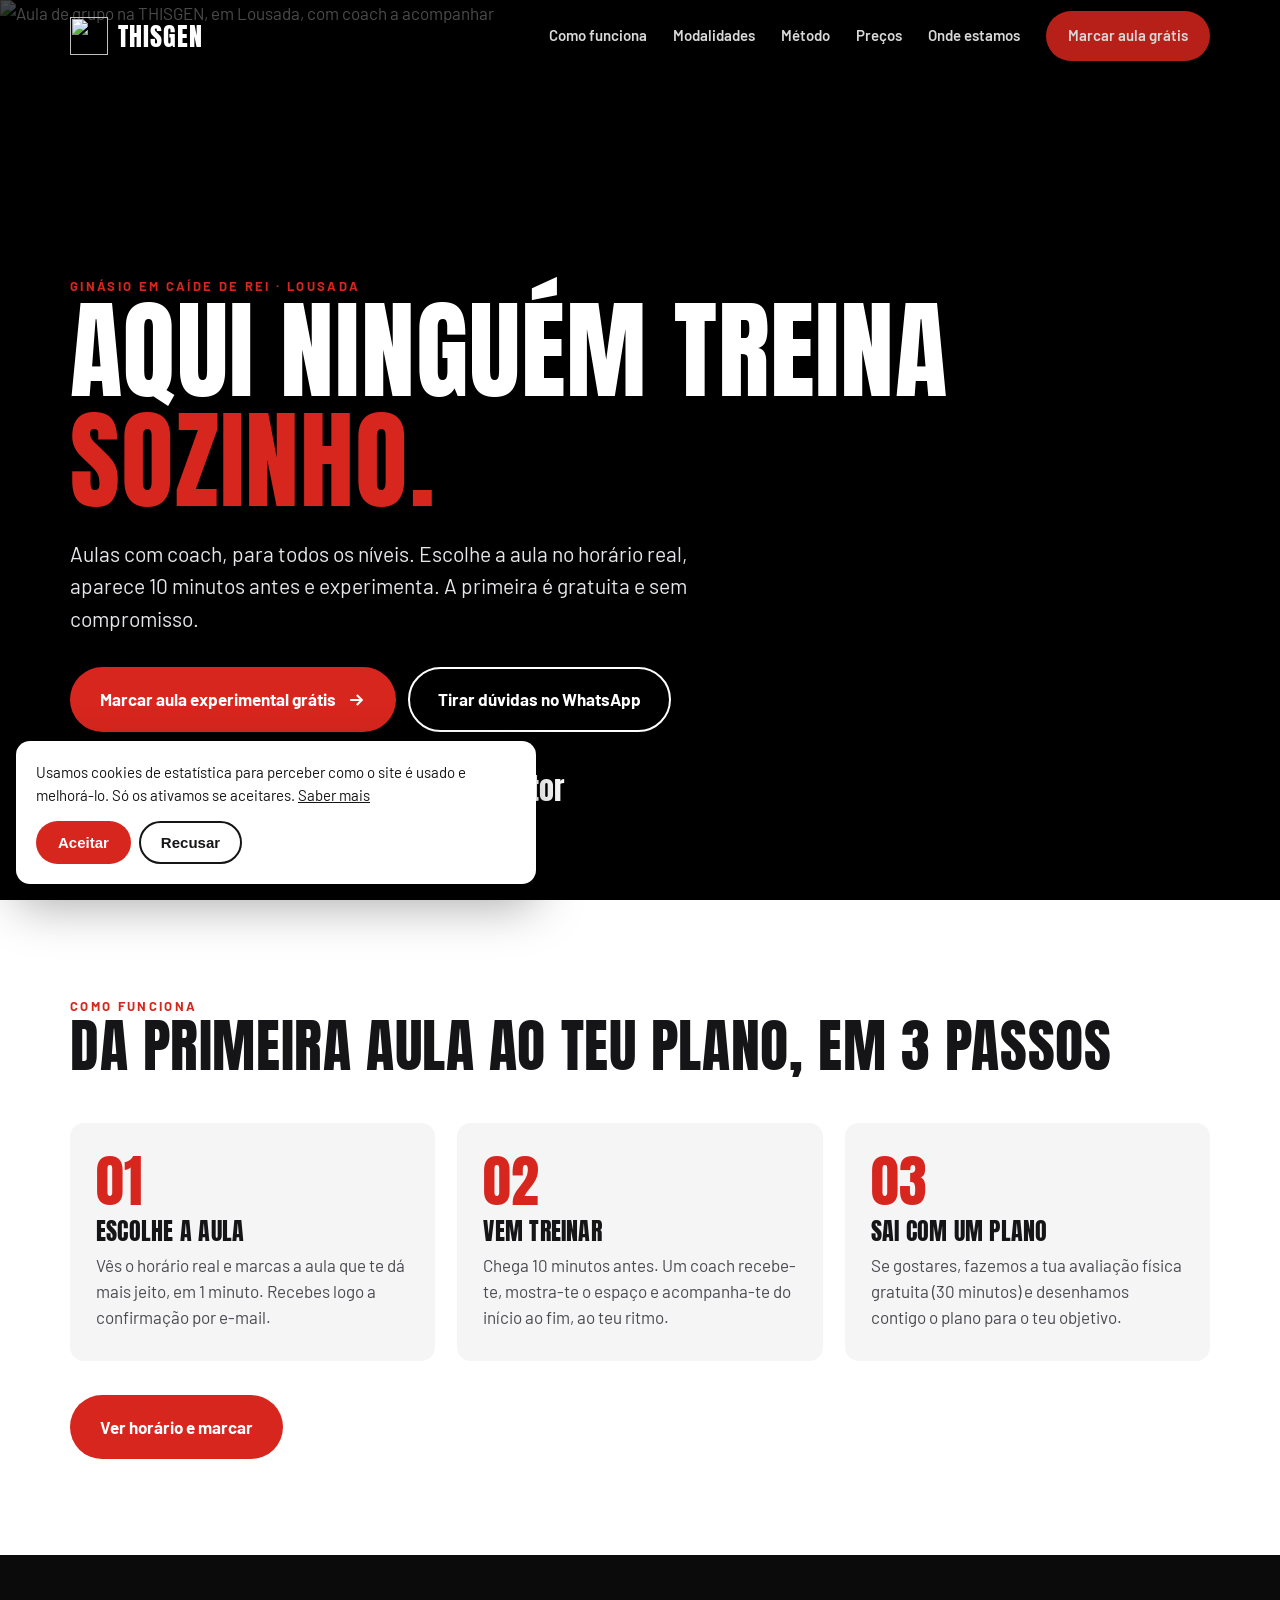
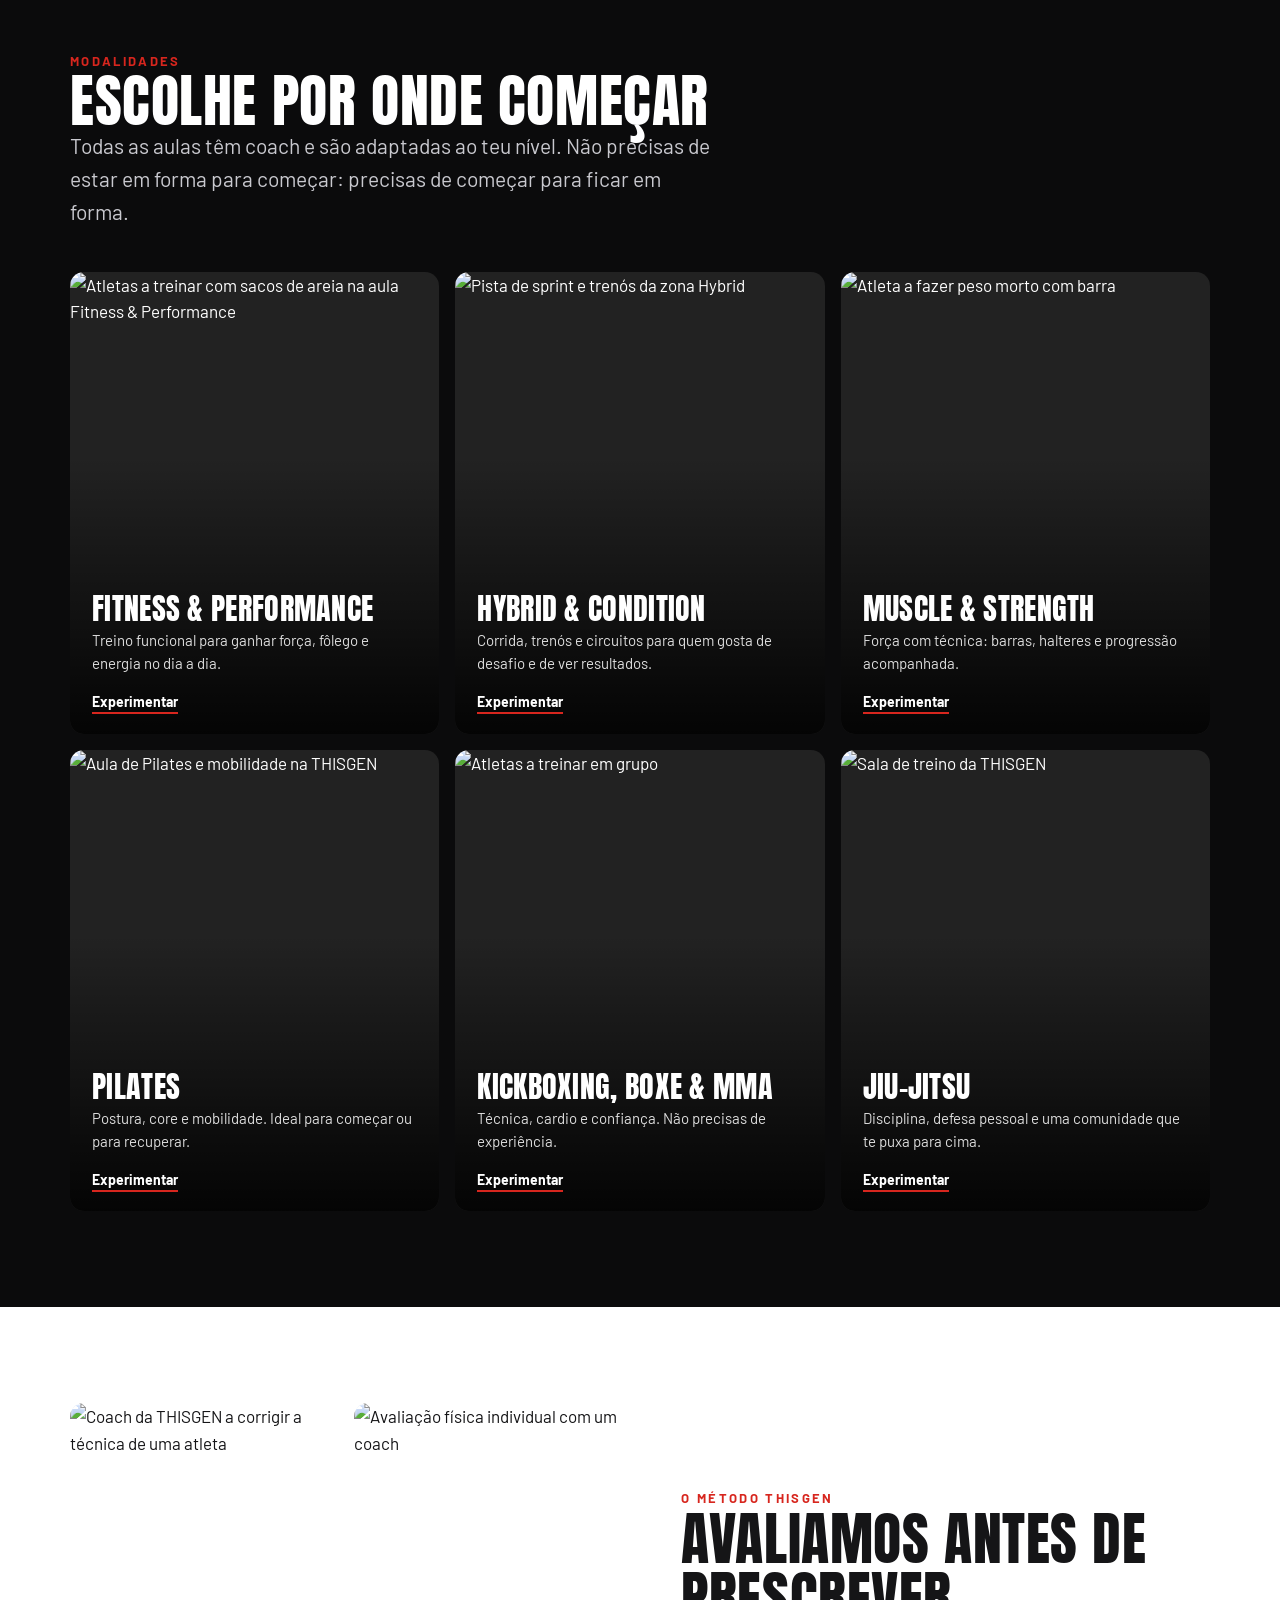
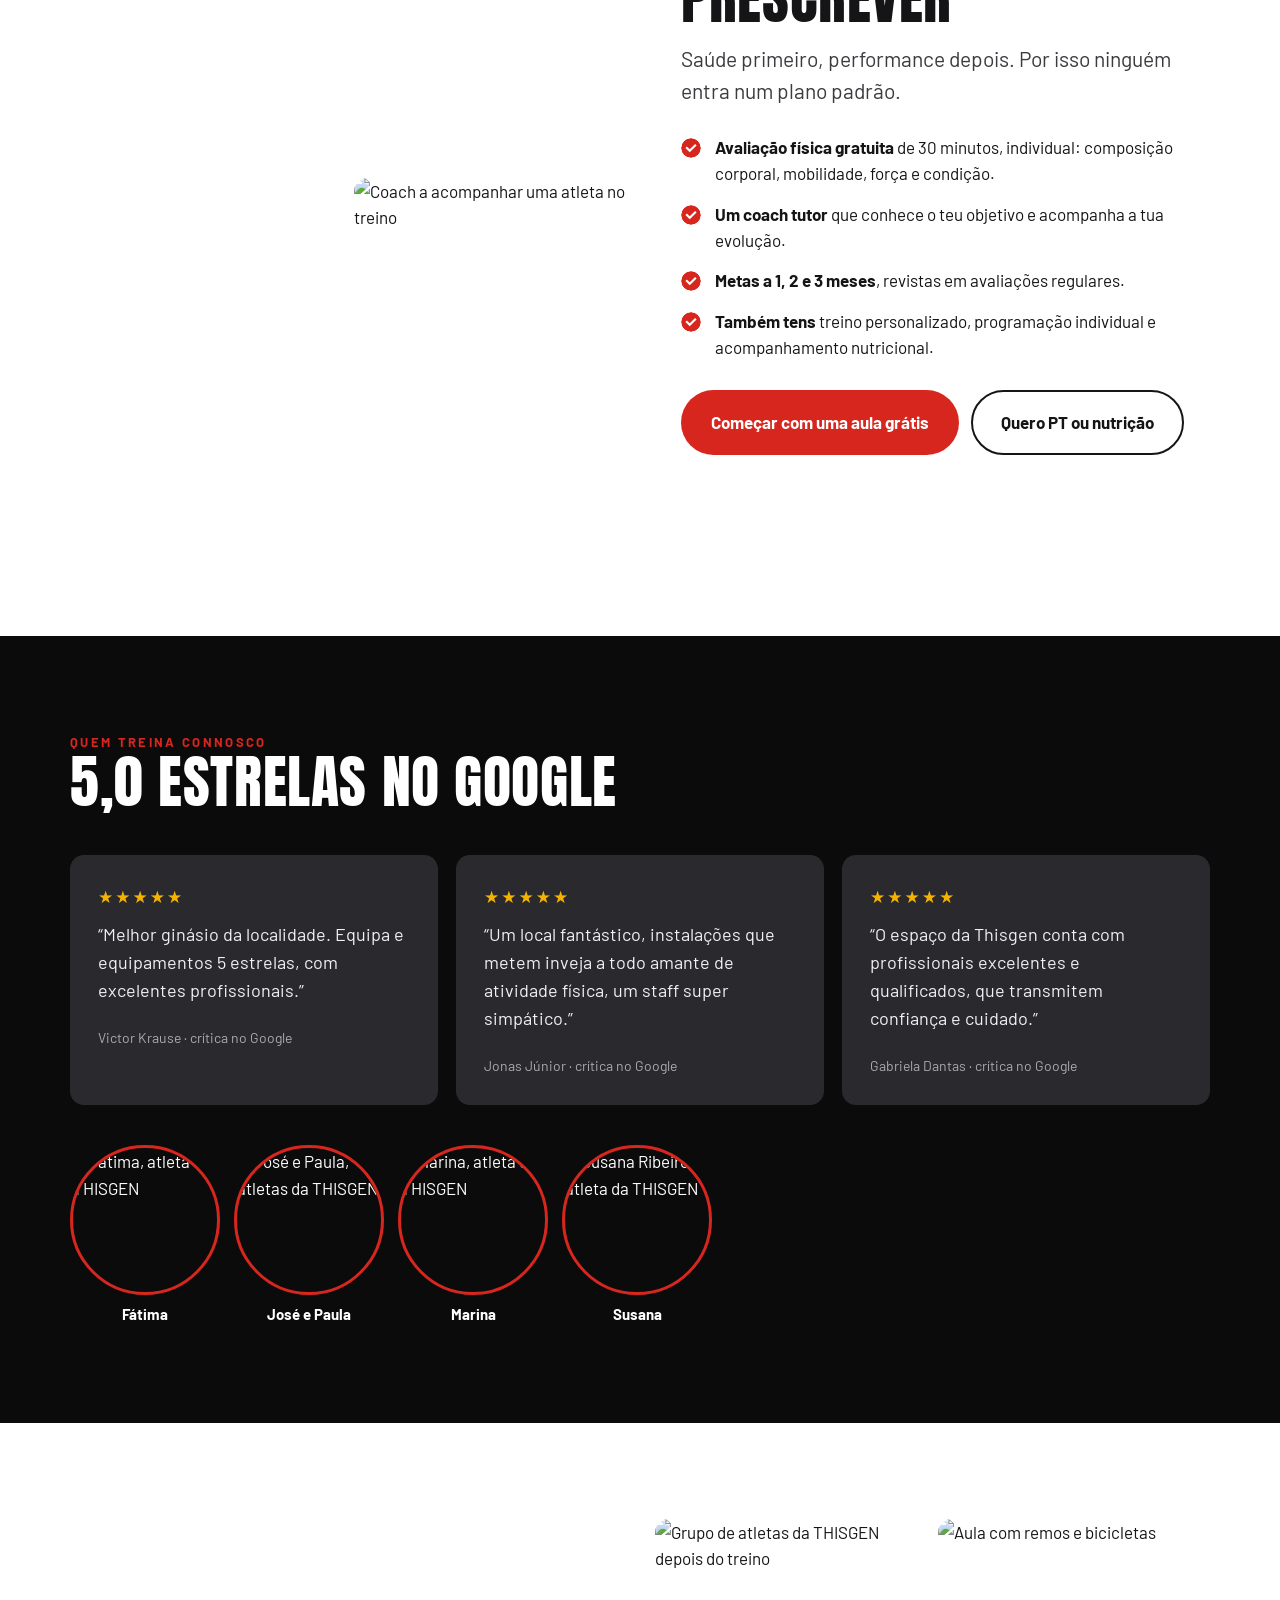
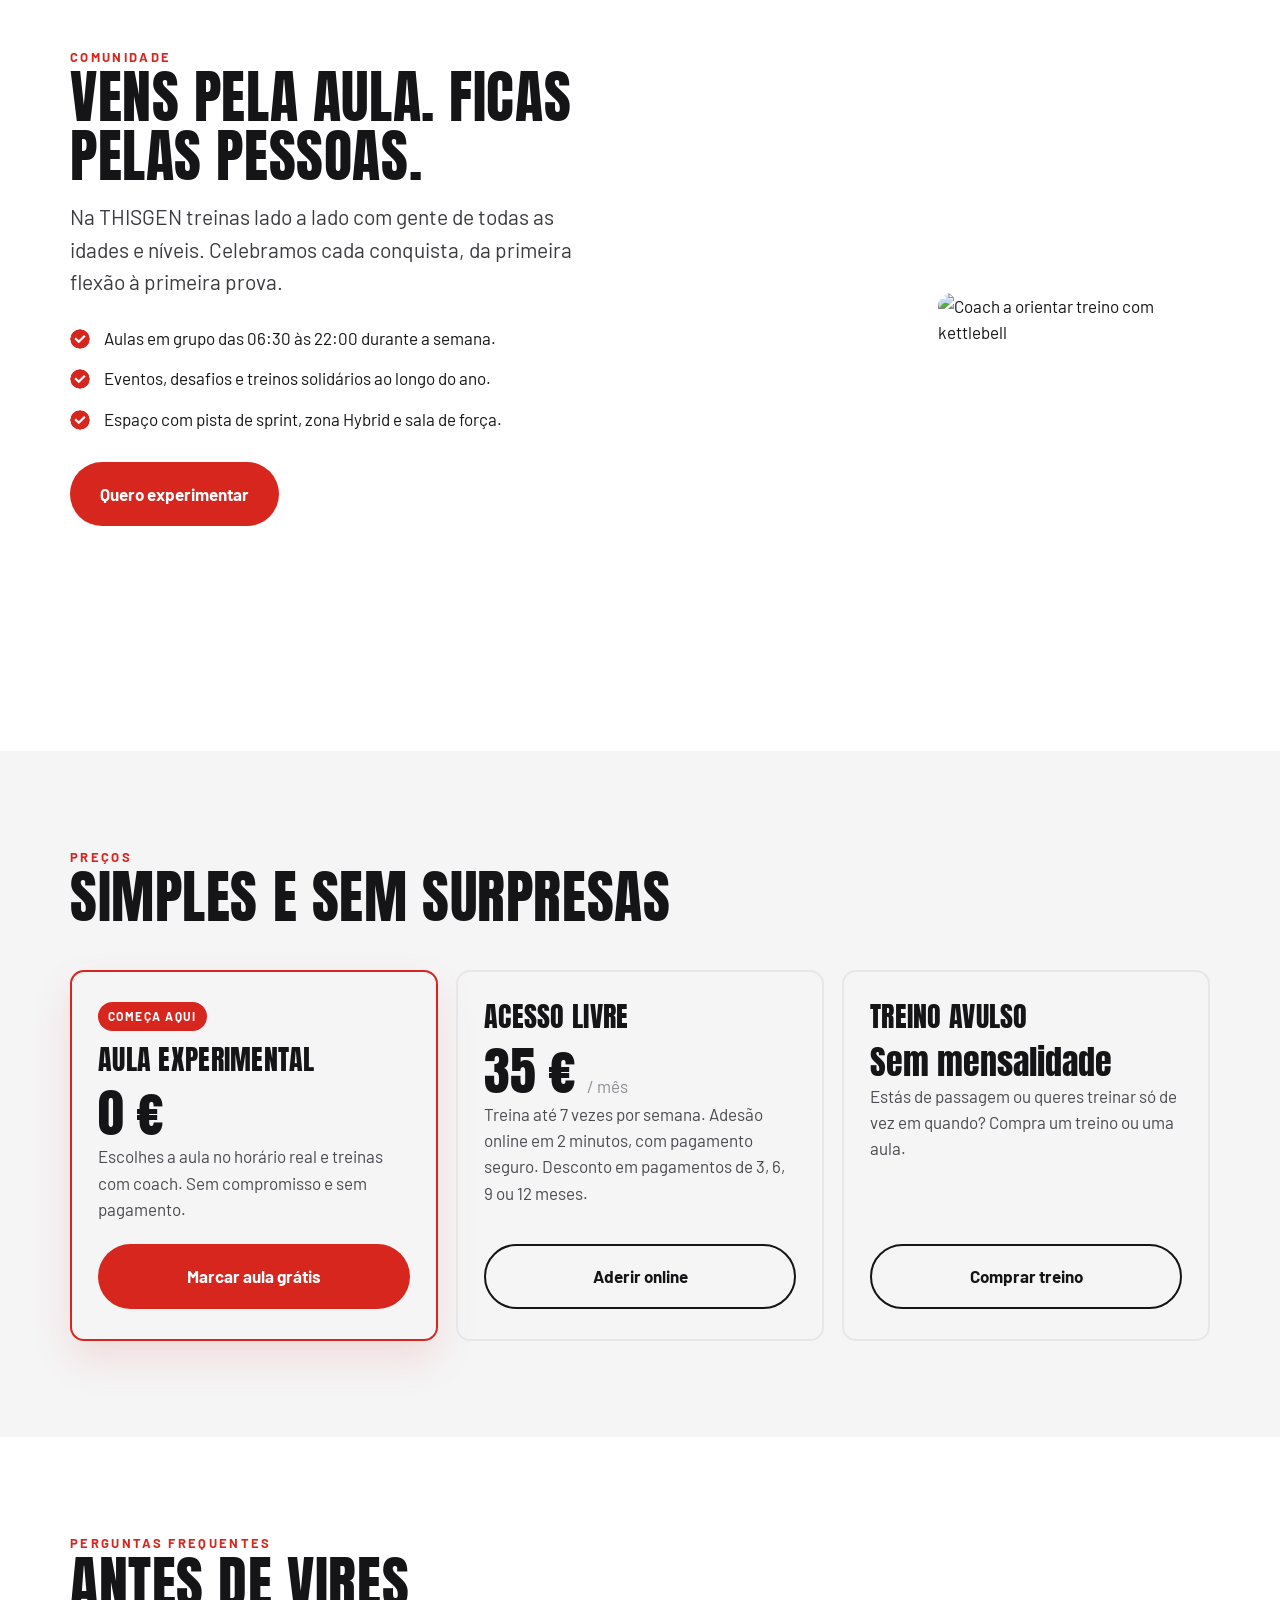
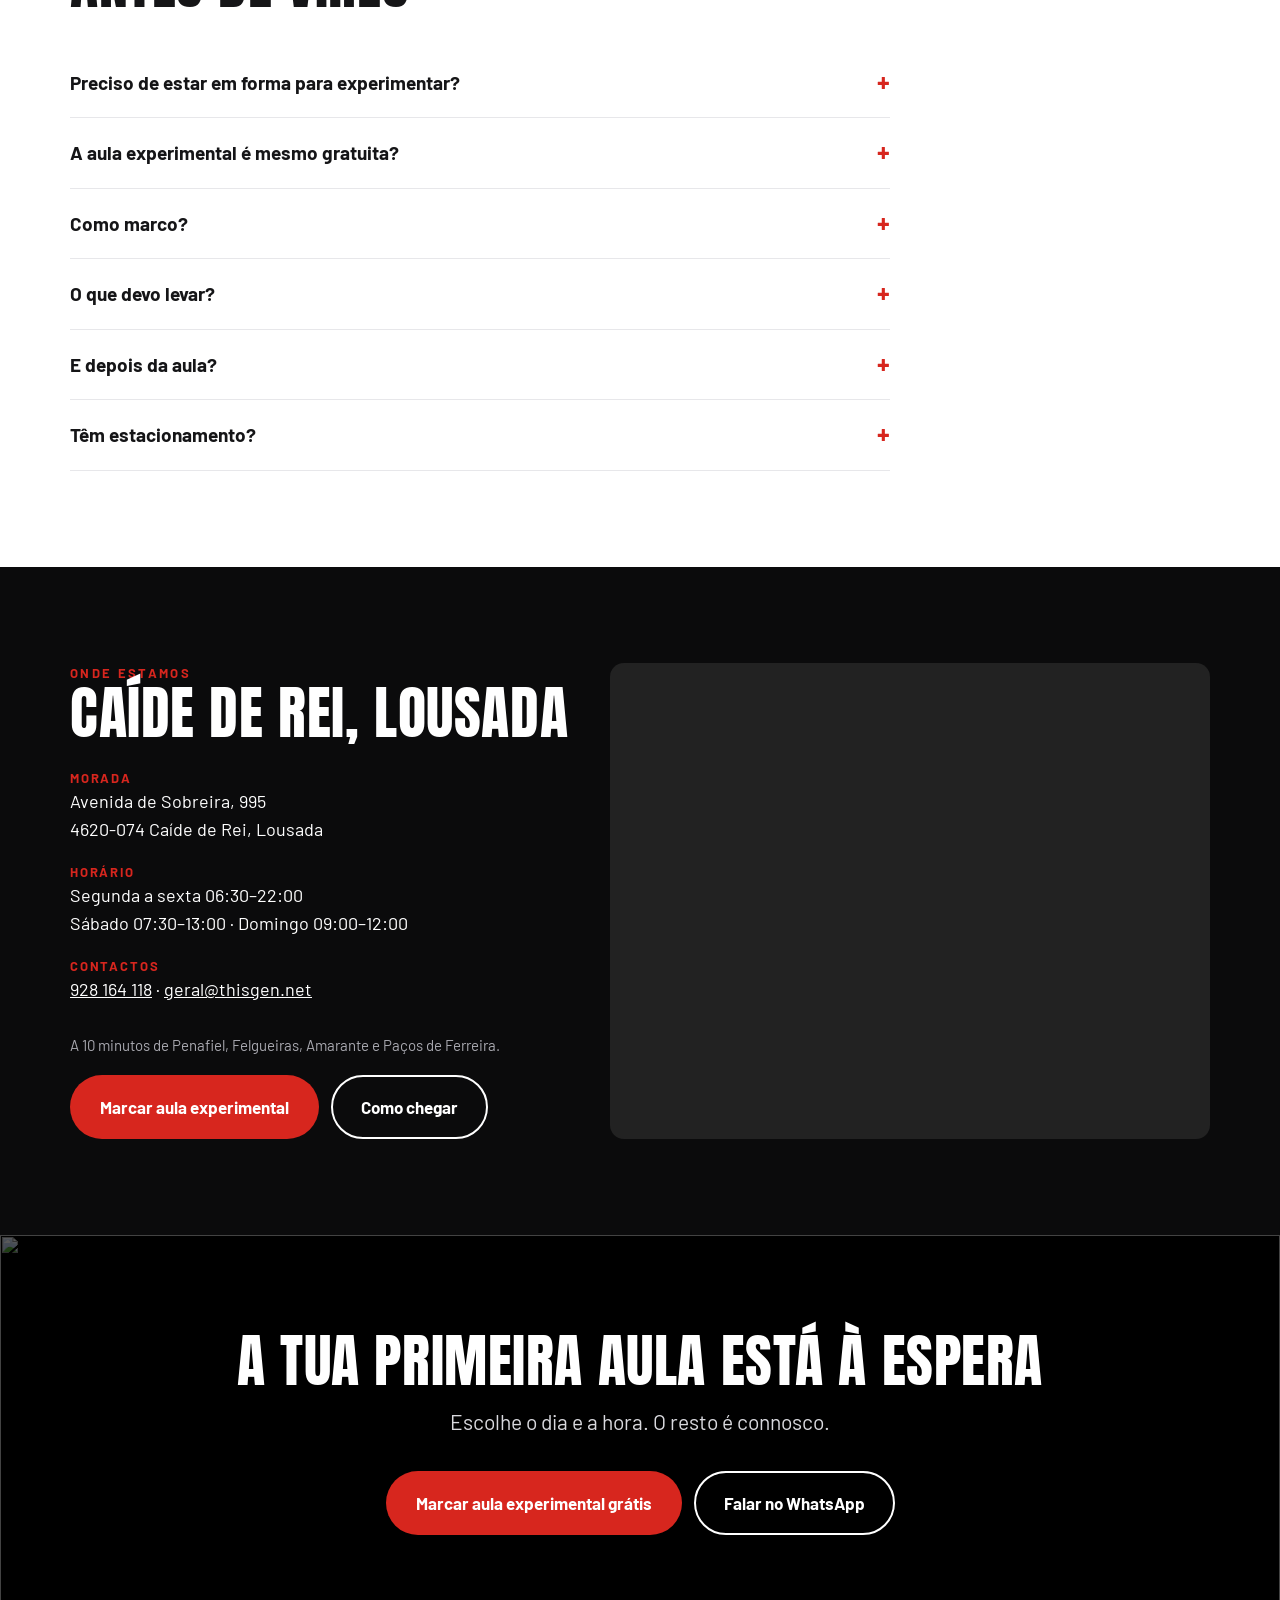
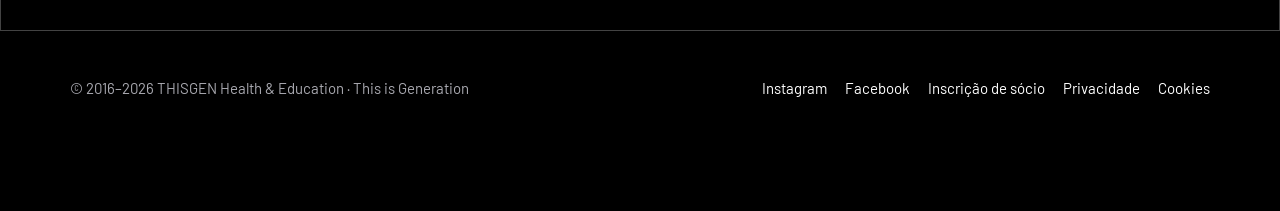
==== index.html @ a19f0505 "Update index.html" ====
<!doctype html>
<html lang="pt-PT">
<head>
<meta charset="utf-8">
<meta name="viewport" content="width=device-width,initial-scale=1,viewport-fit=cover">
<title>THISGEN | Ginásio e Centro de Treino em Lousada · Aula experimental gratuita</title>
<meta name="description" content="Centro de treino em Caíde de Rei, Lousada. Treino funcional, força, Hybrid, Pilates e artes marciais, sempre com coach. Marca a tua aula experimental gratuita.">
<link rel="canonical" href="https://www.thisgen.net/">
<meta name="theme-color" content="#0b0b0c">
<meta property="og:type" content="website">
<meta property="og:locale" content="pt_PT">
<meta property="og:title" content="THISGEN · Ginásio em Lousada · Aula experimental gratuita">
<meta property="og:description" content="Treino com coach, para todos os níveis. Escolhe a aula no horário real e vem experimentar.">
<meta property="og:url" content="https://www.thisgen.net/">
<meta property="og:image" content="https://static.wixstatic.com/media/7f6f36_0f9321069da74e228032817467283bee~mv2.jpg/v1/fill/w_1200,h_630,q_80/thisgen.jpg">
<link rel="icon" href="https://static.wixstatic.com/media/7f6f36_3ccd2379714a4756a512d37f0242e378~mv2.png/v1/fill/w_64,h_64/g.png">
<link rel="preconnect" href="https://fonts.googleapis.com">
<link rel="preconnect" href="https://fonts.gstatic.com" crossorigin>
<link rel="preconnect" href="https://static.wixstatic.com">
<link href="https://fonts.googleapis.com/css2?family=Anton&family=Barlow:wght@400;600;700&display=swap" rel="stylesheet">
<link rel="stylesheet" href="styles.css">
<script type="application/ld+json">
{"@context":"https://schema.org","@type":"ExerciseGym","name":"THISGEN Health & Education","url":"https://www.thisgen.net/",
"image":"https://static.wixstatic.com/media/7f6f36_0f9321069da74e228032817467283bee~mv2.jpg","telephone":"+351928164118","email":"geral@thisgen.net",
"address":{"@type":"PostalAddress","streetAddress":"Avenida de Sobreira, 995","addressLocality":"Caíde de Rei, Lousada","postalCode":"4620-074","addressCountry":"PT"},
"geo":{"@type":"GeoCoordinates","latitude":41.2682435,"longitude":-8.21108},
"openingHoursSpecification":[
{"@type":"OpeningHoursSpecification","dayOfWeek":["Monday","Tuesday","Wednesday","Thursday","Friday"],"opens":"06:30","closes":"22:00"},
{"@type":"OpeningHoursSpecification","dayOfWeek":"Saturday","opens":"07:30","closes":"13:00"},
{"@type":"OpeningHoursSpecification","dayOfWeek":"Sunday","opens":"09:00","closes":"12:00"}],
"areaServed":["Lousada","Penafiel","Felgueiras","Amarante","Paços de Ferreira"],
"sameAs":["https://www.instagram.com/cfg.thisgen/","https://www.facebook.com/CFGeneration/","https://www.tiktok.com/@cfg_this_is_generation"]}
</script>
</head>
<body>

<header class="top" id="top">
  <div class="wrap">
    <a class="brand" href="#" aria-label="THISGEN, início">
      <img src="https://static.wixstatic.com/media/7f6f36_3ccd2379714a4756a512d37f0242e378~mv2.png/v1/fill/w_80,h_80/g.png" alt="" width="38" height="38">
      <span>THISGEN</span>
    </a>
    <nav class="nav" aria-label="Principal">
      <a href="#como">Como funciona</a>
      <a href="#modalidades">Modalidades</a>
      <a href="#metodo">Método</a>
      <a href="#precos">Preços</a>
      <a href="#visita">Onde estamos</a>
      <a class="btn btn-red btn-sm" data-cta="header" href="https://www.regibox.pt/php8/admin/modulos/crm/site_integrations/aula_experimental.php?id_box=128&amp;id_int=10&amp;acs=f15c6924e0f9ec6c1772e7500d2b284e15f0a3cb457a1bb85a5b31007cb4c8ba&amp;lang=pt&amp;site=n" target="_blank" rel="noopener">Marcar aula grátis</a>
    </nav>
  </div>
</header>

<main>
<section class="hero">
  <img src="https://static.wixstatic.com/media/7f6f36_0f9321069da74e228032817467283bee~mv2.jpg/v1/fill/w_1600,h_1000,q_75,enc_auto/aula-de-grupo-thisgen.jpg"
       srcset="https://static.wixstatic.com/media/7f6f36_0f9321069da74e228032817467283bee~mv2.jpg/v1/fill/w_800,h_1100,q_70,enc_auto/aula-de-grupo-thisgen.jpg 800w,
               https://static.wixstatic.com/media/7f6f36_0f9321069da74e228032817467283bee~mv2.jpg/v1/fill/w_1600,h_1000,q_75,enc_auto/aula-de-grupo-thisgen.jpg 1600w,
               https://static.wixstatic.com/media/7f6f36_0f9321069da74e228032817467283bee~mv2.jpg/v1/fill/w_2400,h_1400,q_75,enc_auto/aula-de-grupo-thisgen.jpg 2400w"
       sizes="100vw" alt="Aula de grupo na THISGEN, em Lousada, com coach a acompanhar" fetchpriority="high">
  <div class="wrap">
    <p class="eyebrow">Ginásio em Caíde de Rei · Lousada</p>
    <h1>Aqui ninguém treina <em>sozinho.</em></h1>
    <p class="lead">Aulas com coach, para todos os níveis. Escolhe a aula no horário real, aparece 10 minutos antes e experimenta. A primeira é gratuita e sem compromisso.</p>
    <div class="cta-row">
      <a class="btn btn-red" data-cta="hero" href="https://www.regibox.pt/php8/admin/modulos/crm/site_integrations/aula_experimental.php?id_box=128&amp;id_int=10&amp;acs=f15c6924e0f9ec6c1772e7500d2b284e15f0a3cb457a1bb85a5b31007cb4c8ba&amp;lang=pt&amp;site=n" target="_blank" rel="noopener">Marcar aula experimental grátis
        <svg viewBox="0 0 24 24" fill="none" stroke="currentColor" stroke-width="2.4"><path d="M5 12h14M13 6l6 6-6 6"/></svg></a>
      <a class="btn btn-ghost" data-cta="hero-whatsapp" href="https://wa.me/351928164118?text=Ol%C3%A1!%20Vi%20o%20site%20da%20THISGEN%20e%20tenho%20uma%20d%C3%BAvida%20sobre%20a%20aula%20experimental" target="_blank" rel="noopener">Tirar dúvidas no WhatsApp</a>
    </div>
    <div class="proof">
      <div><b><span class="stars">★★★★★</span></b>5,0 no Google</div>
      <div><b>Desde 2016</b>a treinar Lousada</div>
      <div><b>1 coach tutor</b>para cada atleta</div>
    </div>
  </div>
</section>

<section id="como">
  <div class="wrap">
    <p class="eyebrow">Como funciona</p>
    <h2>Da primeira aula ao teu plano, em 3 passos</h2>
    <div class="steps">
      <div class="step reveal"><div class="n">01</div><h3>Escolhe a aula</h3><p>Vês o horário real e marcas a aula que te dá mais jeito, em 1 minuto. Recebes logo a confirmação por e-mail.</p></div>
      <div class="step reveal"><div class="n">02</div><h3>Vem treinar</h3><p>Chega 10 minutos antes. Um coach recebe-te, mostra-te o espaço e acompanha-te do início ao fim, ao teu ritmo.</p></div>
      <div class="step reveal"><div class="n">03</div><h3>Sai com um plano</h3><p>Se gostares, fazemos a tua avaliação física gratuita (30 minutos) e desenhamos contigo o plano para o teu objetivo.</p></div>
    </div>
    <p style="margin-top:34px"><a class="btn btn-red" data-cta="como" href="https://www.regibox.pt/php8/admin/modulos/crm/site_integrations/aula_experimental.php?id_box=128&amp;id_int=10&amp;acs=f15c6924e0f9ec6c1772e7500d2b284e15f0a3cb457a1bb85a5b31007cb4c8ba&amp;lang=pt&amp;site=n" target="_blank" rel="noopener">Ver horário e marcar</a></p>
  </div>
</section>

<section id="modalidades" class="dark">
  <div class="wrap">
    <p class="eyebrow">Modalidades</p>
    <h2>Escolhe por onde começar</h2>
    <p class="lead">Todas as aulas têm coach e são adaptadas ao teu nível. Não precisas de estar em forma para começar: precisas de começar para ficar em forma.</p>
    <div class="mods">
      <a class="mod reveal" data-cta="mod-fp" href="https://www.regibox.pt/php8/admin/modulos/crm/site_integrations/aula_experimental.php?id_box=128&amp;id_int=10&amp;acs=f15c6924e0f9ec6c1772e7500d2b284e15f0a3cb457a1bb85a5b31007cb4c8ba&amp;lang=pt&amp;site=n" target="_blank" rel="noopener">
        <img loading="lazy" src="https://static.wixstatic.com/media/7f6f36_c29b209eaa134b508f8678317337ede9~mv2.jpg/v1/fill/w_700,h_875,q_70,enc_auto/fitness-performance.jpg" alt="Atletas a treinar com sacos de areia na aula Fitness & Performance">
        <div><h3>Fitness &amp; Performance</h3><p>Treino funcional para ganhar força, fôlego e energia no dia a dia.</p><span>Experimentar</span></div></a>
      <a class="mod reveal" data-cta="mod-hybrid" href="https://www.regibox.pt/php8/admin/modulos/crm/site_integrations/aula_experimental.php?id_box=128&amp;id_int=10&amp;acs=f15c6924e0f9ec6c1772e7500d2b284e15f0a3cb457a1bb85a5b31007cb4c8ba&amp;lang=pt&amp;site=n" target="_blank" rel="noopener">
        <img loading="lazy" src="https://static.wixstatic.com/media/7f6f36_381106d534184c81843371f16a7699a2~mv2.jpg/v1/fill/w_700,h_875,q_70,enc_auto/hybrid.jpg" alt="Pista de sprint e trenós da zona Hybrid">
        <div><h3>Hybrid &amp; Condition</h3><p>Corrida, trenós e circuitos para quem gosta de desafio e de ver resultados.</p><span>Experimentar</span></div></a>
      <a class="mod reveal" data-cta="mod-forca" href="https://www.regibox.pt/php8/admin/modulos/crm/site_integrations/aula_experimental.php?id_box=128&amp;id_int=10&amp;acs=f15c6924e0f9ec6c1772e7500d2b284e15f0a3cb457a1bb85a5b31007cb4c8ba&amp;lang=pt&amp;site=n" target="_blank" rel="noopener">
        <img loading="lazy" src="https://static.wixstatic.com/media/7f6f36_4145fcac658c4a139145ece9d75685ab~mv2.jpeg/v1/fill/w_700,h_875,q_70,enc_auto/forca.jpg" alt="Atleta a fazer peso morto com barra">
        <div><h3>Muscle &amp; Strength</h3><p>Força com técnica: barras, halteres e progressão acompanhada.</p><span>Experimentar</span></div></a>
      <a class="mod reveal" data-cta="mod-pilates" href="https://www.regibox.pt/php8/admin/modulos/crm/site_integrations/aula_experimental.php?id_box=128&amp;id_int=10&amp;acs=f15c6924e0f9ec6c1772e7500d2b284e15f0a3cb457a1bb85a5b31007cb4c8ba&amp;lang=pt&amp;site=n" target="_blank" rel="noopener">
        <img loading="lazy" src="https://static.wixstatic.com/media/7f6f36_75098094e9bb4c328d842fc8648e47f4~mv2.jpg/v1/fill/w_700,h_875,q_70,enc_auto/pilates.jpg" alt="Aula de Pilates e mobilidade na THISGEN">
        <div><h3>Pilates</h3><p>Postura, core e mobilidade. Ideal para começar ou para recuperar.</p><span>Experimentar</span></div></a>
      <a class="mod reveal" data-cta="mod-combate" href="https://www.regibox.pt/php8/admin/modulos/crm/site_integrations/aula_experimental.php?id_box=128&amp;id_int=10&amp;acs=f15c6924e0f9ec6c1772e7500d2b284e15f0a3cb457a1bb85a5b31007cb4c8ba&amp;lang=pt&amp;site=n" target="_blank" rel="noopener">
        <img loading="lazy" src="https://static.wixstatic.com/media/7f6f36_b98b551ead0348f5be29b85a9ac7f2e6~mv2.jpg/v1/fill/w_700,h_875,q_70,enc_auto/combate.jpg" alt="Atletas a treinar em grupo">
        <div><h3>Kickboxing, Boxe &amp; MMA</h3><p>Técnica, cardio e confiança. Não precisas de experiência.</p><span>Experimentar</span></div></a>
      <a class="mod reveal" data-cta="mod-jj" href="https://www.regibox.pt/php8/admin/modulos/crm/site_integrations/aula_experimental.php?id_box=128&amp;id_int=10&amp;acs=f15c6924e0f9ec6c1772e7500d2b284e15f0a3cb457a1bb85a5b31007cb4c8ba&amp;lang=pt&amp;site=n" target="_blank" rel="noopener">
        <img loading="lazy" src="https://static.wixstatic.com/media/7f6f36_221f7329439e46e2a2e6e3bed4f7aa11~mv2.jpg/v1/fill/w_700,h_875,q_70,enc_auto/jiu-jitsu.jpg" alt="Sala de treino da THISGEN">
        <div><h3>Jiu-Jitsu</h3><p>Disciplina, defesa pessoal e uma comunidade que te puxa para cima.</p><span>Experimentar</span></div></a>
    </div>
  </div>
</section>

<section id="metodo">
  <div class="wrap split">
    <div class="pics">
      <img loading="lazy" src="https://static.wixstatic.com/media/7f6f36_769507428a5b4c69be382ce3a58c1f84~mv2.jpg/v1/fill/w_700,h_1000,q_70,enc_auto/coach-a-corrigir.jpg" alt="Coach da THISGEN a corrigir a técnica de uma atleta">
      <img loading="lazy" src="https://static.wixstatic.com/media/7f6f36_969579f7303748aa8ac92e0325e452c4~mv2.jpg/v1/fill/w_500,h_660,q_70,enc_auto/avaliacao.jpg" alt="Avaliação física individual com um coach">
      <img loading="lazy" src="https://static.wixstatic.com/media/7f6f36_1bb39fe0816c4994ada6c6cca92acbd2~mv2.jpg/v1/fill/w_500,h_660,q_70,enc_auto/acompanhamento.jpg" alt="Coach a acompanhar uma atleta no treino">
    </div>
    <div>
      <p class="eyebrow">O método THISGEN</p>
      <h2>Avaliamos antes de prescrever</h2>
      <p class="lead" style="margin-top:16px">Saúde primeiro, performance depois. Por isso ninguém entra num plano padrão.</p>
      <ul class="ticks">
        <li><b>Avaliação física gratuita</b> de 30 minutos, individual: composição corporal, mobilidade, força e condição.</li>
        <li><b>Um coach tutor</b> que conhece o teu objetivo e acompanha a tua evolução.</li>
        <li><b>Metas a 1, 2 e 3 meses</b>, revistas em avaliações regulares.</li>
        <li><b>Também tens</b> treino personalizado, programação individual e acompanhamento nutricional.</li>
      </ul>
      <div class="cta-row">
        <a class="btn btn-red" data-cta="metodo" href="https://www.regibox.pt/php8/admin/modulos/crm/site_integrations/aula_experimental.php?id_box=128&amp;id_int=10&amp;acs=f15c6924e0f9ec6c1772e7500d2b284e15f0a3cb457a1bb85a5b31007cb4c8ba&amp;lang=pt&amp;site=n" target="_blank" rel="noopener">Começar com uma aula grátis</a>
        <a class="btn btn-ghost" data-cta="metodo-pt" href="https://www.regibox.pt/php8/admin/modulos/crm/site_integrations/pedir_contacto.php?id_box=128&amp;id_int=11&amp;acs=44d261982a29f2a2f7310cb7a2203ab0c07720f4bb4cc9056ffe41d07372237a&amp;lang=pt&amp;site=n" target="_blank" rel="noopener">Quero PT ou nutrição</a>
      </div>
    </div>
  </div>
</section>

<section id="opinioes" class="dark">
  <div class="wrap">
    <p class="eyebrow">Quem treina connosco</p>
    <h2>5,0 estrelas no Google</h2>
    <div class="reviews">
      <figure class="review reveal"><span class="stars">★★★★★</span><p>“Melhor ginásio da localidade. Equipa e equipamentos 5 estrelas, com excelentes profissionais.”</p><small>Victor Krause · crítica no Google</small></figure>
      <figure class="review reveal"><span class="stars">★★★★★</span><p>“Um local fantástico, instalações que metem inveja a todo amante de atividade física, um staff super simpático.”</p><small>Jonas Júnior · crítica no Google</small></figure>
      <figure class="review reveal"><span class="stars">★★★★★</span><p>“O espaço da Thisgen conta com profissionais excelentes e qualificados, que transmitem confiança e cuidado.”</p><small>Gabriela Dantas · crítica no Google</small></figure>
    </div>
    <div class="faces">
      <figure><img loading="lazy" src="https://static.wixstatic.com/media/7f6f36_1727cd259056411f8431bc6db6a8ae7d~mv2.jpeg/v1/fill/w_300,h_300,q_70,enc_auto/fatima.jpg" alt="Fátima, atleta da THISGEN"><figcaption>Fátima</figcaption></figure>
      <figure><img loading="lazy" src="https://static.wixstatic.com/media/7f6f36_434dc98fd0df419d95de1fd1f81ff6b9~mv2.jpeg/v1/fill/w_300,h_300,q_70,enc_auto/jose-paula.jpg" alt="José e Paula, atletas da THISGEN"><figcaption>José e Paula</figcaption></figure>
      <figure><img loading="lazy" src="https://static.wixstatic.com/media/7f6f36_c1faf26447924d27b29772048e706af2~mv2.jpeg/v1/fill/w_300,h_300,q_70,enc_auto/marina.jpg" alt="Marina, atleta da THISGEN"><figcaption>Marina</figcaption></figure>
      <figure><img loading="lazy" src="https://static.wixstatic.com/media/7f6f36_732e98742f9c45e78062ecc198a4a955~mv2.jpeg/v1/fill/w_300,h_300,q_70,enc_auto/susana.jpg" alt="Susana Ribeiro, atleta da THISGEN"><figcaption>Susana</figcaption></figure>
    </div>
  </div>
</section>

<section id="comunidade">
  <div class="wrap split rev">
    <div>
      <p class="eyebrow">Comunidade</p>
      <h2>Vens pela aula. Ficas pelas pessoas.</h2>
      <p class="lead" style="margin-top:16px">Na THISGEN treinas lado a lado com gente de todas as idades e níveis. Celebramos cada conquista, da primeira flexão à primeira prova.</p>
      <ul class="ticks">
        <li>Aulas em grupo das 06:30 às 22:00 durante a semana.</li>
        <li>Eventos, desafios e treinos solidários ao longo do ano.</li>
        <li>Espaço com pista de sprint, zona Hybrid e sala de força.</li>
      </ul>
      <a class="btn btn-red" data-cta="comunidade" href="https://www.regibox.pt/php8/admin/modulos/crm/site_integrations/aula_experimental.php?id_box=128&amp;id_int=10&amp;acs=f15c6924e0f9ec6c1772e7500d2b284e15f0a3cb457a1bb85a5b31007cb4c8ba&amp;lang=pt&amp;site=n" target="_blank" rel="noopener">Quero experimentar</a>
    </div>
    <div class="pics">
      <img loading="lazy" src="https://static.wixstatic.com/media/7f6f36_53107e84ea5b43288c960e26f93f1152~mv2.jpg/v1/fill/w_700,h_1000,q_70,enc_auto/comunidade.jpg" alt="Grupo de atletas da THISGEN depois do treino">
      <img loading="lazy" src="https://static.wixstatic.com/media/7f6f36_f987099912e34f568ee13a98a739bdc9~mv2.jpeg/v1/fill/w_500,h_660,q_70,enc_auto/remo.jpg" alt="Aula com remos e bicicletas">
      <img loading="lazy" src="https://static.wixstatic.com/media/7f6f36_aad675e4da3b4fb6bf0055bd32304f6a~mv2.jpg/v1/fill/w_500,h_660,q_70,enc_auto/kettlebell.jpg" alt="Coach a orientar treino com kettlebell">
    </div>
  </div>
</section>

<section id="precos" style="background:var(--soft)">
  <div class="wrap">
    <p class="eyebrow">Preços</p>
    <h2>Simples e sem surpresas</h2>
    <div class="prices">
      <div class="price hl reveal">
        <span class="tag">Começa aqui</span>
        <h3>Aula experimental</h3>
        <div class="val">0 €</div>
        <p>Escolhes a aula no horário real e treinas com coach. Sem compromisso e sem pagamento.</p>
        <a class="btn btn-red" data-cta="preco-exp" href="https://www.regibox.pt/php8/admin/modulos/crm/site_integrations/aula_experimental.php?id_box=128&amp;id_int=10&amp;acs=f15c6924e0f9ec6c1772e7500d2b284e15f0a3cb457a1bb85a5b31007cb4c8ba&amp;lang=pt&amp;site=n" target="_blank" rel="noopener">Marcar aula grátis</a>
      </div>
      <div class="price reveal">
        <h3>Acesso livre</h3>
        <div class="val">35 € <small>/ mês</small></div>
        <p>Treina até 7 vezes por semana. Adesão online em 2 minutos, com pagamento seguro. Desconto em pagamentos de 3, 6, 9 ou 12 meses.</p>
        <a class="btn btn-ghost" style="color:var(--ink)" data-cta="preco-acesso" href="https://www.regibox.pt/php8/admin/modulos/crm/site_integrations/comprar_plano.php?id_box=128&amp;id_int=6&amp;acs=54a3d65a79a2bb9dfac46674db48dd4f11786a49eb2cea528522431a088a3af9&amp;lang=pt&amp;site=n" target="_blank" rel="noopener">Aderir online</a>
      </div>
      <div class="price reveal">
        <h3>Treino avulso</h3>
        <div class="val txt">Sem mensalidade</div>
        <p>Estás de passagem ou queres treinar só de vez em quando? Compra um treino ou uma aula.</p>
        <a class="btn btn-ghost" style="color:var(--ink)" data-cta="preco-avulso" href="https://www.regibox.pt/php8/admin/modulos/crm/site_integrations/aula_avulso.php?id_box=128&amp;id_int=7&amp;acs=9f10d49b616533cd9985a51809c80b22d8f3c48bd997ca81a182dc0fb3182c5c&amp;lang=pt&amp;site=n" target="_blank" rel="noopener">Comprar treino</a>
      </div>
    </div>
  </div>
</section>

<section id="faq">
  <div class="wrap">
    <p class="eyebrow">Perguntas frequentes</p>
    <h2>Antes de vires</h2>
    <div class="faq">
      <details><summary>Preciso de estar em forma para experimentar?</summary><p>Não. Todas as aulas têm coach e são adaptadas ao teu nível. A maioria dos nossos atletas começou do zero.</p></details>
      <details><summary>A aula experimental é mesmo gratuita?</summary><p>Sim. Marcas online, vens treinar e não pagas nada. Não há compromisso nem mensalidade associada.</p></details>
      <details><summary>Como marco?</summary><p>Carrega em “Marcar aula experimental”, escolhe o dia, a modalidade e a hora no horário real e preenche os teus dados. Recebes a confirmação por e-mail.</p></details>
      <details><summary>O que devo levar?</summary><p>Roupa confortável, ténis, uma garrafa de água e uma toalha. Chega 10 minutos antes para o coach te receber.</p></details>
      <details><summary>E depois da aula?</summary><p>Se gostares, marcamos a tua avaliação física gratuita de 30 minutos e desenhamos contigo o plano certo para o teu objetivo.</p></details>
      <details><summary>Têm estacionamento?</summary><p>Sim, há estacionamento junto ao centro de treino, com lugares acessíveis.</p></details>
    </div>
  </div>
</section>

<section id="visita" class="dark">
  <div class="wrap visit">
    <div>
      <p class="eyebrow">Onde estamos</p>
      <h2>Caíde de Rei, Lousada</h2>
      <dl>
        <div><dt>Morada</dt><dd>Avenida de Sobreira, 995<br>4620-074 Caíde de Rei, Lousada</dd></div>
        <div><dt>Horário</dt><dd>Segunda a sexta 06:30–22:00<br>Sábado 07:30–13:00 · Domingo 09:00–12:00</dd></div>
        <div><dt>Contactos</dt><dd><a href="tel:+351928164118">928 164 118</a> · <a href="mailto:geral@thisgen.net">geral@thisgen.net</a></dd></div>
      </dl>
      <p style="color:#a9a9b0;font-size:15px;margin-bottom:18px">A 10 minutos de Penafiel, Felgueiras, Amarante e Paços de Ferreira.</p>
      <div class="cta-row">
        <a class="btn btn-red" data-cta="visita" href="https://www.regibox.pt/php8/admin/modulos/crm/site_integrations/aula_experimental.php?id_box=128&amp;id_int=10&amp;acs=f15c6924e0f9ec6c1772e7500d2b284e15f0a3cb457a1bb85a5b31007cb4c8ba&amp;lang=pt&amp;site=n" target="_blank" rel="noopener">Marcar aula experimental</a>
        <a class="btn btn-ghost" data-cta="direcoes" href="https://www.google.com/maps/dir/?api=1&amp;destination=THISGEN+Health+%26+Education+Caide+de+Rei" target="_blank" rel="noopener">Como chegar</a>
      </div>
    </div>
    <div class="map" id="map" data-src="https://www.google.com/maps?q=41.2682435,-8.21108&amp;z=15&amp;output=embed">
      <noscript><a href="https://www.google.com/maps?q=41.2682435,-8.21108">Ver no mapa</a></noscript>
    </div>
  </div>
</section>

<section class="final">
  <img loading="lazy" src="https://static.wixstatic.com/media/7f6f36_c8e2356a384e4f73840b4f30124d7428~mv2.jpg/v1/fill/w_1600,h_800,q_65,enc_auto/coach-thisgen.jpg" alt="">
  <div class="wrap">
    <h2>A tua primeira aula está à espera</h2>
    <p class="lead">Escolhe o dia e a hora. O resto é connosco.</p>
    <div class="cta-row">
      <a class="btn btn-red" data-cta="final" href="https://www.regibox.pt/php8/admin/modulos/crm/site_integrations/aula_experimental.php?id_box=128&amp;id_int=10&amp;acs=f15c6924e0f9ec6c1772e7500d2b284e15f0a3cb457a1bb85a5b31007cb4c8ba&amp;lang=pt&amp;site=n" target="_blank" rel="noopener">Marcar aula experimental grátis</a>
      <a class="btn btn-ghost" data-cta="final-whatsapp" href="https://wa.me/351928164118?text=Ol%C3%A1!%20Vi%20o%20site%20da%20THISGEN%20e%20tenho%20uma%20d%C3%BAvida%20sobre%20a%20aula%20experimental" target="_blank" rel="noopener">Falar no WhatsApp</a>
    </div>
  </div>
</section>
</main>

<footer>
  <div class="wrap">
    <div>© 2016–<span id="y">2026</span> THISGEN Health &amp; Education · This is Generation</div>
    <nav aria-label="Rodapé">
      <a href="https://www.instagram.com/cfg.thisgen/" target="_blank" rel="noopener">Instagram</a>
      <a href="https://www.facebook.com/CFGeneration/" target="_blank" rel="noopener">Facebook</a>
      <a href="https://www.regibox.pt/php8/admin/modulos/crm/site_integrations/novo_registo.php?id_box=128&amp;id_int=12&amp;acs=068cad2d51e9cd68721f7407c5f95ca6a651434114961a55f2bc5c786cc8a38e&amp;lang=pt&amp;site=n" target="_blank" rel="noopener" data-cta="footer-inscricao">Inscrição de sócio</a>
      <a href="privacidade.html">Privacidade</a>
      <a href="#" id="cookie-open">Cookies</a>
    </nav>
  </div>
</footer>

<div class="mbar" aria-label="Ações rápidas">
  <a class="btn btn-red" data-cta="mbar" href="https://www.regibox.pt/php8/admin/modulos/crm/site_integrations/aula_experimental.php?id_box=128&amp;id_int=10&amp;acs=f15c6924e0f9ec6c1772e7500d2b284e15f0a3cb457a1bb85a5b31007cb4c8ba&amp;lang=pt&amp;site=n" target="_blank" rel="noopener">Marcar aula grátis</a>
  <a class="btn btn-wa" data-cta="mbar-whatsapp" href="https://wa.me/351928164118?text=Ol%C3%A1!%20Vi%20o%20site%20da%20THISGEN%20e%20tenho%20uma%20d%C3%BAvida%20sobre%20a%20aula%20experimental" target="_blank" rel="noopener" aria-label="WhatsApp">
    <svg viewBox="0 0 24 24" fill="currentColor"><path d="M12 2a10 10 0 00-8.6 15.1L2 22l5-1.3A10 10 0 1012 2zm0 18.2a8.2 8.2 0 01-4.2-1.2l-.3-.2-3 .8.8-2.9-.2-.3A8.2 8.2 0 1112 20.2zm4.5-6.1c-.2-.1-1.5-.7-1.7-.8-.2-.1-.4-.1-.6.1l-.8 1c-.1.2-.3.2-.5.1a6.7 6.7 0 01-3.3-2.9c-.2-.4.2-.4.7-1.3.1-.2 0-.3 0-.4l-.8-1.8c-.2-.5-.4-.4-.6-.4h-.5a1 1 0 00-.7.3 3 3 0 00-.9 2.2 5.2 5.2 0 001.1 2.7 11.8 11.8 0 004.5 4c1.7.7 2.3.8 3.2.6.5-.1 1.5-.6 1.7-1.2.2-.6.2-1.1.2-1.2-.1-.1-.3-.2-.5-.3z"/></svg></a>
</div>

<div class="cookie" id="cookie" role="dialog" aria-label="Cookies">
  <p>Usamos cookies de estatística para perceber como o site é usado e melhorá-lo. Só os ativamos se aceitares. <a href="privacidade.html">Saber mais</a></p>
  <div class="cta-row">
    <button class="btn btn-red btn-sm" id="cookie-ok">Aceitar</button>
    <button class="btn btn-ghost btn-sm" id="cookie-no" style="color:var(--ink)">Recusar</button>
  </div>
</div>

<script src="main.js" defer></script>
</body>
</html>
---- styles.css ----
:root{
  --red:#d7261e; --red-dark:#a81a14; --black:#0b0b0c; --ink:#151517; --grey:#2a2a2e;
  --muted:#8d8d94; --line:#e7e7ea; --white:#fff; --soft:#f5f5f6;
  --radius:14px; --max:1180px;
  --display:"Anton","Impact",sans-serif; --body:"Barlow",system-ui,-apple-system,"Segoe UI",sans-serif;
}
*{box-sizing:border-box;margin:0;padding:0}
html{scroll-behavior:smooth;-webkit-text-size-adjust:100%}
body{font-family:var(--body);font-size:17px;line-height:1.55;color:var(--ink);background:var(--white)}
img{display:block;max-width:100%;height:auto}
a{color:inherit}
.wrap{max-width:var(--max);margin:0 auto;padding:0 20px}
h1,h2,h3{font-family:var(--display);font-weight:400;text-transform:uppercase;letter-spacing:.01em;line-height:1.02}
h2{font-size:clamp(34px,5vw,58px)}
h3{font-size:24px}
.eyebrow{font-weight:700;font-size:13px;letter-spacing:.18em;text-transform:uppercase;color:var(--red)}
.lead{font-size:clamp(18px,2vw,21px);color:#3b3b40;max-width:640px}
.dark{background:var(--black);color:var(--white)}
.dark .lead{color:#c9c9cf}
section{padding:96px 0}
@media(max-width:700px){section{padding:68px 0}}

/* buttons */
.btn{display:inline-flex;align-items:center;justify-content:center;gap:10px;font-weight:700;font-size:17px;text-decoration:none;
  padding:17px 28px;border-radius:999px;border:2px solid transparent;transition:transform .15s,background .15s,border-color .15s;cursor:pointer;white-space:nowrap}
.btn:hover{transform:translateY(-2px)}
.btn-red{background:var(--red);color:#fff}
.btn-red:hover{background:var(--red-dark)}
.btn-ghost{border-color:currentColor;color:inherit;background:transparent}
.btn-ghost:hover{background:rgba(255,255,255,.08)}
.btn svg{width:20px;height:20px;flex:none}
.btn-sm{padding:11px 20px;font-size:15px}

/* header */
.top{position:fixed;inset:0 0 auto 0;z-index:50;transition:background .25s,box-shadow .25s}
.top.solid{background:rgba(11,11,12,.94);backdrop-filter:blur(8px);box-shadow:0 1px 0 rgba(255,255,255,.06)}
.top .wrap{display:flex;align-items:center;justify-content:space-between;height:72px}
.brand{display:flex;align-items:center;gap:10px;text-decoration:none;color:#fff}
.brand img{width:38px;height:38px}
.brand span{font-family:var(--display);font-size:26px;letter-spacing:.04em}
.nav{display:flex;align-items:center;gap:26px}
.nav a{color:#fff;text-decoration:none;font-weight:600;font-size:15px;opacity:.85}
.nav a:hover{opacity:1}
@media(max-width:900px){.nav a:not(.btn){display:none}}

/* hero */
.hero{position:relative;min-height:100svh;display:flex;align-items:flex-end;color:#fff;padding:140px 0 72px;overflow:hidden;background:#000}
.hero>img{position:absolute;inset:0;width:100%;height:100%;object-fit:cover;opacity:.62}
.hero:after{content:"";position:absolute;inset:0;background:linear-gradient(180deg,rgba(0,0,0,.55) 0%,rgba(0,0,0,.15) 35%,rgba(0,0,0,.85) 100%)}
.hero .wrap{position:relative;z-index:2;width:100%}
.hero h1{font-size:clamp(48px,8.4vw,112px);max-width:980px}
.hero h1 em{font-style:normal;color:var(--red)}
.hero .lead{margin:22px 0 32px;color:#e6e6ea}
.cta-row{display:flex;flex-wrap:wrap;gap:12px}
.proof{display:flex;flex-wrap:wrap;gap:28px;margin-top:40px;font-size:15px;color:#d9d9de}
.proof b{display:block;font-family:var(--display);font-size:30px;color:#fff;font-weight:400;line-height:1.1}
.stars{color:#f5b301;letter-spacing:2px}

/* steps */
.steps{display:grid;grid-template-columns:repeat(3,1fr);gap:22px;margin-top:48px}
.step{background:var(--soft);border-radius:var(--radius);padding:30px 26px;position:relative}
.step .n{font-family:var(--display);font-size:56px;color:var(--red);line-height:1}
.step h3{margin:10px 0 8px}
.step p{color:#4a4a50}
@media(max-width:860px){.steps{grid-template-columns:1fr}}

/* modalities */
.mods{display:grid;grid-template-columns:repeat(3,1fr);gap:16px;margin-top:44px}
.mod{position:relative;border-radius:var(--radius);overflow:hidden;aspect-ratio:4/5;color:#fff;text-decoration:none;background:#222}
.mod img{position:absolute;inset:0;width:100%;height:100%;object-fit:cover;transition:transform .5s}
.mod:hover img{transform:scale(1.05)}
.mod:after{content:"";position:absolute;inset:0;background:linear-gradient(180deg,rgba(0,0,0,0) 40%,rgba(0,0,0,.88) 100%)}
.mod div{position:absolute;left:22px;right:22px;bottom:20px;z-index:2}
.mod h3{font-size:30px}
.mod p{font-size:15px;color:#ddd;margin:4px 0 12px}
.mod span{font-weight:700;font-size:14px;color:#fff;border-bottom:2px solid var(--red);padding-bottom:2px}
@media(max-width:960px){.mods{grid-template-columns:repeat(2,1fr)}}
@media(max-width:560px){.mods{grid-template-columns:1fr}.mod{aspect-ratio:16/11}}

/* split */
.split{display:grid;grid-template-columns:1.05fr 1fr;gap:56px;align-items:center}
.split.rev{grid-template-columns:1fr 1.05fr}
.split .pics{display:grid;grid-template-columns:1fr 1fr;gap:12px}
.split .pics img{border-radius:var(--radius);width:100%;height:100%;object-fit:cover;aspect-ratio:3/4}
.split .pics img:first-child{grid-row:span 2;aspect-ratio:auto;min-height:100%}
@media(max-width:560px){.split .pics img{aspect-ratio:1/1}.split .pics img:first-child{aspect-ratio:3/4}}
.ticks{list-style:none;margin:26px 0 30px;display:grid;gap:14px}
.ticks li{padding-left:34px;position:relative}
.ticks li:before{content:"";position:absolute;left:0;top:4px;width:20px;height:20px;border-radius:50%;background:var(--red);
  -webkit-mask:url("data:image/svg+xml,%3Csvg xmlns='http://www.w3.org/2000/svg' viewBox='0 0 24 24'%3E%3Cpath d='M12 0a12 12 0 100 24 12 12 0 000-24zm-1.5 17.2L5.3 12l1.8-1.8 3.4 3.4 6.4-6.4 1.8 1.8z'/%3E%3C/svg%3E") center/contain no-repeat}
@media(max-width:900px){.split,.split.rev{grid-template-columns:1fr;gap:36px}}

/* reviews */
.reviews{display:grid;grid-template-columns:repeat(3,1fr);gap:18px;margin-top:44px}
.review{background:var(--grey);border-radius:var(--radius);padding:28px}
.review p{font-size:18px;color:#f1f1f3;margin:12px 0 18px}
.review small{color:#a9a9b0;font-size:14px}
.faces{display:flex;gap:14px;margin-top:40px;flex-wrap:wrap}
.faces figure{width:150px}
.faces img{width:150px;height:150px;object-fit:cover;border-radius:50%;border:3px solid var(--red)}
.faces figcaption{text-align:center;margin-top:8px;font-weight:700;font-size:15px}
@media(max-width:900px){.reviews{grid-template-columns:1fr}.faces figure{width:110px}.faces img{width:110px;height:110px}}

/* prices */
.prices{display:grid;grid-template-columns:repeat(3,1fr);gap:18px;margin-top:44px}
.price{border:2px solid var(--line);border-radius:var(--radius);padding:30px 26px;display:flex;flex-direction:column}
.price.hl{border-color:var(--red);box-shadow:0 18px 40px rgba(215,38,30,.12)}
.price .tag{align-self:flex-start;background:var(--red);color:#fff;font-weight:700;font-size:12px;letter-spacing:.12em;text-transform:uppercase;padding:5px 10px;border-radius:999px;margin-bottom:14px}
.price h3{font-size:28px}
.price .val{font-family:var(--display);font-size:52px;line-height:1;margin:14px 0 4px}
.price .val small{font-family:var(--body);font-size:17px;color:var(--muted)}
.price p{color:#4a4a50;margin-bottom:22px;flex:1}
.price .val.txt{font-size:34px}
@media(max-width:900px){.prices{grid-template-columns:1fr}}

/* faq */
.faq{max-width:820px;margin-top:36px}
.faq details{border-bottom:1px solid var(--line);padding:20px 0}
.faq summary{font-weight:700;font-size:19px;cursor:pointer;list-style:none;display:flex;justify-content:space-between;gap:16px}
.faq summary::-webkit-details-marker{display:none}
.faq summary:after{content:"+";color:var(--red);font-size:26px;line-height:1}
.faq details[open] summary:after{content:"–"}
.faq p{margin-top:10px;color:#4a4a50}

/* visit */
.visit{display:grid;grid-template-columns:1fr 1.2fr;gap:40px;align-items:stretch}
.visit dl{display:grid;gap:18px;margin:26px 0 30px}
.visit dt{font-weight:700;color:var(--red);font-size:13px;letter-spacing:.14em;text-transform:uppercase}
.visit dd{font-size:18px}
.map{border-radius:var(--radius);overflow:hidden;min-height:380px;background:#222}
.map iframe{width:100%;height:100%;min-height:380px;border:0;filter:grayscale(.3)}
@media(max-width:900px){.visit{grid-template-columns:1fr}}

/* final cta */
.final{position:relative;color:#fff;text-align:center;overflow:hidden;background:#000}
.final>img{position:absolute;inset:0;width:100%;height:100%;object-fit:cover;opacity:.35}
.final .wrap{position:relative}
.final .lead{margin:16px auto 32px;color:#d9d9de}
.final .cta-row{justify-content:center}

footer{background:#000;color:#a9a9b0;padding:46px 0 110px;font-size:15px}
footer .wrap{display:flex;flex-wrap:wrap;gap:20px;justify-content:space-between;align-items:center}
footer a{color:#fff;text-decoration:none}
footer nav{display:flex;gap:18px;flex-wrap:wrap}

/* sticky mobile bar */
.mbar{position:fixed;left:0;right:0;bottom:0;z-index:60;display:none;gap:8px;padding:10px 12px calc(10px + env(safe-area-inset-bottom));background:rgba(11,11,12,.96);backdrop-filter:blur(8px)}
.mbar .btn{flex:1;padding:14px 10px;font-size:15px}
.mbar .btn-wa{flex:0 0 56px;background:#1f9d55;color:#fff}
@media(max-width:760px){.mbar{display:flex}}

/* cookie */
.cookie{position:fixed;left:16px;right:16px;bottom:16px;z-index:70;max-width:520px;background:#fff;color:var(--ink);border-radius:var(--radius);
  box-shadow:0 20px 50px rgba(0,0,0,.35);padding:20px;display:none;font-size:15px}
.cookie.show{display:block}
.cookie p{margin-bottom:14px}
.cookie .cta-row{gap:8px}
@media(max-width:760px){.cookie{bottom:86px}}

.reveal{opacity:0;transform:translateY(18px);transition:opacity .6s,transform .6s}
.reveal.in{opacity:1;transform:none}
@media(prefers-reduced-motion:reduce){*{transition:none!important;scroll-behavior:auto}.reveal{opacity:1;transform:none}}
:focus-visible{outline:3px solid var(--red);outline-offset:3px}
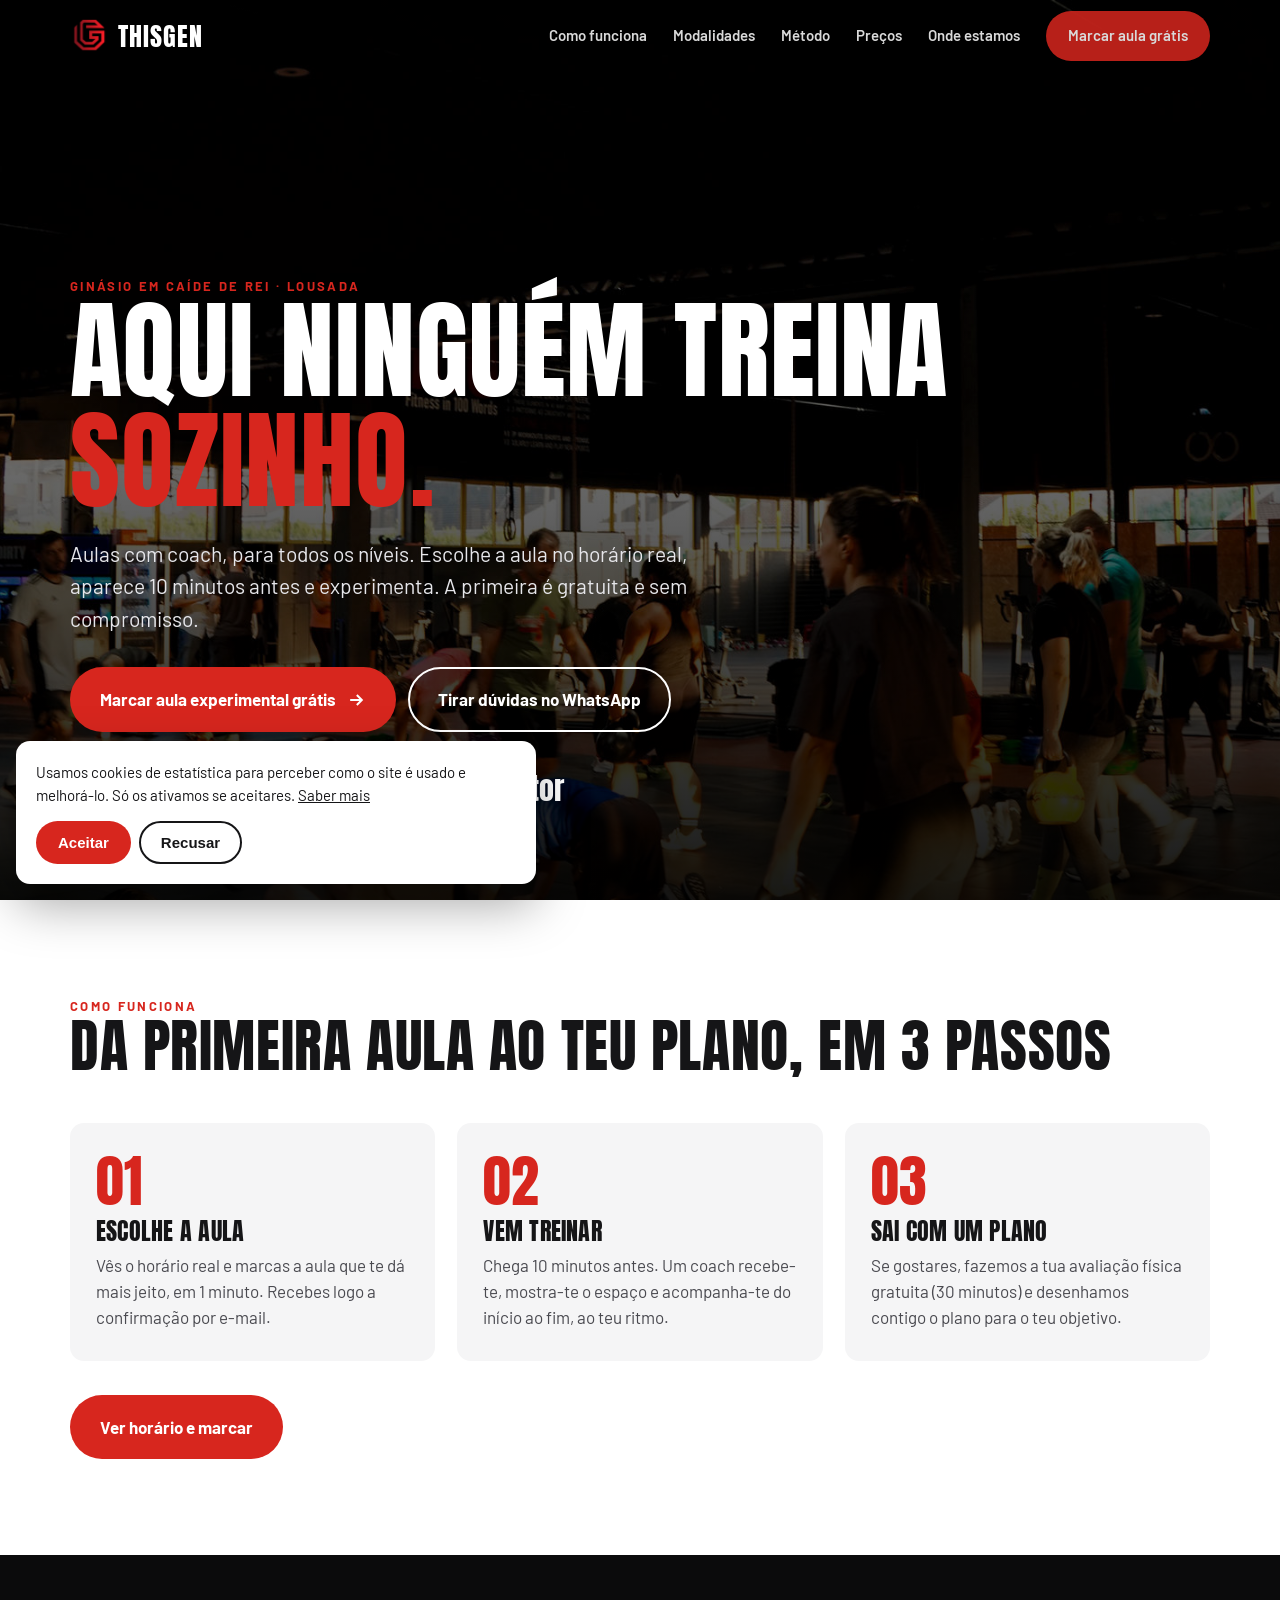
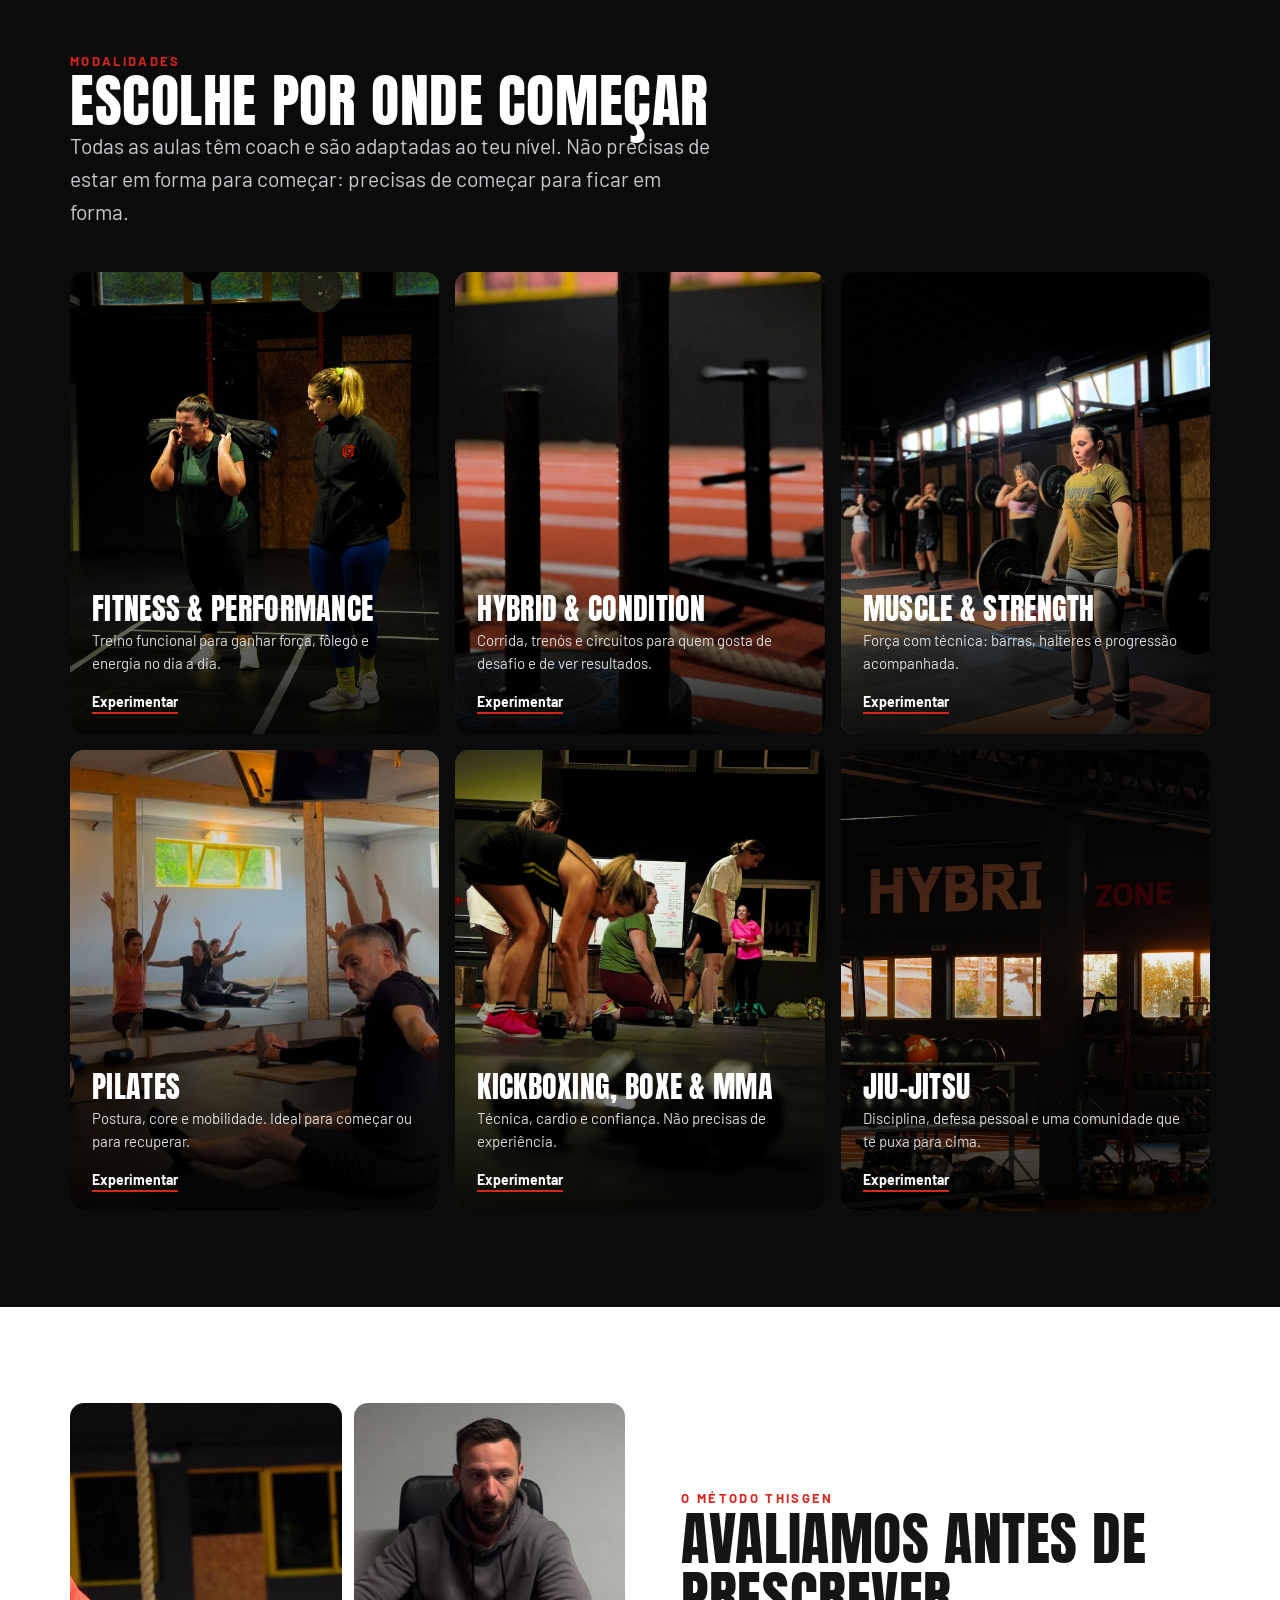
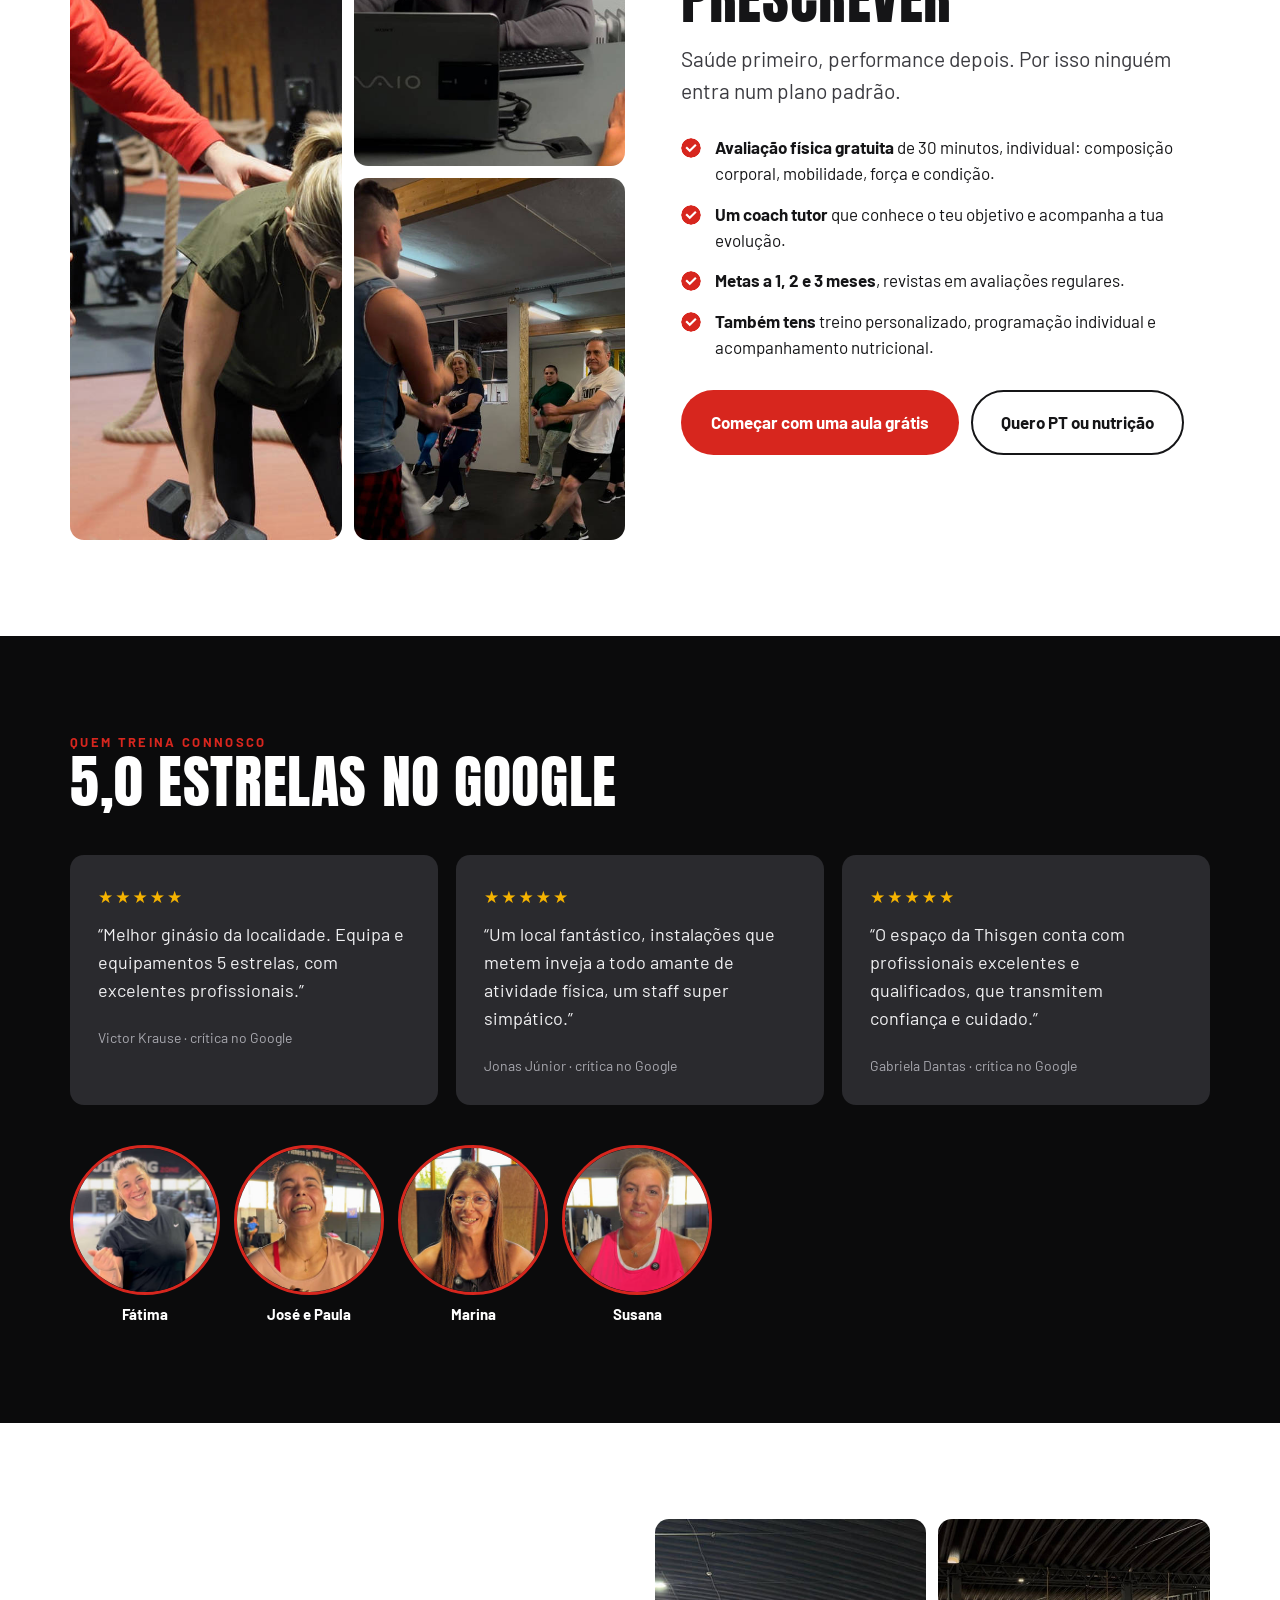
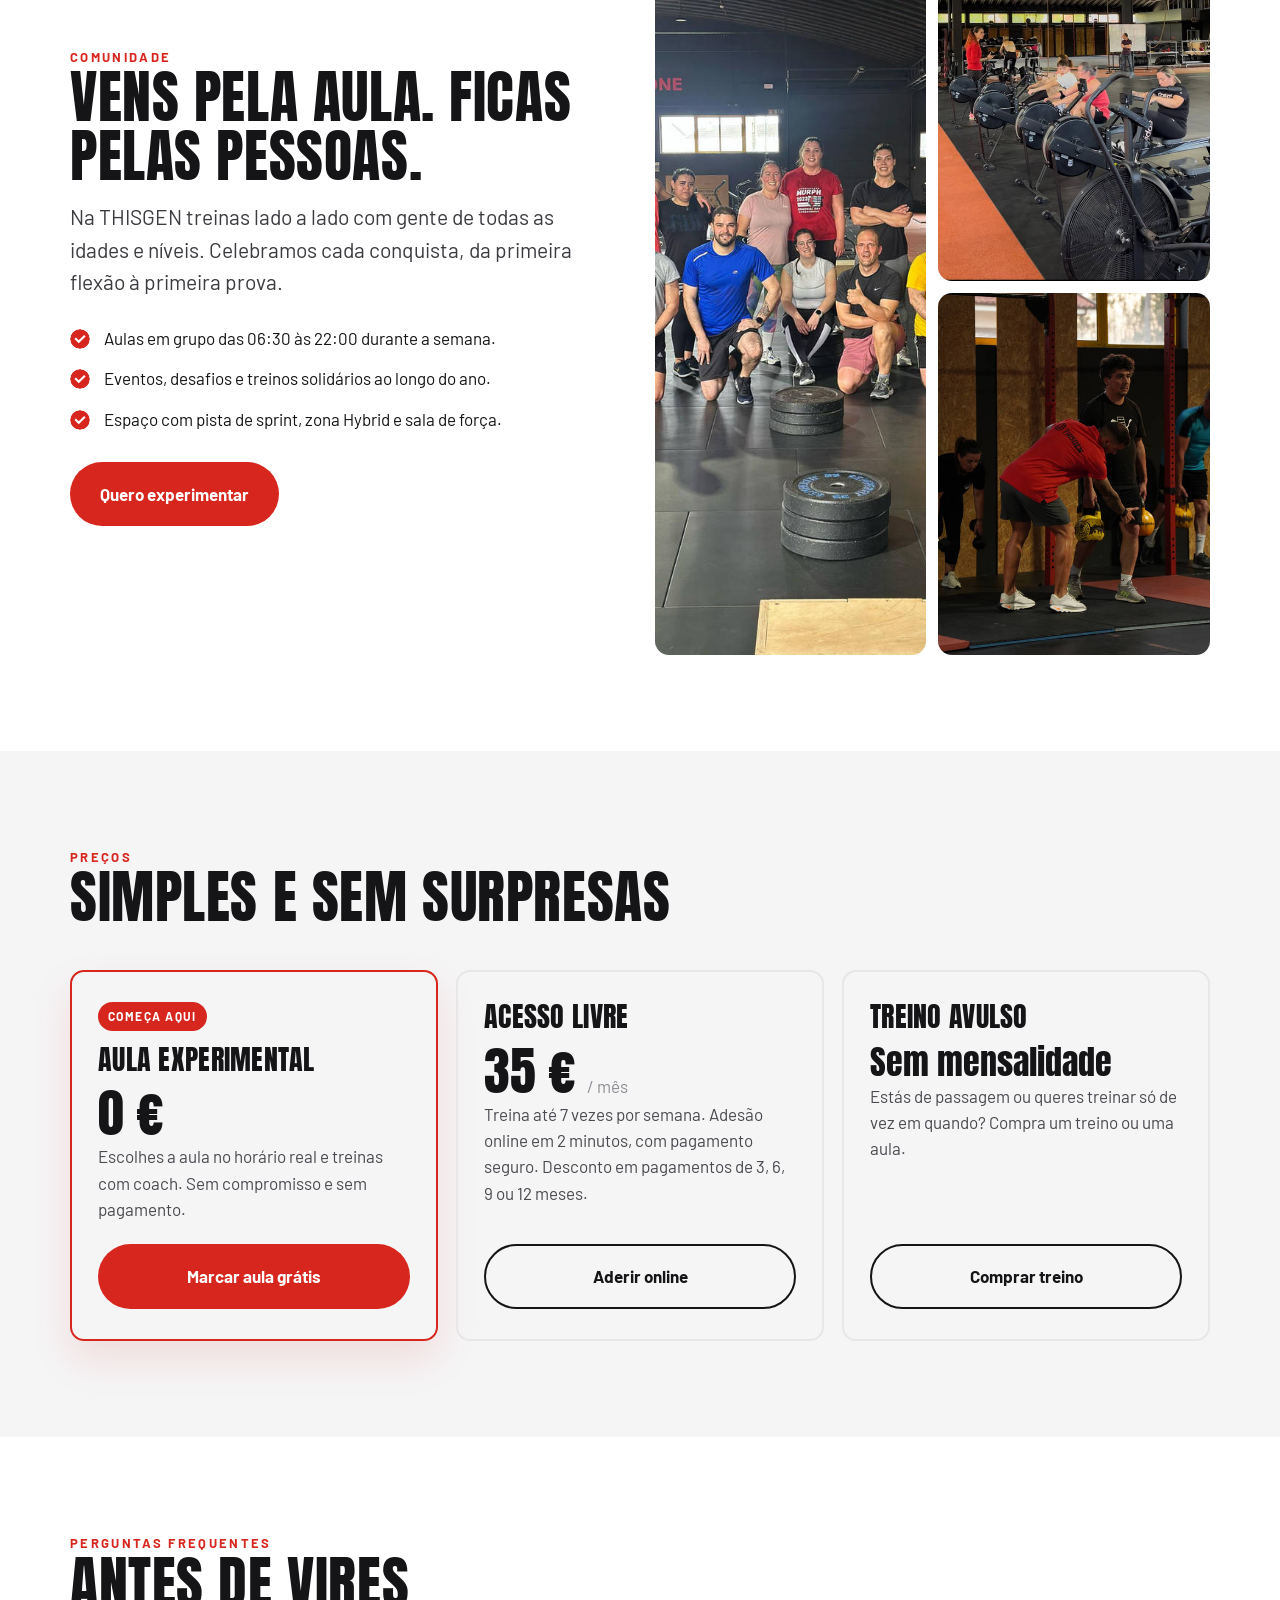
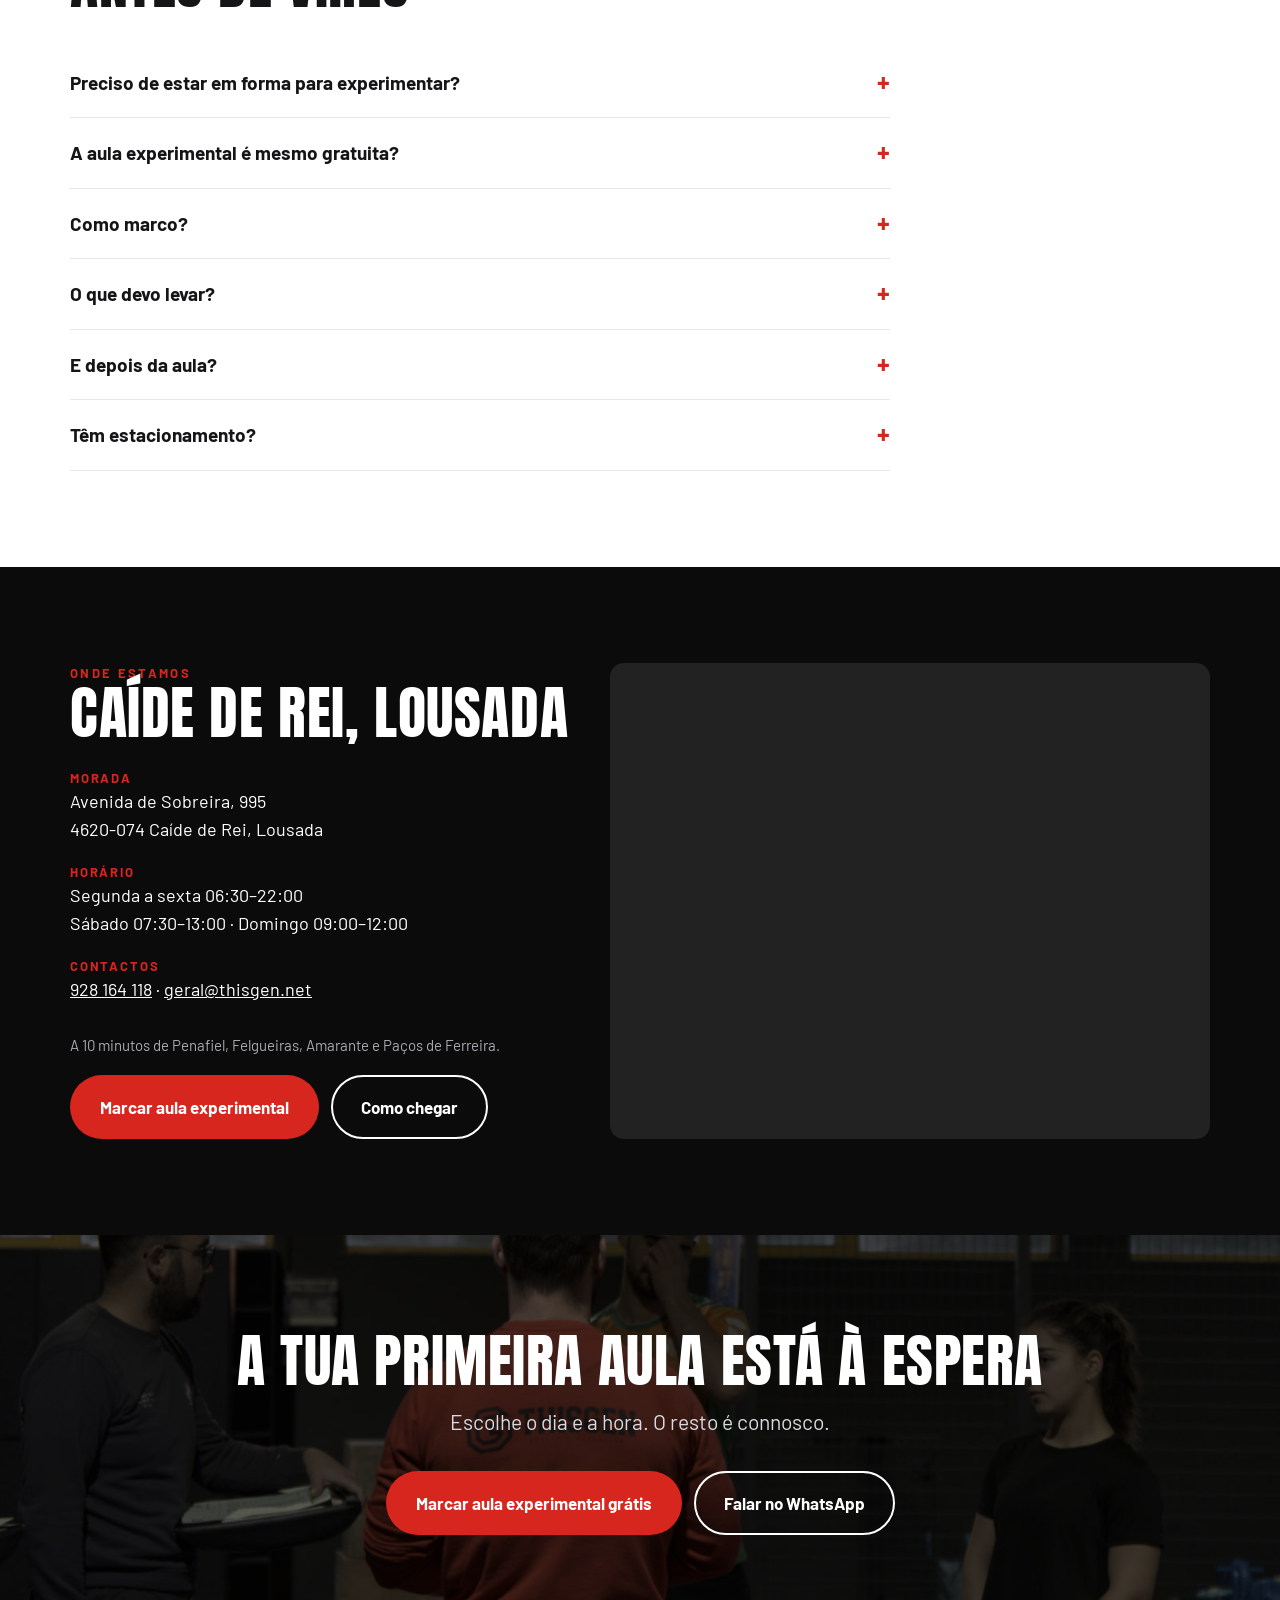
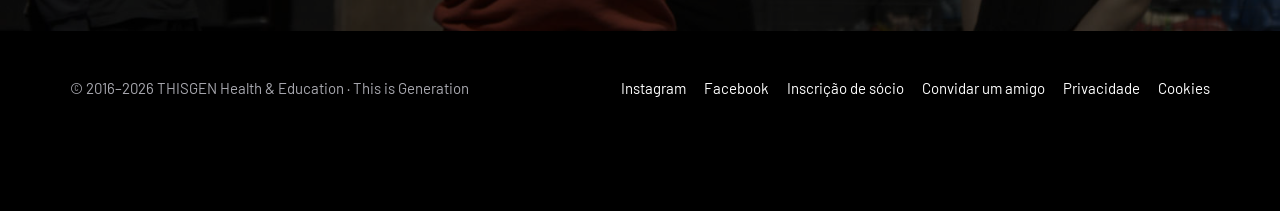
==== commit 3aa57db1: "Update index.html" ====
--- a/index.html
+++ b/index.html
@@ -12,16 +12,15 @@
 <meta property="og:title" content="THISGEN · Ginásio em Lousada · Aula experimental gratuita">
 <meta property="og:description" content="Treino com coach, para todos os níveis. Escolhe a aula no horário real e vem experimentar.">
 <meta property="og:url" content="https://www.thisgen.net/">
-<meta property="og:image" content="https://static.wixstatic.com/media/7f6f36_0f9321069da74e228032817467283bee~mv2.jpg/v1/fill/w_1200,h_630,q_80/thisgen.jpg">
-<link rel="icon" href="https://static.wixstatic.com/media/7f6f36_3ccd2379714a4756a512d37f0242e378~mv2.png/v1/fill/w_64,h_64/g.png">
+<meta property="og:image" content="https://www.thisgen.net/img/og-thisgen.jpg">
+<link rel="icon" href="img/logo-64.png">
 <link rel="preconnect" href="https://fonts.googleapis.com">
 <link rel="preconnect" href="https://fonts.gstatic.com" crossorigin>
-<link rel="preconnect" href="https://static.wixstatic.com">
 <link href="https://fonts.googleapis.com/css2?family=Anton&family=Barlow:wght@400;600;700&display=swap" rel="stylesheet">
-<link rel="stylesheet" href="styles.css">
+<link rel="stylesheet" href="styles.css?v=2">
 <script type="application/ld+json">
 {"@context":"https://schema.org","@type":"ExerciseGym","name":"THISGEN Health & Education","url":"https://www.thisgen.net/",
-"image":"https://static.wixstatic.com/media/7f6f36_0f9321069da74e228032817467283bee~mv2.jpg","telephone":"+351928164118","email":"geral@thisgen.net",
+"image":"https://www.thisgen.net/img/aula-de-grupo-thisgen-1600.jpg","telephone":"+351928164118","email":"geral@thisgen.net",
 "address":{"@type":"PostalAddress","streetAddress":"Avenida de Sobreira, 995","addressLocality":"Caíde de Rei, Lousada","postalCode":"4620-074","addressCountry":"PT"},
 "geo":{"@type":"GeoCoordinates","latitude":41.2682435,"longitude":-8.21108},
 "openingHoursSpecification":[
@@ -37,7 +36,7 @@
 <header class="top" id="top">
   <div class="wrap">
     <a class="brand" href="#" aria-label="THISGEN, início">
-      <img src="https://static.wixstatic.com/media/7f6f36_3ccd2379714a4756a512d37f0242e378~mv2.png/v1/fill/w_80,h_80/g.png" alt="" width="38" height="38">
+      <img src="img/logo-80.png" alt="" width="38" height="38">
       <span>THISGEN</span>
     </a>
     <nav class="nav" aria-label="Principal">
@@ -53,10 +52,10 @@
 
 <main>
 <section class="hero">
-  <img src="https://static.wixstatic.com/media/7f6f36_0f9321069da74e228032817467283bee~mv2.jpg/v1/fill/w_1600,h_1000,q_75,enc_auto/aula-de-grupo-thisgen.jpg"
-       srcset="https://static.wixstatic.com/media/7f6f36_0f9321069da74e228032817467283bee~mv2.jpg/v1/fill/w_800,h_1100,q_70,enc_auto/aula-de-grupo-thisgen.jpg 800w,
-               https://static.wixstatic.com/media/7f6f36_0f9321069da74e228032817467283bee~mv2.jpg/v1/fill/w_1600,h_1000,q_75,enc_auto/aula-de-grupo-thisgen.jpg 1600w,
-               https://static.wixstatic.com/media/7f6f36_0f9321069da74e228032817467283bee~mv2.jpg/v1/fill/w_2400,h_1400,q_75,enc_auto/aula-de-grupo-thisgen.jpg 2400w"
+  <img src="img/aula-de-grupo-thisgen-1600.jpg"
+       srcset="img/aula-de-grupo-thisgen-800.jpg 800w,
+               img/aula-de-grupo-thisgen-1600.jpg 1600w,
+               img/aula-de-grupo-thisgen-2400.jpg 2400w"
        sizes="100vw" alt="Aula de grupo na THISGEN, em Lousada, com coach a acompanhar" fetchpriority="high">
   <div class="wrap">
     <p class="eyebrow">Ginásio em Caíde de Rei · Lousada</p>
@@ -95,22 +94,22 @@
     <p class="lead">Todas as aulas têm coach e são adaptadas ao teu nível. Não precisas de estar em forma para começar: precisas de começar para ficar em forma.</p>
     <div class="mods">
       <a class="mod reveal" data-cta="mod-fp" href="https://www.regibox.pt/php8/admin/modulos/crm/site_integrations/aula_experimental.php?id_box=128&amp;id_int=10&amp;acs=f15c6924e0f9ec6c1772e7500d2b284e15f0a3cb457a1bb85a5b31007cb4c8ba&amp;lang=pt&amp;site=n" target="_blank" rel="noopener">
-        <img loading="lazy" src="https://static.wixstatic.com/media/7f6f36_c29b209eaa134b508f8678317337ede9~mv2.jpg/v1/fill/w_700,h_875,q_70,enc_auto/fitness-performance.jpg" alt="Atletas a treinar com sacos de areia na aula Fitness & Performance">
+        <img loading="lazy" src="img/fitness-performance-700.jpg" alt="Atletas a treinar com sacos de areia na aula Fitness & Performance">
         <div><h3>Fitness &amp; Performance</h3><p>Treino funcional para ganhar força, fôlego e energia no dia a dia.</p><span>Experimentar</span></div></a>
       <a class="mod reveal" data-cta="mod-hybrid" href="https://www.regibox.pt/php8/admin/modulos/crm/site_integrations/aula_experimental.php?id_box=128&amp;id_int=10&amp;acs=f15c6924e0f9ec6c1772e7500d2b284e15f0a3cb457a1bb85a5b31007cb4c8ba&amp;lang=pt&amp;site=n" target="_blank" rel="noopener">
-        <img loading="lazy" src="https://static.wixstatic.com/media/7f6f36_381106d534184c81843371f16a7699a2~mv2.jpg/v1/fill/w_700,h_875,q_70,enc_auto/hybrid.jpg" alt="Pista de sprint e trenós da zona Hybrid">
+        <img loading="lazy" src="img/hybrid-700.jpg" alt="Pista de sprint e trenós da zona Hybrid">
         <div><h3>Hybrid &amp; Condition</h3><p>Corrida, trenós e circuitos para quem gosta de desafio e de ver resultados.</p><span>Experimentar</span></div></a>
       <a class="mod reveal" data-cta="mod-forca" href="https://www.regibox.pt/php8/admin/modulos/crm/site_integrations/aula_experimental.php?id_box=128&amp;id_int=10&amp;acs=f15c6924e0f9ec6c1772e7500d2b284e15f0a3cb457a1bb85a5b31007cb4c8ba&amp;lang=pt&amp;site=n" target="_blank" rel="noopener">
-        <img loading="lazy" src="https://static.wixstatic.com/media/7f6f36_4145fcac658c4a139145ece9d75685ab~mv2.jpeg/v1/fill/w_700,h_875,q_70,enc_auto/forca.jpg" alt="Atleta a fazer peso morto com barra">
+        <img loading="lazy" src="img/forca-700.jpg" alt="Atleta a fazer peso morto com barra">
         <div><h3>Muscle &amp; Strength</h3><p>Força com técnica: barras, halteres e progressão acompanhada.</p><span>Experimentar</span></div></a>
       <a class="mod reveal" data-cta="mod-pilates" href="https://www.regibox.pt/php8/admin/modulos/crm/site_integrations/aula_experimental.php?id_box=128&amp;id_int=10&amp;acs=f15c6924e0f9ec6c1772e7500d2b284e15f0a3cb457a1bb85a5b31007cb4c8ba&amp;lang=pt&amp;site=n" target="_blank" rel="noopener">
-        <img loading="lazy" src="https://static.wixstatic.com/media/7f6f36_75098094e9bb4c328d842fc8648e47f4~mv2.jpg/v1/fill/w_700,h_875,q_70,enc_auto/pilates.jpg" alt="Aula de Pilates e mobilidade na THISGEN">
+        <img loading="lazy" src="img/pilates-700.jpg" alt="Aula de Pilates e mobilidade na THISGEN">
         <div><h3>Pilates</h3><p>Postura, core e mobilidade. Ideal para começar ou para recuperar.</p><span>Experimentar</span></div></a>
       <a class="mod reveal" data-cta="mod-combate" href="https://www.regibox.pt/php8/admin/modulos/crm/site_integrations/aula_experimental.php?id_box=128&amp;id_int=10&amp;acs=f15c6924e0f9ec6c1772e7500d2b284e15f0a3cb457a1bb85a5b31007cb4c8ba&amp;lang=pt&amp;site=n" target="_blank" rel="noopener">
-        <img loading="lazy" src="https://static.wixstatic.com/media/7f6f36_b98b551ead0348f5be29b85a9ac7f2e6~mv2.jpg/v1/fill/w_700,h_875,q_70,enc_auto/combate.jpg" alt="Atletas a treinar em grupo">
+        <img loading="lazy" src="img/combate-700.jpg" alt="Atletas a treinar em grupo">
         <div><h3>Kickboxing, Boxe &amp; MMA</h3><p>Técnica, cardio e confiança. Não precisas de experiência.</p><span>Experimentar</span></div></a>
       <a class="mod reveal" data-cta="mod-jj" href="https://www.regibox.pt/php8/admin/modulos/crm/site_integrations/aula_experimental.php?id_box=128&amp;id_int=10&amp;acs=f15c6924e0f9ec6c1772e7500d2b284e15f0a3cb457a1bb85a5b31007cb4c8ba&amp;lang=pt&amp;site=n" target="_blank" rel="noopener">
-        <img loading="lazy" src="https://static.wixstatic.com/media/7f6f36_221f7329439e46e2a2e6e3bed4f7aa11~mv2.jpg/v1/fill/w_700,h_875,q_70,enc_auto/jiu-jitsu.jpg" alt="Sala de treino da THISGEN">
+        <img loading="lazy" src="img/jiu-jitsu-700.jpg" alt="Sala de treino da THISGEN">
         <div><h3>Jiu-Jitsu</h3><p>Disciplina, defesa pessoal e uma comunidade que te puxa para cima.</p><span>Experimentar</span></div></a>
     </div>
   </div>
@@ -119,9 +118,9 @@
 <section id="metodo">
   <div class="wrap split">
     <div class="pics">
-      <img loading="lazy" src="https://static.wixstatic.com/media/7f6f36_769507428a5b4c69be382ce3a58c1f84~mv2.jpg/v1/fill/w_700,h_1000,q_70,enc_auto/coach-a-corrigir.jpg" alt="Coach da THISGEN a corrigir a técnica de uma atleta">
-      <img loading="lazy" src="https://static.wixstatic.com/media/7f6f36_969579f7303748aa8ac92e0325e452c4~mv2.jpg/v1/fill/w_500,h_660,q_70,enc_auto/avaliacao.jpg" alt="Avaliação física individual com um coach">
-      <img loading="lazy" src="https://static.wixstatic.com/media/7f6f36_1bb39fe0816c4994ada6c6cca92acbd2~mv2.jpg/v1/fill/w_500,h_660,q_70,enc_auto/acompanhamento.jpg" alt="Coach a acompanhar uma atleta no treino">
+      <img loading="lazy" src="img/coach-a-corrigir-700.jpg" alt="Coach da THISGEN a corrigir a técnica de uma atleta">
+      <img loading="lazy" src="img/avaliacao-500.jpg" alt="Avaliação física individual com um coach">
+      <img loading="lazy" src="img/acompanhamento-500.jpg" alt="Coach a acompanhar uma atleta no treino">
     </div>
     <div>
       <p class="eyebrow">O método THISGEN</p>
@@ -151,10 +150,10 @@
       <figure class="review reveal"><span class="stars">★★★★★</span><p>“O espaço da Thisgen conta com profissionais excelentes e qualificados, que transmitem confiança e cuidado.”</p><small>Gabriela Dantas · crítica no Google</small></figure>
     </div>
     <div class="faces">
-      <figure><img loading="lazy" src="https://static.wixstatic.com/media/7f6f36_1727cd259056411f8431bc6db6a8ae7d~mv2.jpeg/v1/fill/w_300,h_300,q_70,enc_auto/fatima.jpg" alt="Fátima, atleta da THISGEN"><figcaption>Fátima</figcaption></figure>
-      <figure><img loading="lazy" src="https://static.wixstatic.com/media/7f6f36_434dc98fd0df419d95de1fd1f81ff6b9~mv2.jpeg/v1/fill/w_300,h_300,q_70,enc_auto/jose-paula.jpg" alt="José e Paula, atletas da THISGEN"><figcaption>José e Paula</figcaption></figure>
-      <figure><img loading="lazy" src="https://static.wixstatic.com/media/7f6f36_c1faf26447924d27b29772048e706af2~mv2.jpeg/v1/fill/w_300,h_300,q_70,enc_auto/marina.jpg" alt="Marina, atleta da THISGEN"><figcaption>Marina</figcaption></figure>
-      <figure><img loading="lazy" src="https://static.wixstatic.com/media/7f6f36_732e98742f9c45e78062ecc198a4a955~mv2.jpeg/v1/fill/w_300,h_300,q_70,enc_auto/susana.jpg" alt="Susana Ribeiro, atleta da THISGEN"><figcaption>Susana</figcaption></figure>
+      <figure><img loading="lazy" src="img/fatima-300.jpg" alt="Fátima, atleta da THISGEN"><figcaption>Fátima</figcaption></figure>
+      <figure><img loading="lazy" src="img/jose-paula-300.jpg" alt="José e Paula, atletas da THISGEN"><figcaption>José e Paula</figcaption></figure>
+      <figure><img loading="lazy" src="img/marina-300.jpg" alt="Marina, atleta da THISGEN"><figcaption>Marina</figcaption></figure>
+      <figure><img loading="lazy" src="img/susana-300.jpg" alt="Susana Ribeiro, atleta da THISGEN"><figcaption>Susana</figcaption></figure>
     </div>
   </div>
 </section>
@@ -173,9 +172,9 @@
       <a class="btn btn-red" data-cta="comunidade" href="https://www.regibox.pt/php8/admin/modulos/crm/site_integrations/aula_experimental.php?id_box=128&amp;id_int=10&amp;acs=f15c6924e0f9ec6c1772e7500d2b284e15f0a3cb457a1bb85a5b31007cb4c8ba&amp;lang=pt&amp;site=n" target="_blank" rel="noopener">Quero experimentar</a>
     </div>
     <div class="pics">
-      <img loading="lazy" src="https://static.wixstatic.com/media/7f6f36_53107e84ea5b43288c960e26f93f1152~mv2.jpg/v1/fill/w_700,h_1000,q_70,enc_auto/comunidade.jpg" alt="Grupo de atletas da THISGEN depois do treino">
-      <img loading="lazy" src="https://static.wixstatic.com/media/7f6f36_f987099912e34f568ee13a98a739bdc9~mv2.jpeg/v1/fill/w_500,h_660,q_70,enc_auto/remo.jpg" alt="Aula com remos e bicicletas">
-      <img loading="lazy" src="https://static.wixstatic.com/media/7f6f36_aad675e4da3b4fb6bf0055bd32304f6a~mv2.jpg/v1/fill/w_500,h_660,q_70,enc_auto/kettlebell.jpg" alt="Coach a orientar treino com kettlebell">
+      <img loading="lazy" src="img/comunidade-700.jpg" alt="Grupo de atletas da THISGEN depois do treino">
+      <img loading="lazy" src="img/remo-500.jpg" alt="Aula com remos e bicicletas">
+      <img loading="lazy" src="img/kettlebell-500.jpg" alt="Coach a orientar treino com kettlebell">
     </div>
   </div>
 </section>
@@ -246,7 +245,7 @@
 </section>
 
 <section class="final">
-  <img loading="lazy" src="https://static.wixstatic.com/media/7f6f36_c8e2356a384e4f73840b4f30124d7428~mv2.jpg/v1/fill/w_1600,h_800,q_65,enc_auto/coach-thisgen.jpg" alt="">
+  <img loading="lazy" src="img/coach-thisgen-1600.jpg" alt="">
   <div class="wrap">
     <h2>A tua primeira aula está à espera</h2>
     <p class="lead">Escolhe o dia e a hora. O resto é connosco.</p>
@@ -265,6 +264,7 @@
       <a href="https://www.instagram.com/cfg.thisgen/" target="_blank" rel="noopener">Instagram</a>
       <a href="https://www.facebook.com/CFGeneration/" target="_blank" rel="noopener">Facebook</a>
       <a href="https://www.regibox.pt/php8/admin/modulos/crm/site_integrations/novo_registo.php?id_box=128&amp;id_int=12&amp;acs=068cad2d51e9cd68721f7407c5f95ca6a651434114961a55f2bc5c786cc8a38e&amp;lang=pt&amp;site=n" target="_blank" rel="noopener" data-cta="footer-inscricao">Inscrição de sócio</a>
+      <a href="convite.html">Convidar um amigo</a>
       <a href="privacidade.html">Privacidade</a>
       <a href="#" id="cookie-open">Cookies</a>
     </nav>
@@ -277,6 +277,19 @@
     <svg viewBox="0 0 24 24" fill="currentColor"><path d="M12 2a10 10 0 00-8.6 15.1L2 22l5-1.3A10 10 0 1012 2zm0 18.2a8.2 8.2 0 01-4.2-1.2l-.3-.2-3 .8.8-2.9-.2-.3A8.2 8.2 0 1112 20.2zm4.5-6.1c-.2-.1-1.5-.7-1.7-.8-.2-.1-.4-.1-.6.1l-.8 1c-.1.2-.3.2-.5.1a6.7 6.7 0 01-3.3-2.9c-.2-.4.2-.4.7-1.3.1-.2 0-.3 0-.4l-.8-1.8c-.2-.5-.4-.4-.6-.4h-.5a1 1 0 00-.7.3 3 3 0 00-.9 2.2 5.2 5.2 0 001.1 2.7 11.8 11.8 0 004.5 4c1.7.7 2.3.8 3.2.6.5-.1 1.5-.6 1.7-1.2.2-.6.2-1.1.2-1.2-.1-.1-.3-.2-.5-.3z"/></svg></a>
 </div>
 
+<div class="lead-pop" id="leadpop" role="dialog" aria-modal="true" aria-labelledby="leadpop-t" hidden>
+  <div class="lead-pop__card">
+    <button class="lead-pop__x" type="button" data-close aria-label="Fechar">&times;</button>
+    <div class="lead-pop__img"><img src="img/fitness-performance-600.jpg" alt="Aula de grupo na THISGEN" loading="lazy"></div>
+    <div class="lead-pop__body">
+      <p class="eyebrow">Aula experimental grátis</p>
+      <h2 id="leadpop-t">A tua primeira aula é por nossa conta</h2>
+      <div class="lead-pop__form" id="leadpop-form"></div>
+      <button class="lead-pop__no" type="button" data-close>Agora não</button>
+    </div>
+  </div>
+</div>
+
 <div class="cookie" id="cookie" role="dialog" aria-label="Cookies">
   <p>Usamos cookies de estatística para perceber como o site é usado e melhorá-lo. Só os ativamos se aceitares. <a href="privacidade.html">Saber mais</a></p>
   <div class="cta-row">
@@ -285,6 +298,8 @@
   </div>
 </div>
 
-<script src="main.js" defer></script>
+<script src="main.js?v=2" defer></script>
+<!-- Cloudflare Web Analytics (sem cookies) -->
+<script defer src="https://static.cloudflareinsights.com/beacon.min.js" data-cf-beacon='{"token": "e3ec893c767c4276a78ac90bd50fad94"}'></script>
 </body>
 </html>
--- a/styles.css
+++ b/styles.css
@@ -161,3 +161,19 @@
 .reveal.in{opacity:1;transform:none}
 @media(prefers-reduced-motion:reduce){*{transition:none!important;scroll-behavior:auto}.reveal{opacity:1;transform:none}}
 :focus-visible{outline:3px solid var(--red);outline-offset:3px}
+
+/* pop-up de lead (formulário Regybox) */
+.lead-pop{position:fixed;inset:0;z-index:80;display:flex;align-items:center;justify-content:center;padding:16px;background:rgba(0,0,0,.62);opacity:0;transition:opacity .25s}
+.lead-pop.show{opacity:1}
+.lead-pop[hidden]{display:none}
+.lead-pop__card{position:relative;display:grid;grid-template-columns:.85fr 1fr;width:100%;max-width:820px;max-height:calc(100svh - 32px);overflow:auto;background:#fff;border-radius:18px;box-shadow:0 30px 80px rgba(0,0,0,.45);transform:translateY(14px);transition:transform .25s}
+.lead-pop.show .lead-pop__card{transform:none}
+.lead-pop__img img{width:100%;height:100%;object-fit:cover;min-height:100%}
+.lead-pop__body{padding:30px 28px 22px}
+.lead-pop__body h2{font-size:clamp(30px,4vw,40px);margin:6px 0 10px}
+.lead-pop__sub{color:#4a4a50;margin-bottom:14px}
+.lead-pop__form{min-height:260px}
+.lead-pop__form iframe{width:100%!important;border:0}
+.lead-pop__x{position:absolute;top:10px;right:12px;z-index:2;width:40px;height:40px;border-radius:50%;border:0;background:rgba(0,0,0,.55);color:#fff;font-size:26px;line-height:1;cursor:pointer}
+.lead-pop__no{display:block;margin:10px auto 0;background:none;border:0;color:var(--muted);font:inherit;font-size:15px;text-decoration:underline;cursor:pointer}
+@media(max-width:700px){.lead-pop{align-items:flex-end;padding:0}.lead-pop__card{grid-template-columns:1fr;border-radius:18px 18px 0 0;max-height:92svh}.lead-pop__img{display:none}.lead-pop__body{padding:26px 20px 18px}}
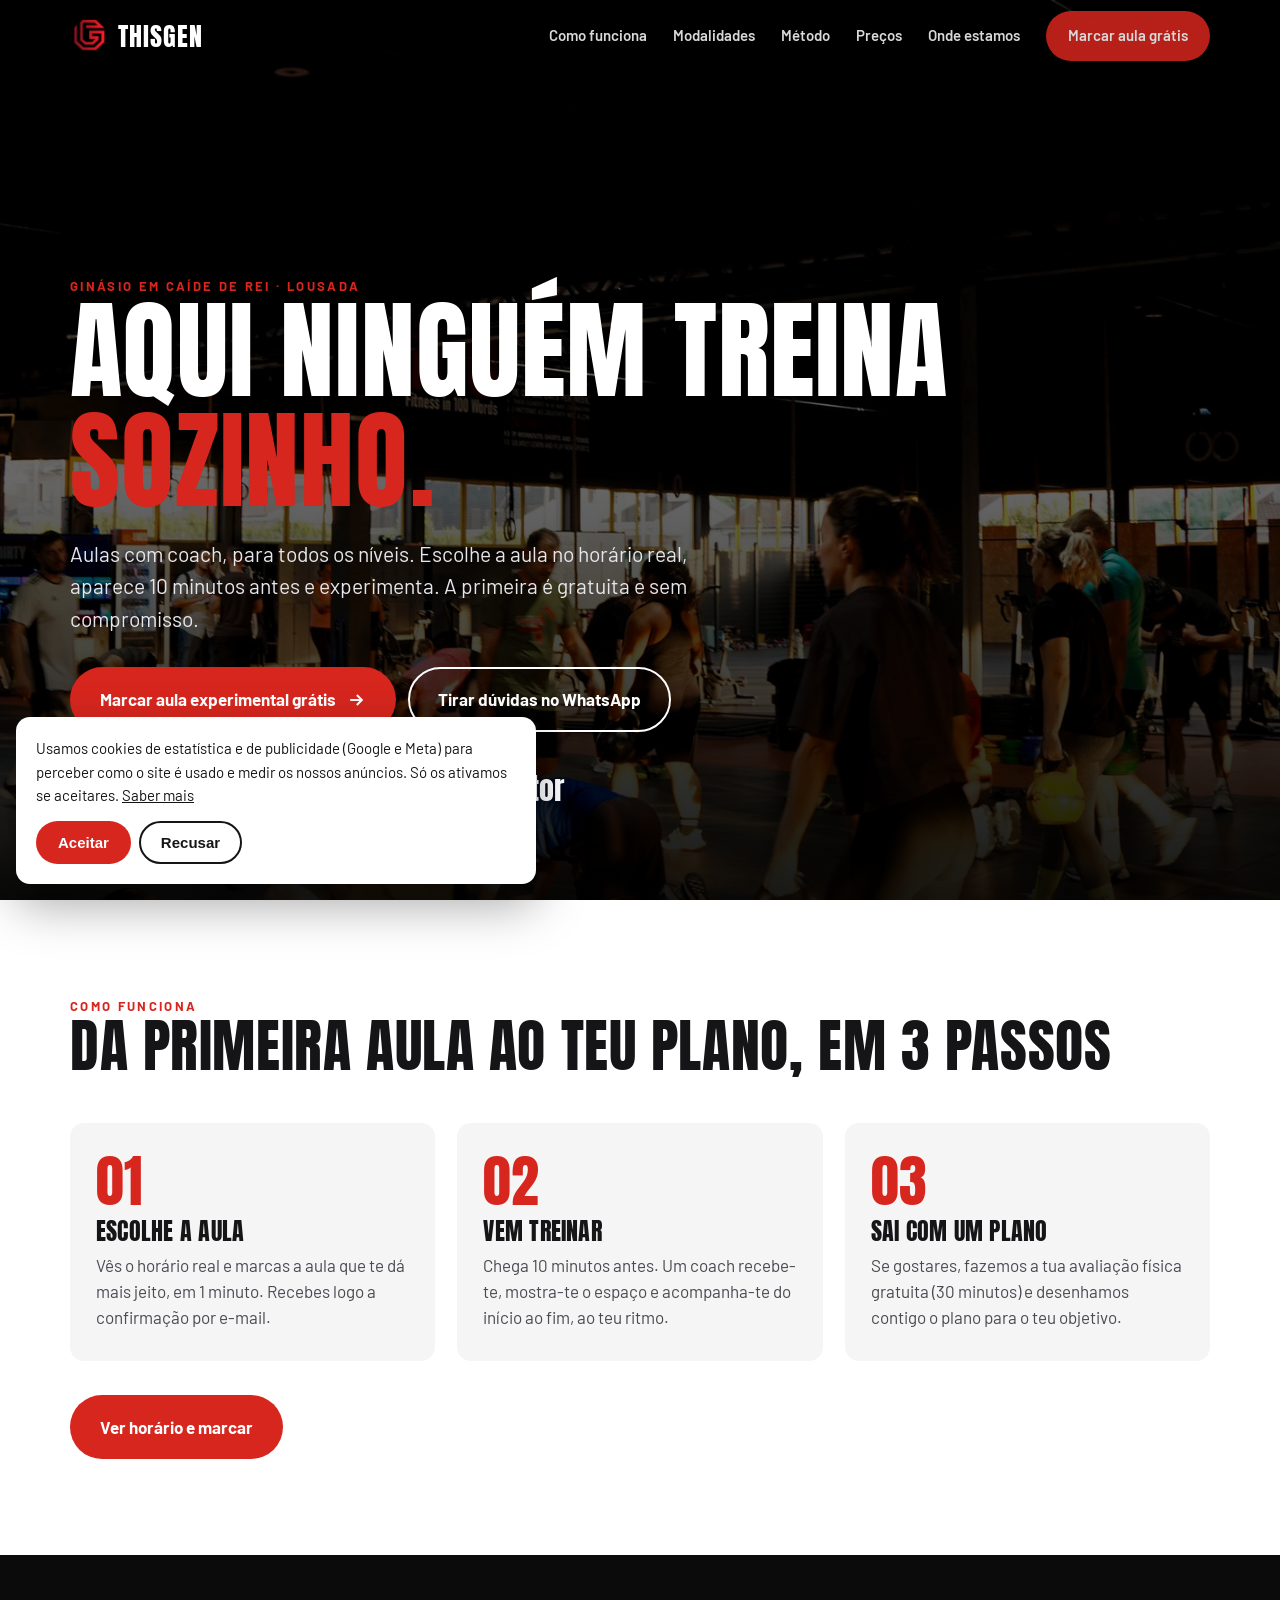
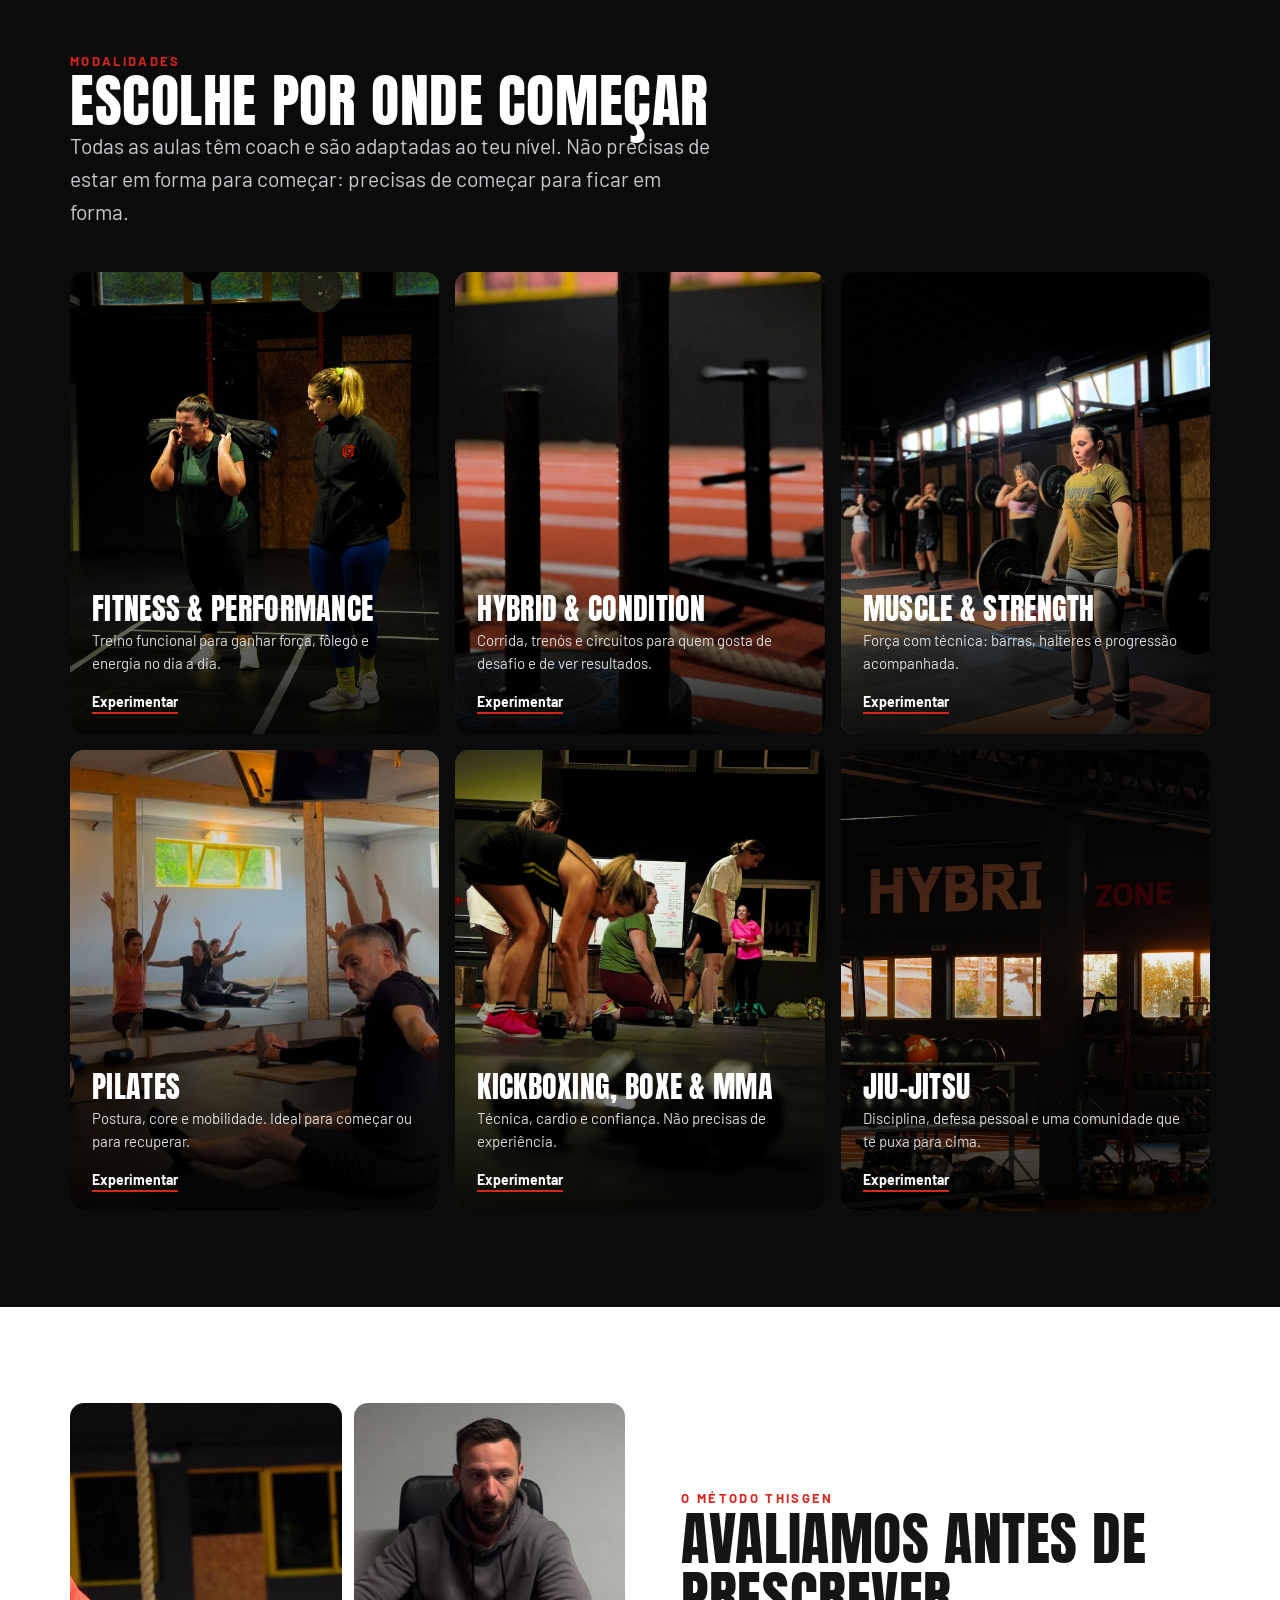
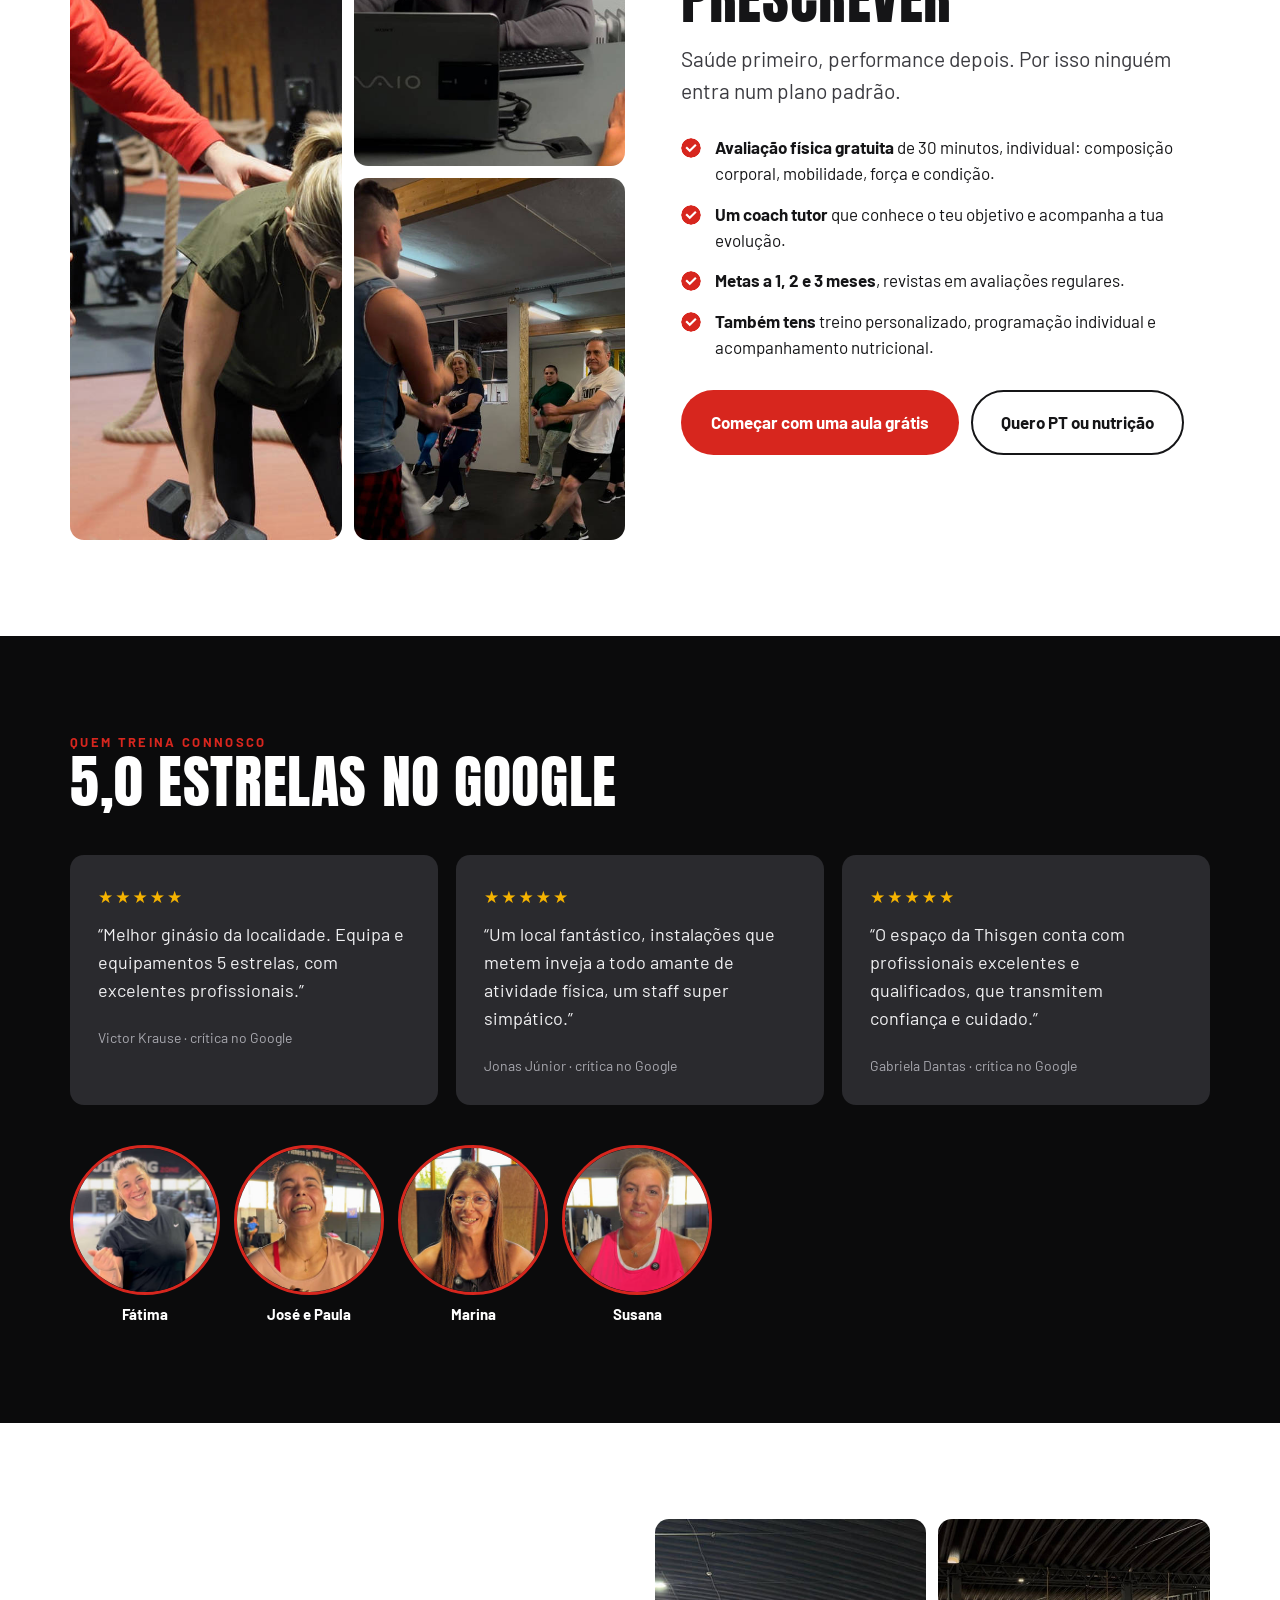
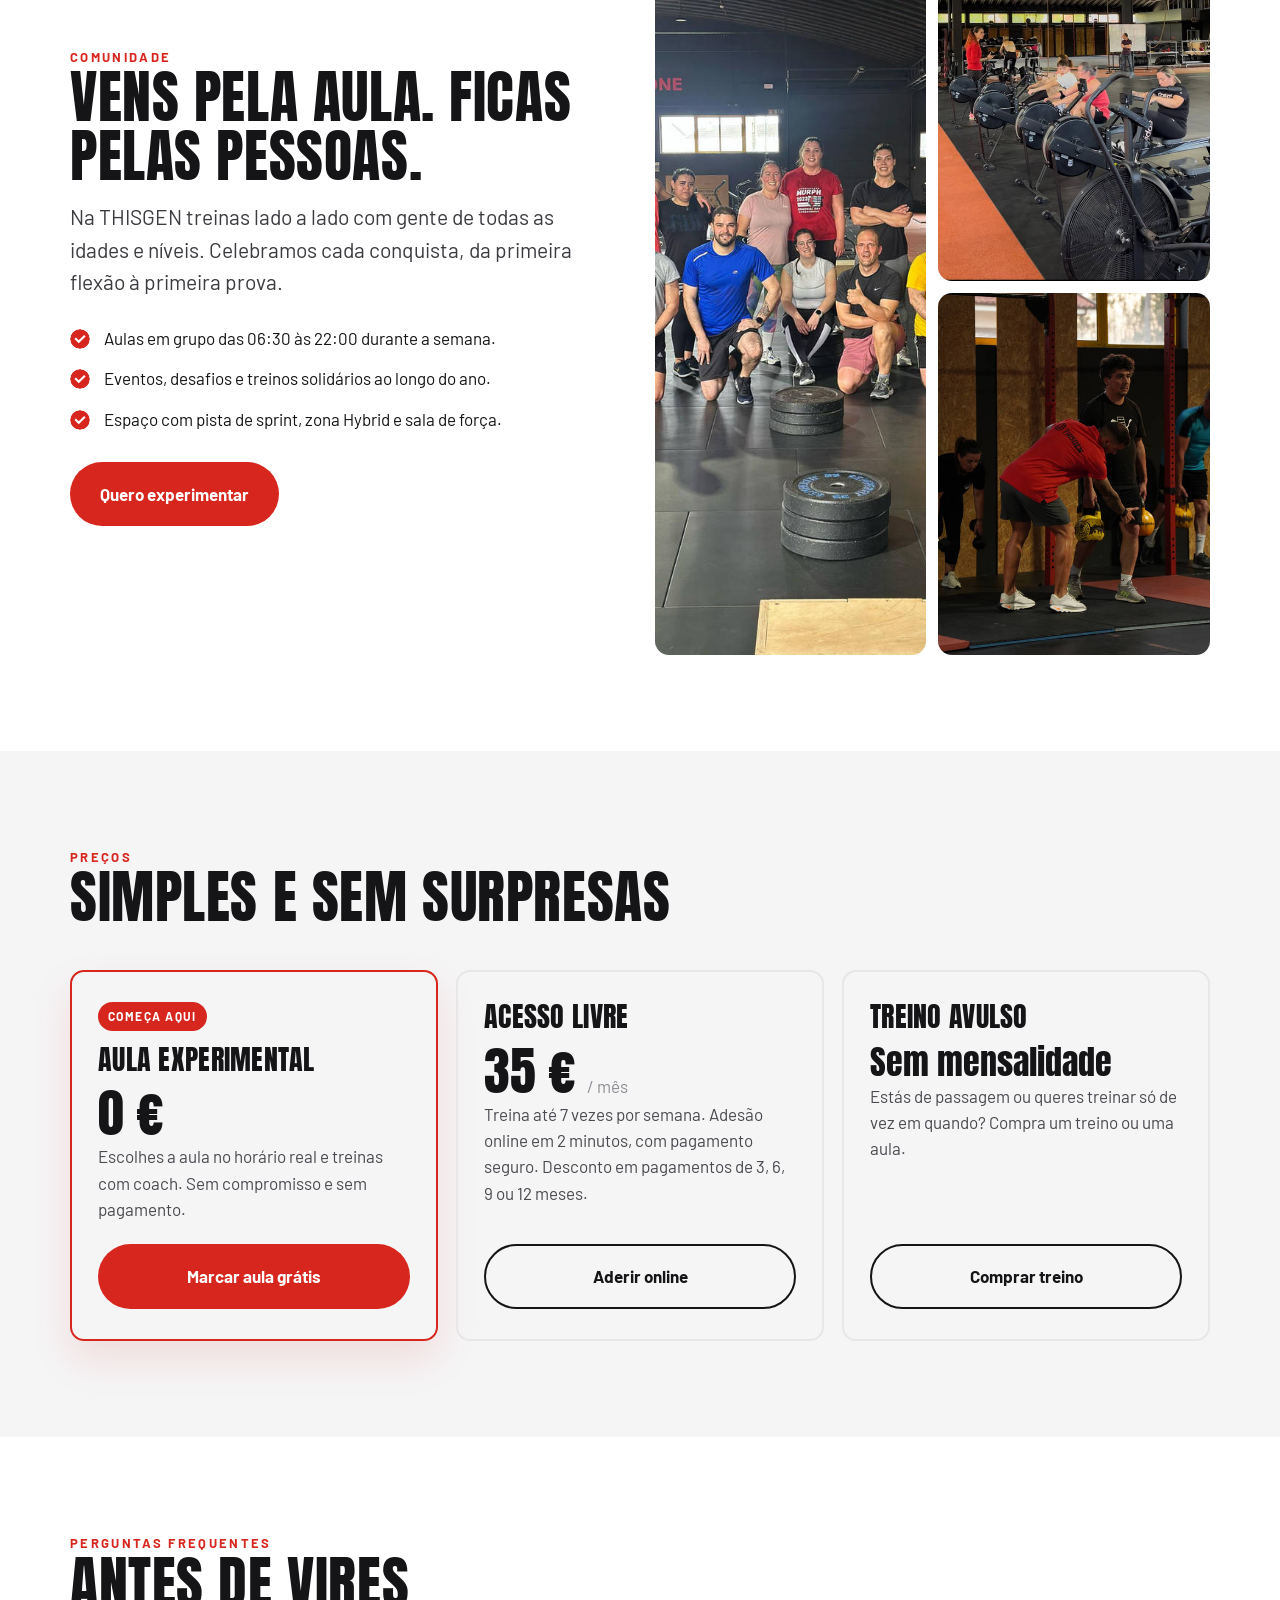
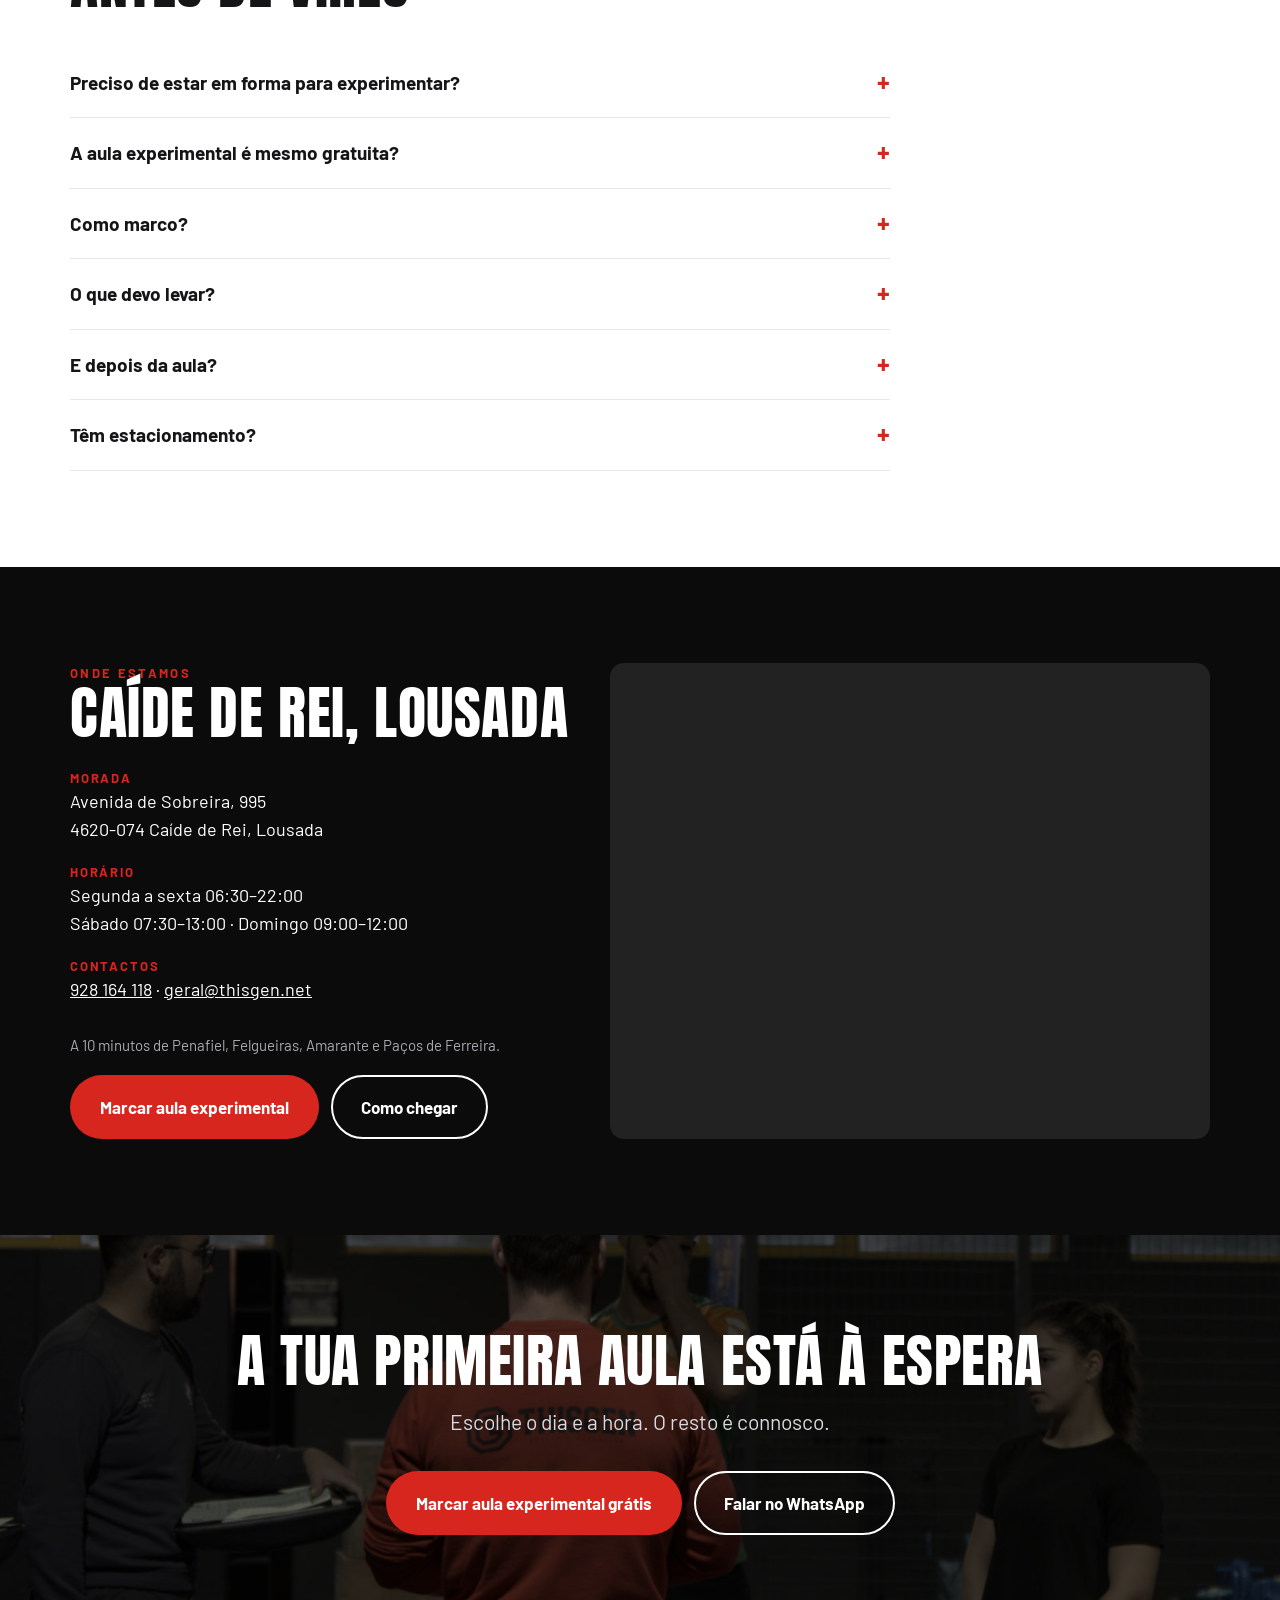
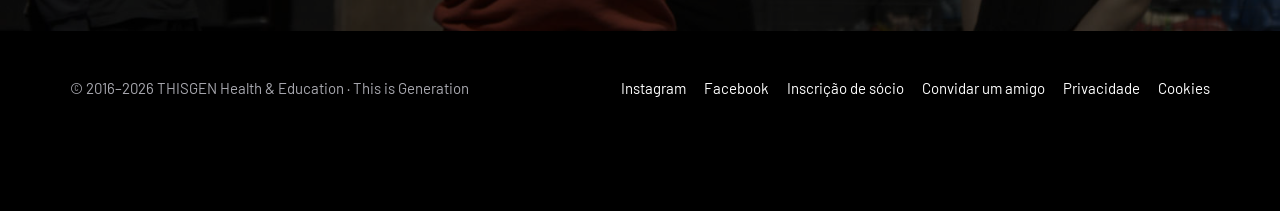
==== commit 14b83c31: "Update index.html" ====
--- a/index.html
+++ b/index.html
@@ -291,14 +291,14 @@
 </div>
 
 <div class="cookie" id="cookie" role="dialog" aria-label="Cookies">
-  <p>Usamos cookies de estatística para perceber como o site é usado e melhorá-lo. Só os ativamos se aceitares. <a href="privacidade.html">Saber mais</a></p>
+  <p>Usamos cookies de estatística e de publicidade (Google e Meta) para perceber como o site é usado e medir os nossos anúncios. Só os ativamos se aceitares. <a href="privacidade.html">Saber mais</a></p>
   <div class="cta-row">
     <button class="btn btn-red btn-sm" id="cookie-ok">Aceitar</button>
     <button class="btn btn-ghost btn-sm" id="cookie-no" style="color:var(--ink)">Recusar</button>
   </div>
 </div>
 
-<script src="main.js?v=2" defer></script>
+<script src="main.js?v=3" defer></script>
 <!-- Cloudflare Web Analytics (sem cookies) -->
 <script defer src="https://static.cloudflareinsights.com/beacon.min.js" data-cf-beacon='{"token": "e3ec893c767c4276a78ac90bd50fad94"}'></script>
 </body>
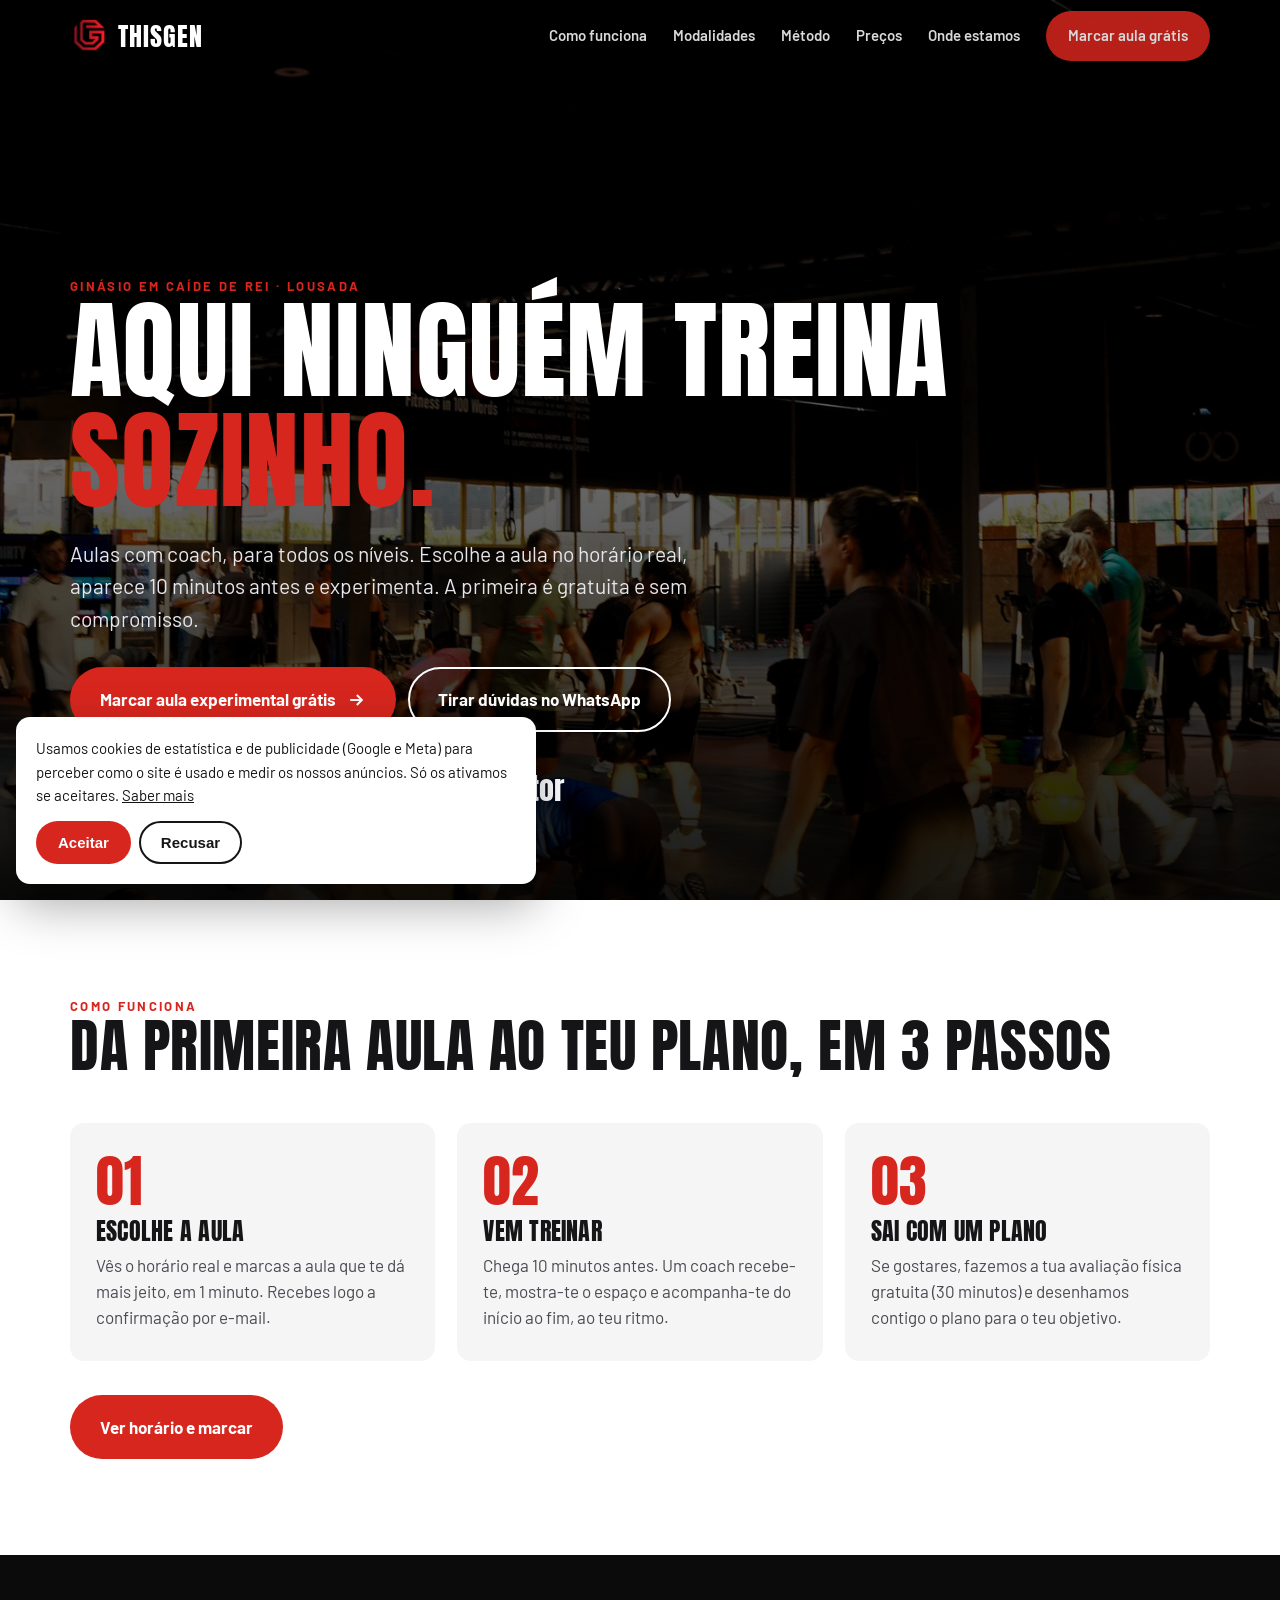
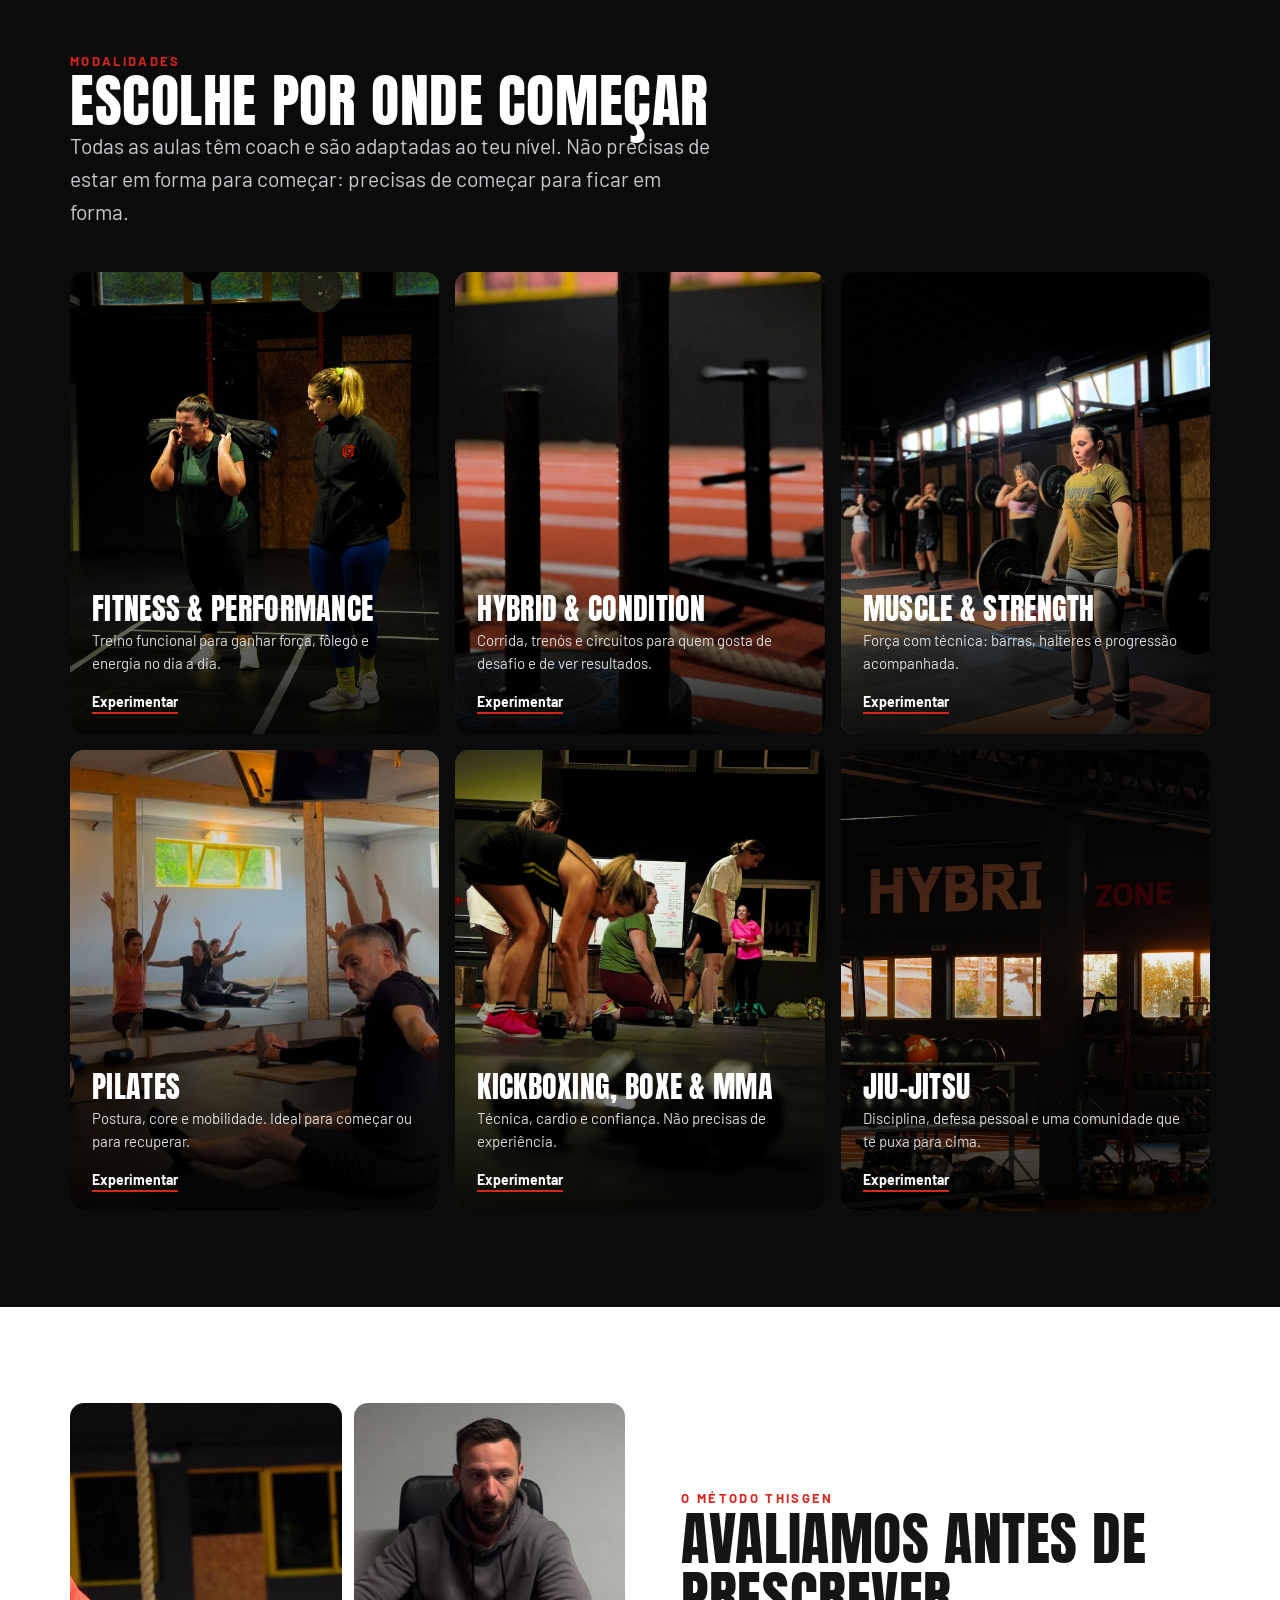
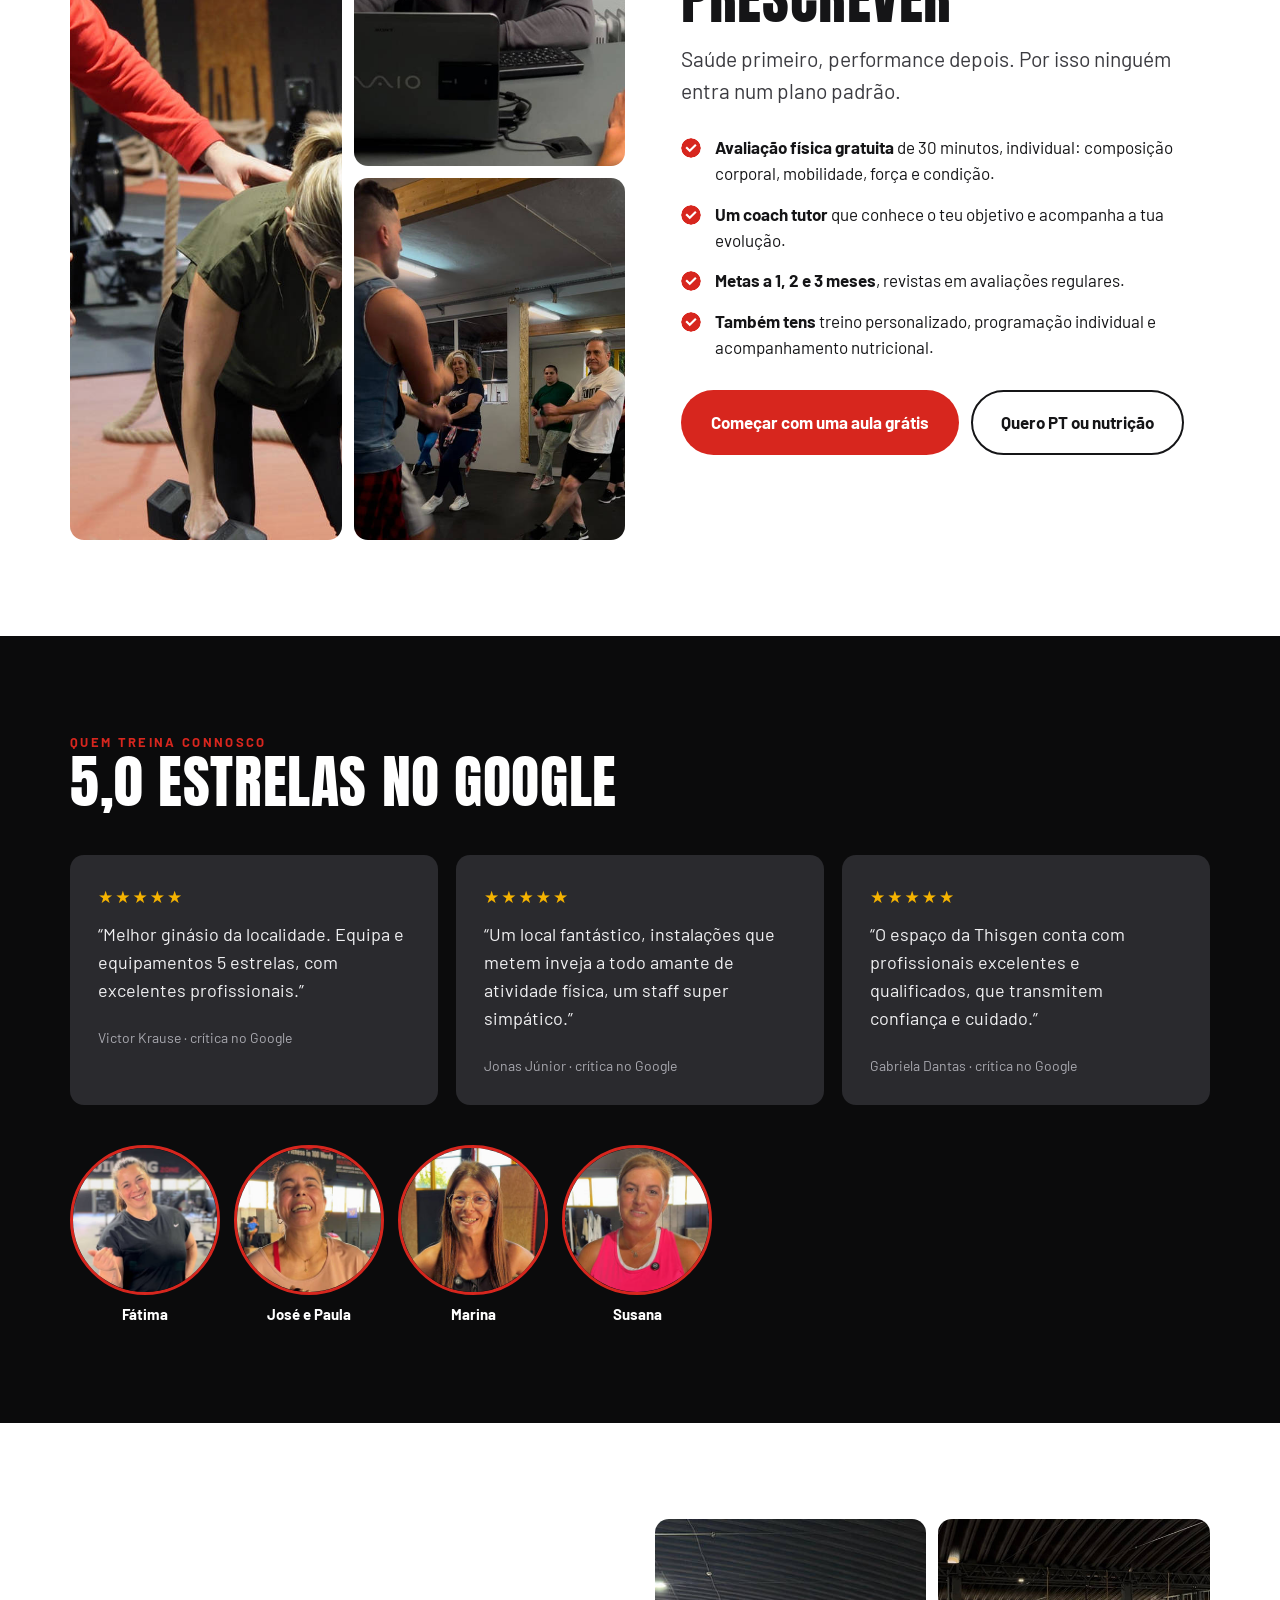
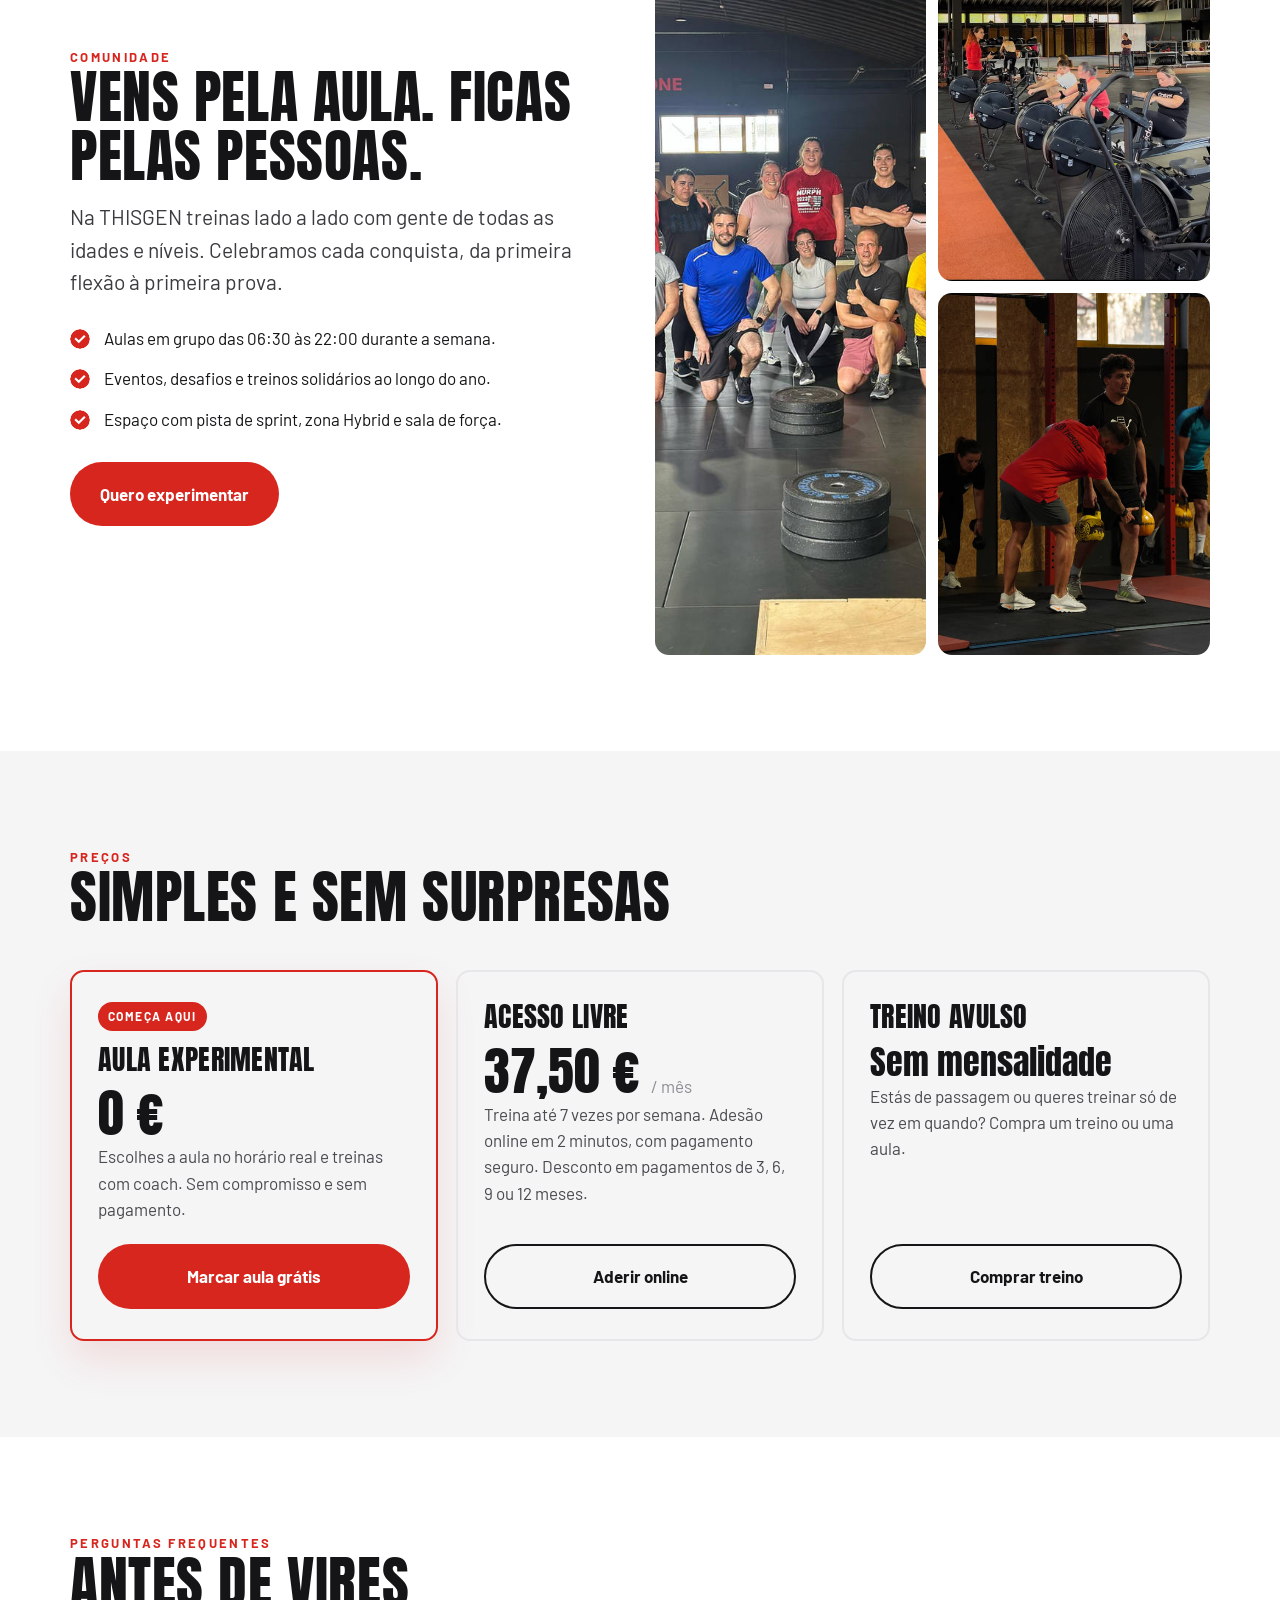
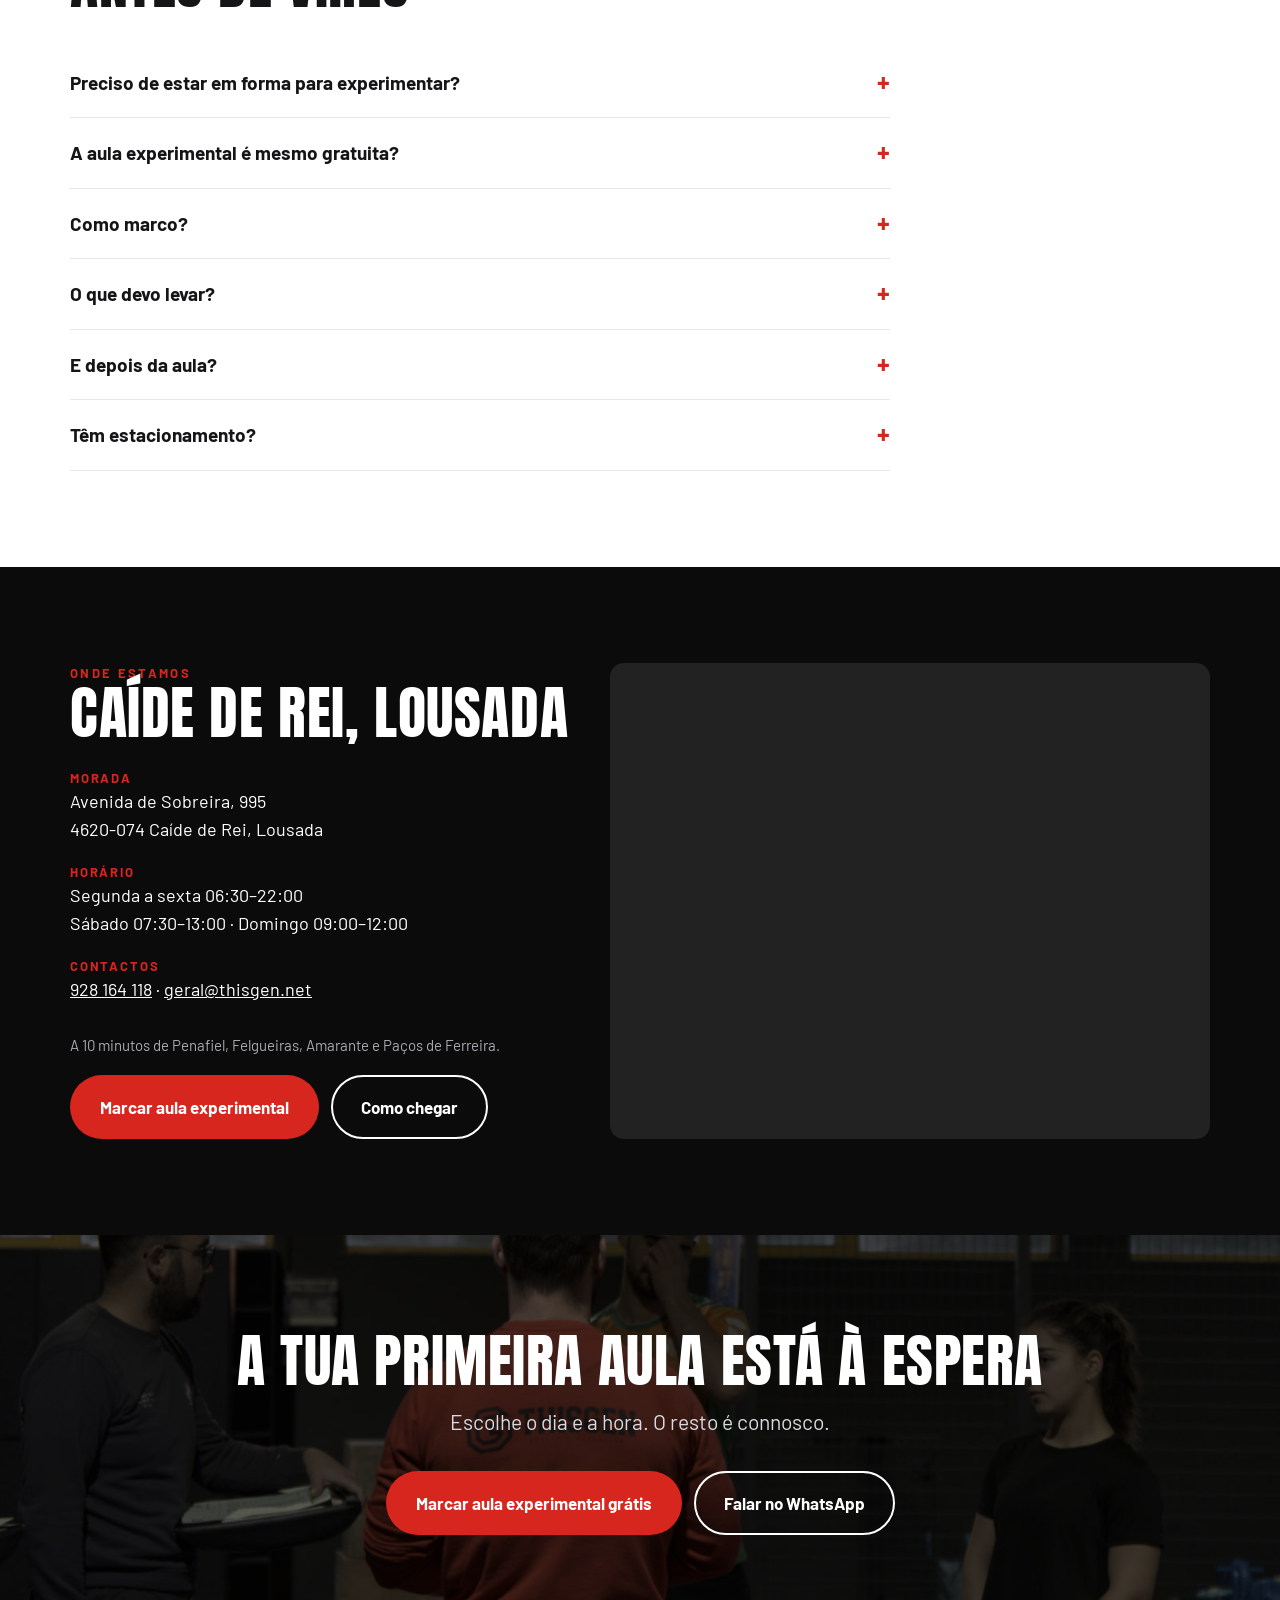
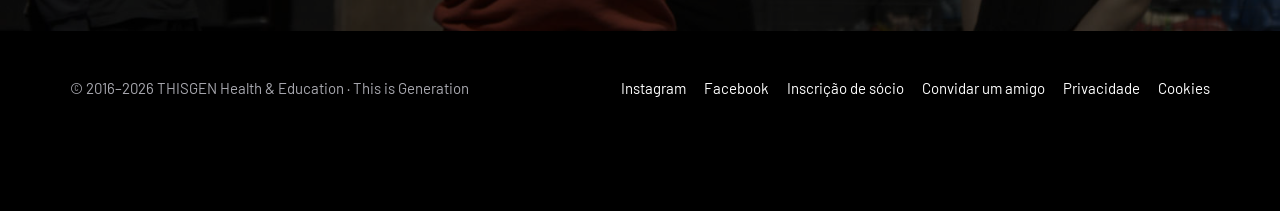
==== commit 1a39c6e5: "Update index.html" ====
--- a/index.html
+++ b/index.html
@@ -193,7 +193,7 @@
       </div>
       <div class="price reveal">
         <h3>Acesso livre</h3>
-        <div class="val">35 € <small>/ mês</small></div>
+        <div class="val">37,50 € <small>/ mês</small></div>
         <p>Treina até 7 vezes por semana. Adesão online em 2 minutos, com pagamento seguro. Desconto em pagamentos de 3, 6, 9 ou 12 meses.</p>
         <a class="btn btn-ghost" style="color:var(--ink)" data-cta="preco-acesso" href="https://www.regibox.pt/php8/admin/modulos/crm/site_integrations/comprar_plano.php?id_box=128&amp;id_int=6&amp;acs=54a3d65a79a2bb9dfac46674db48dd4f11786a49eb2cea528522431a088a3af9&amp;lang=pt&amp;site=n" target="_blank" rel="noopener">Aderir online</a>
       </div>
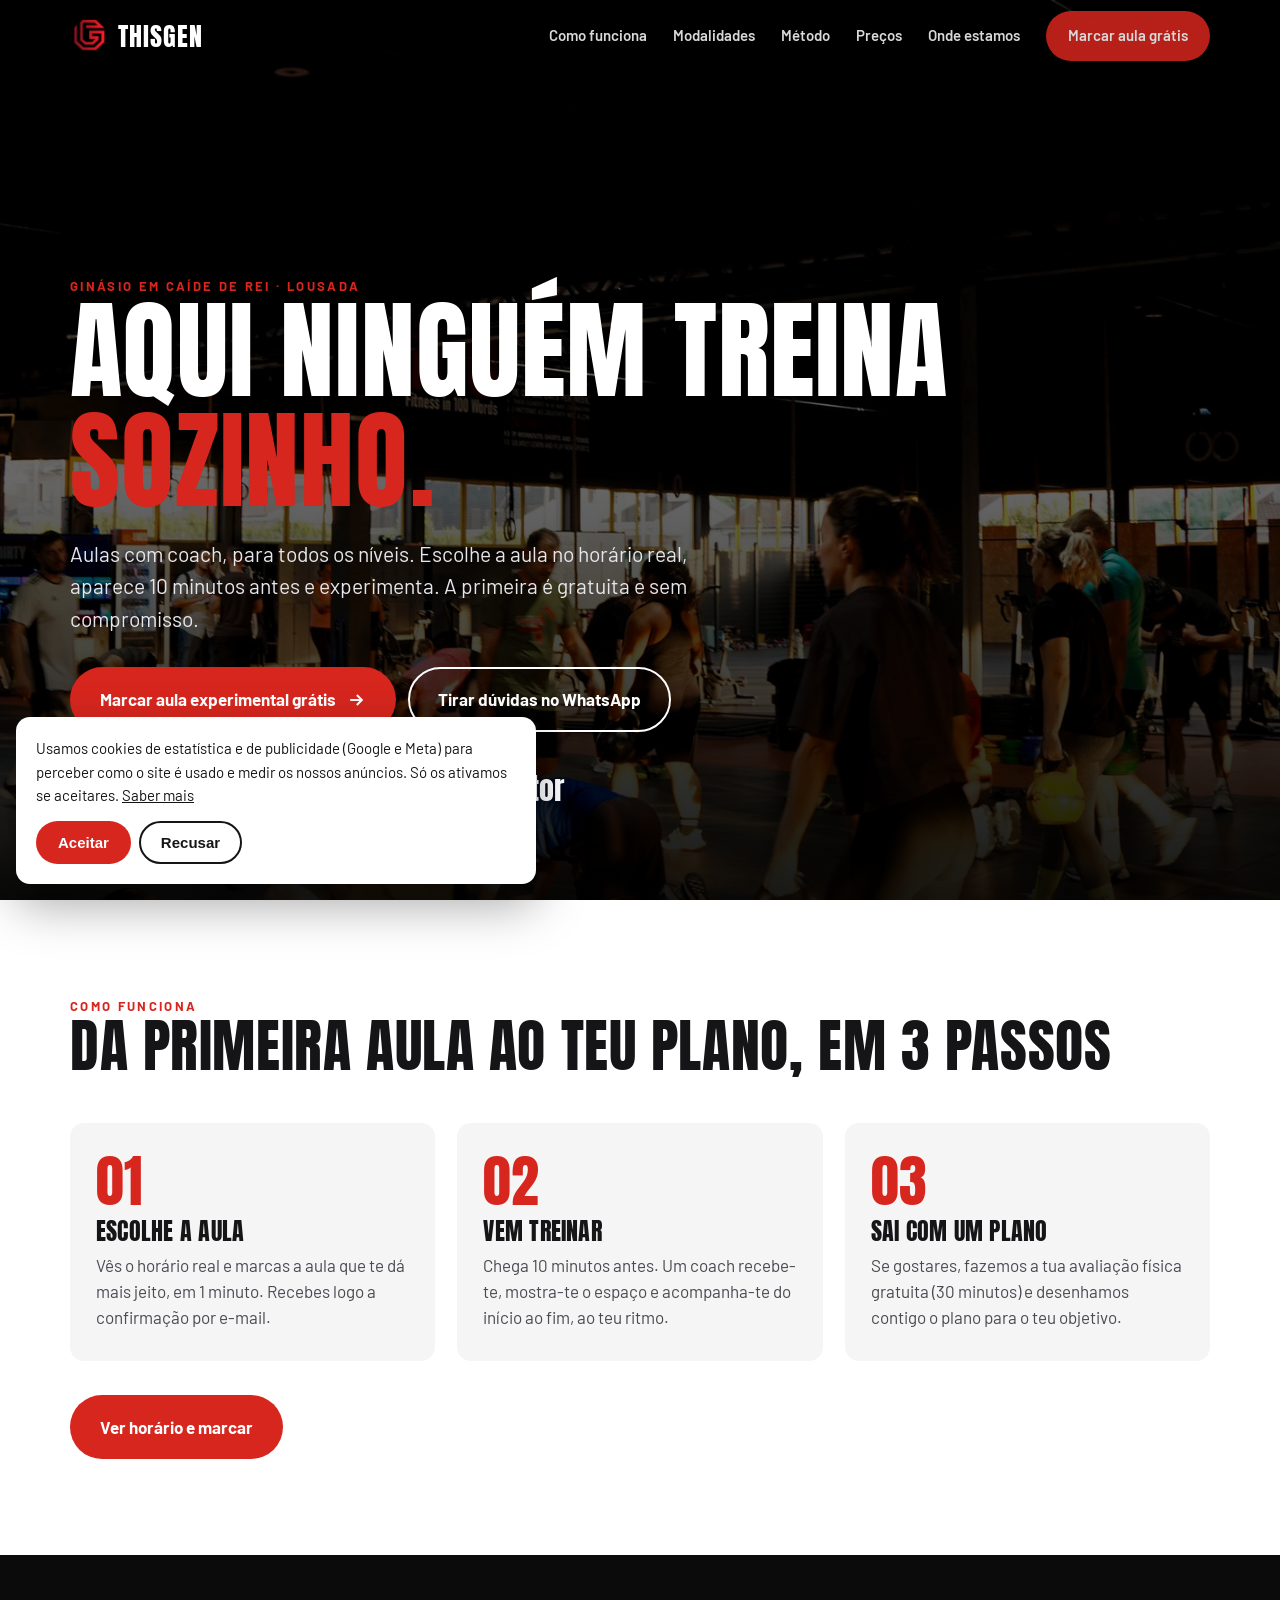
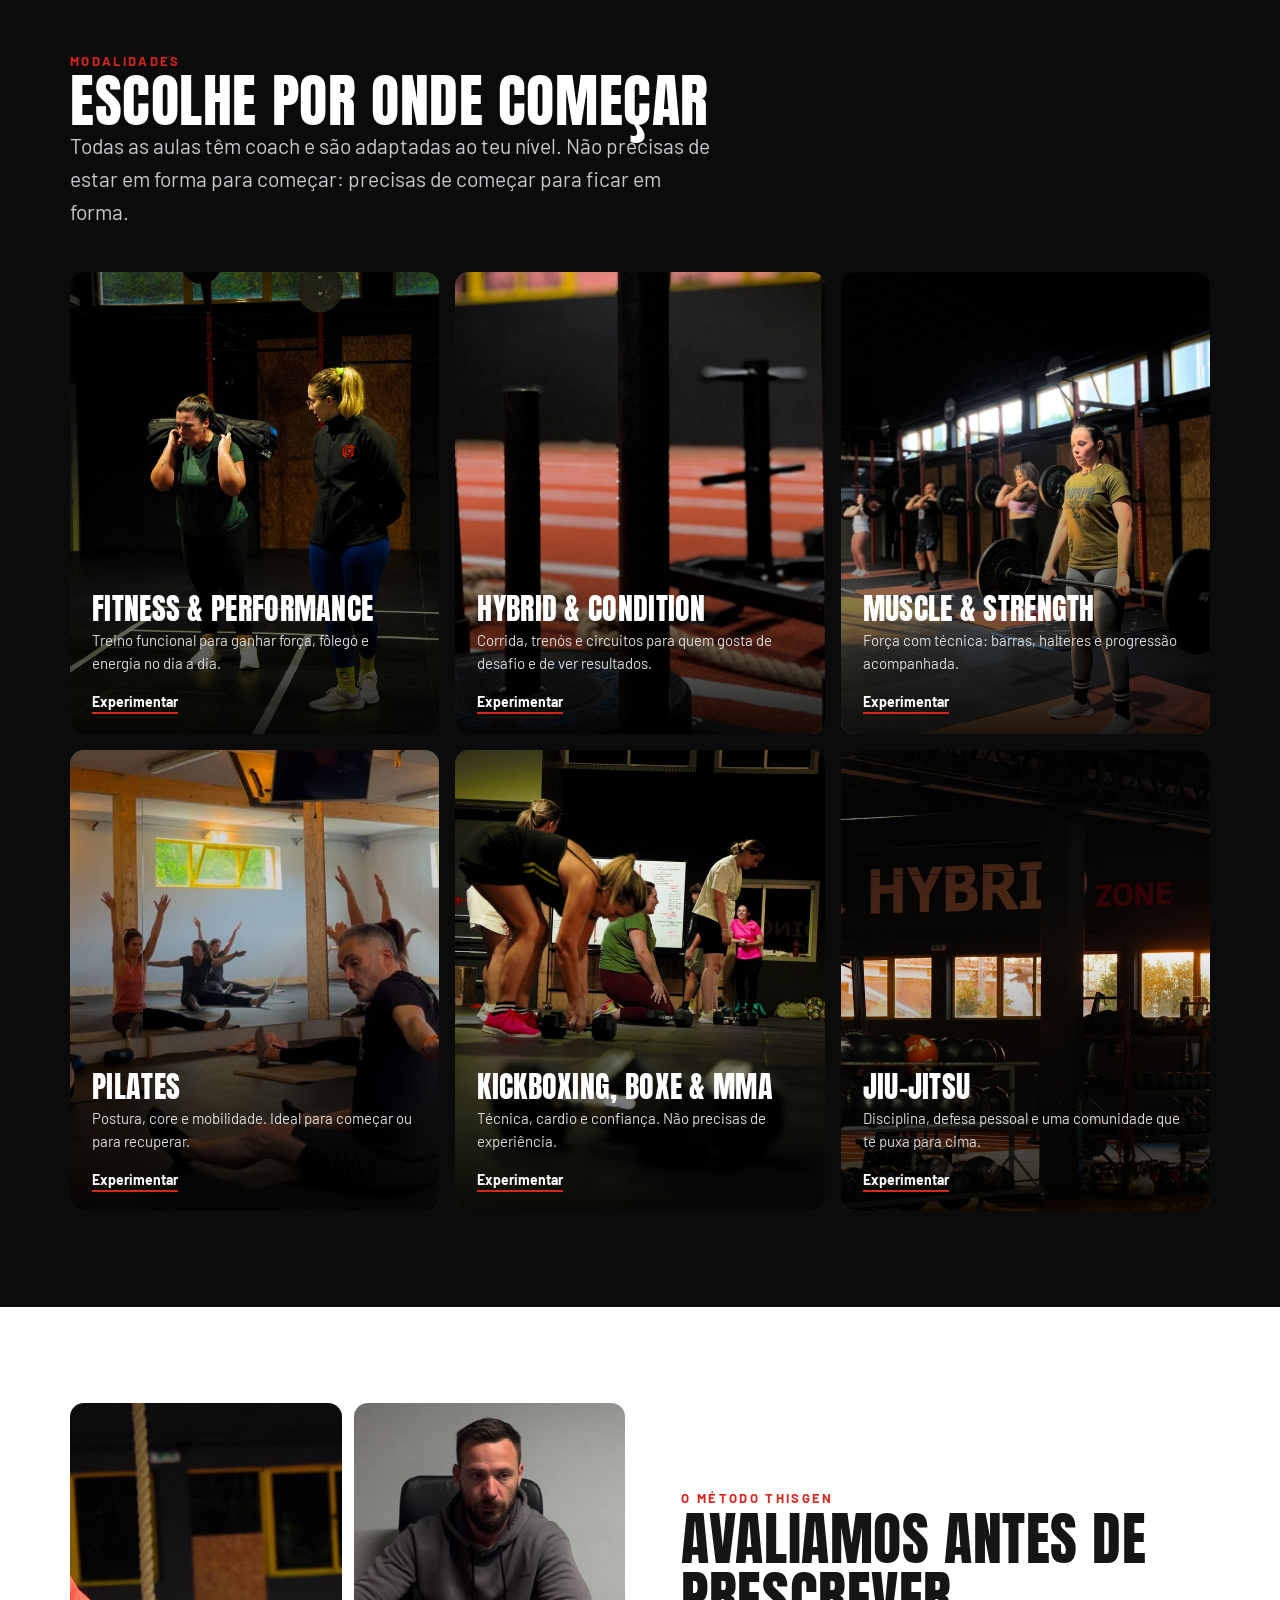
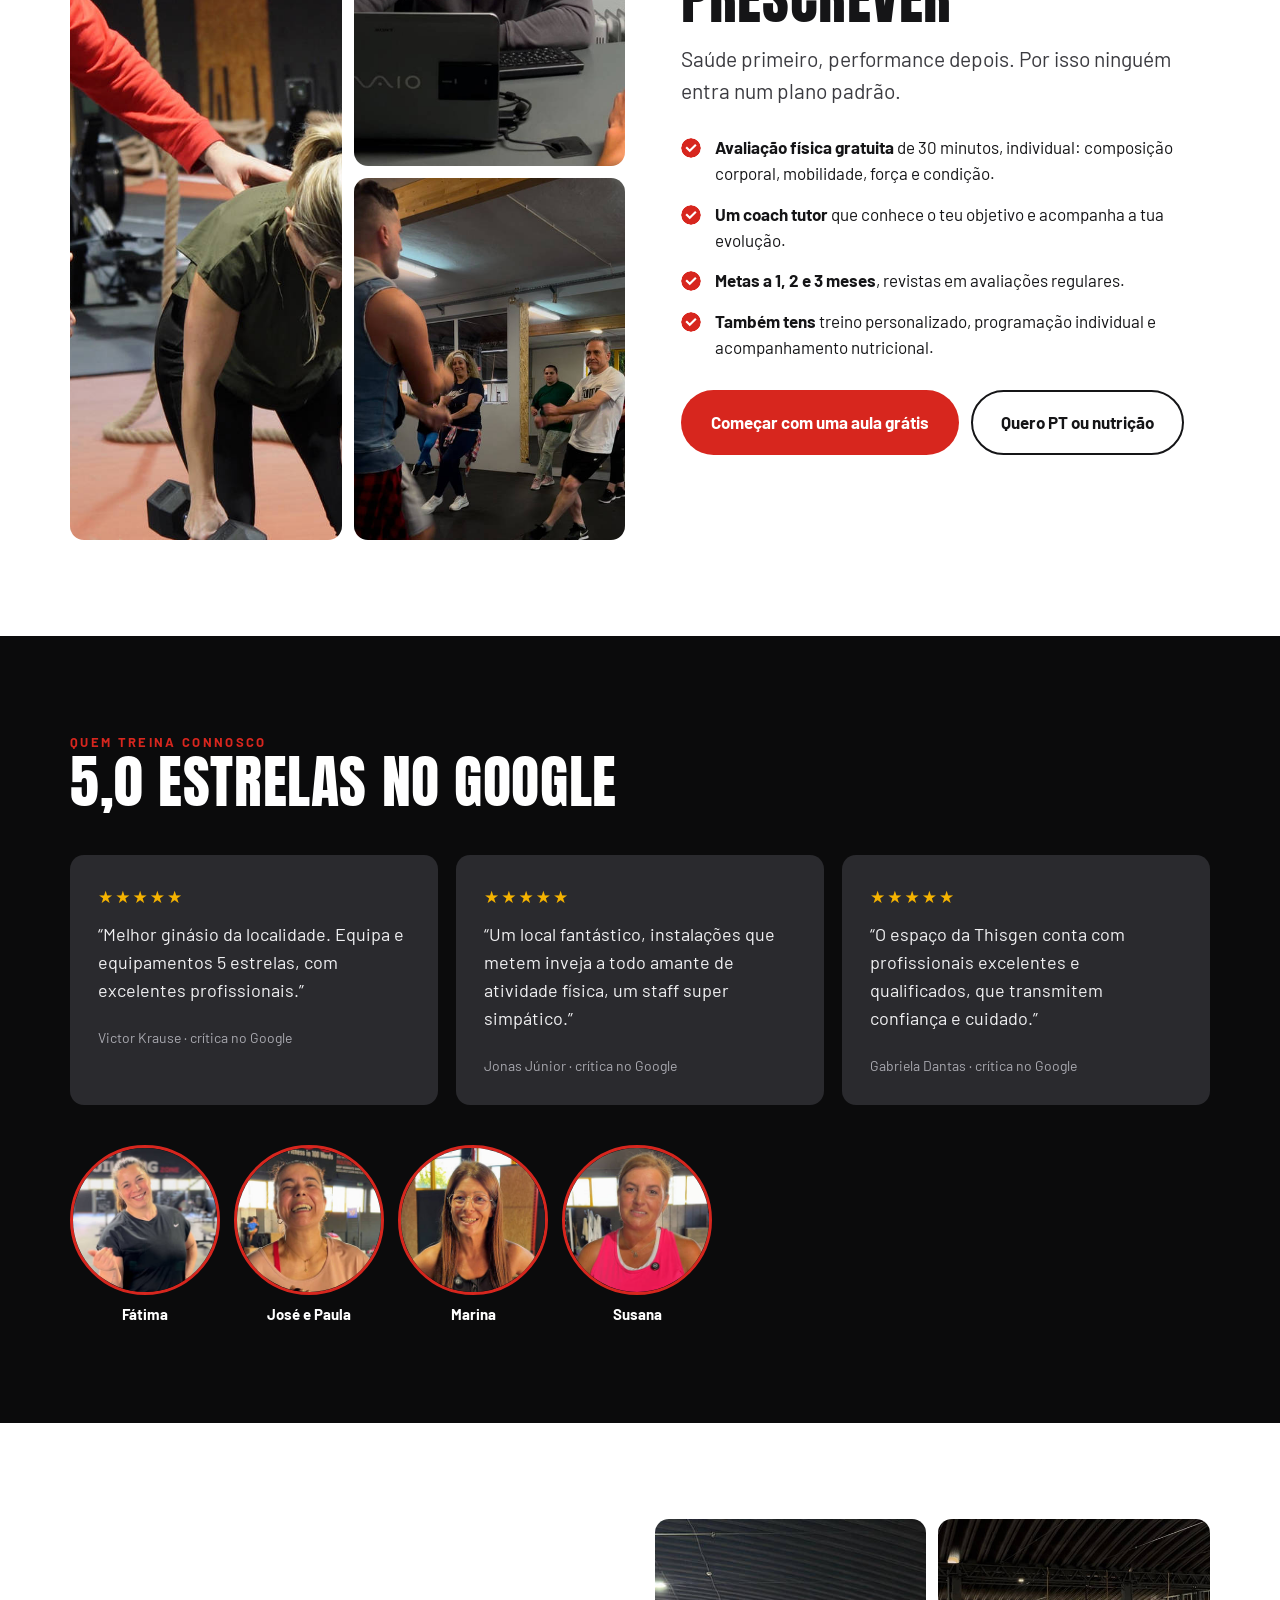
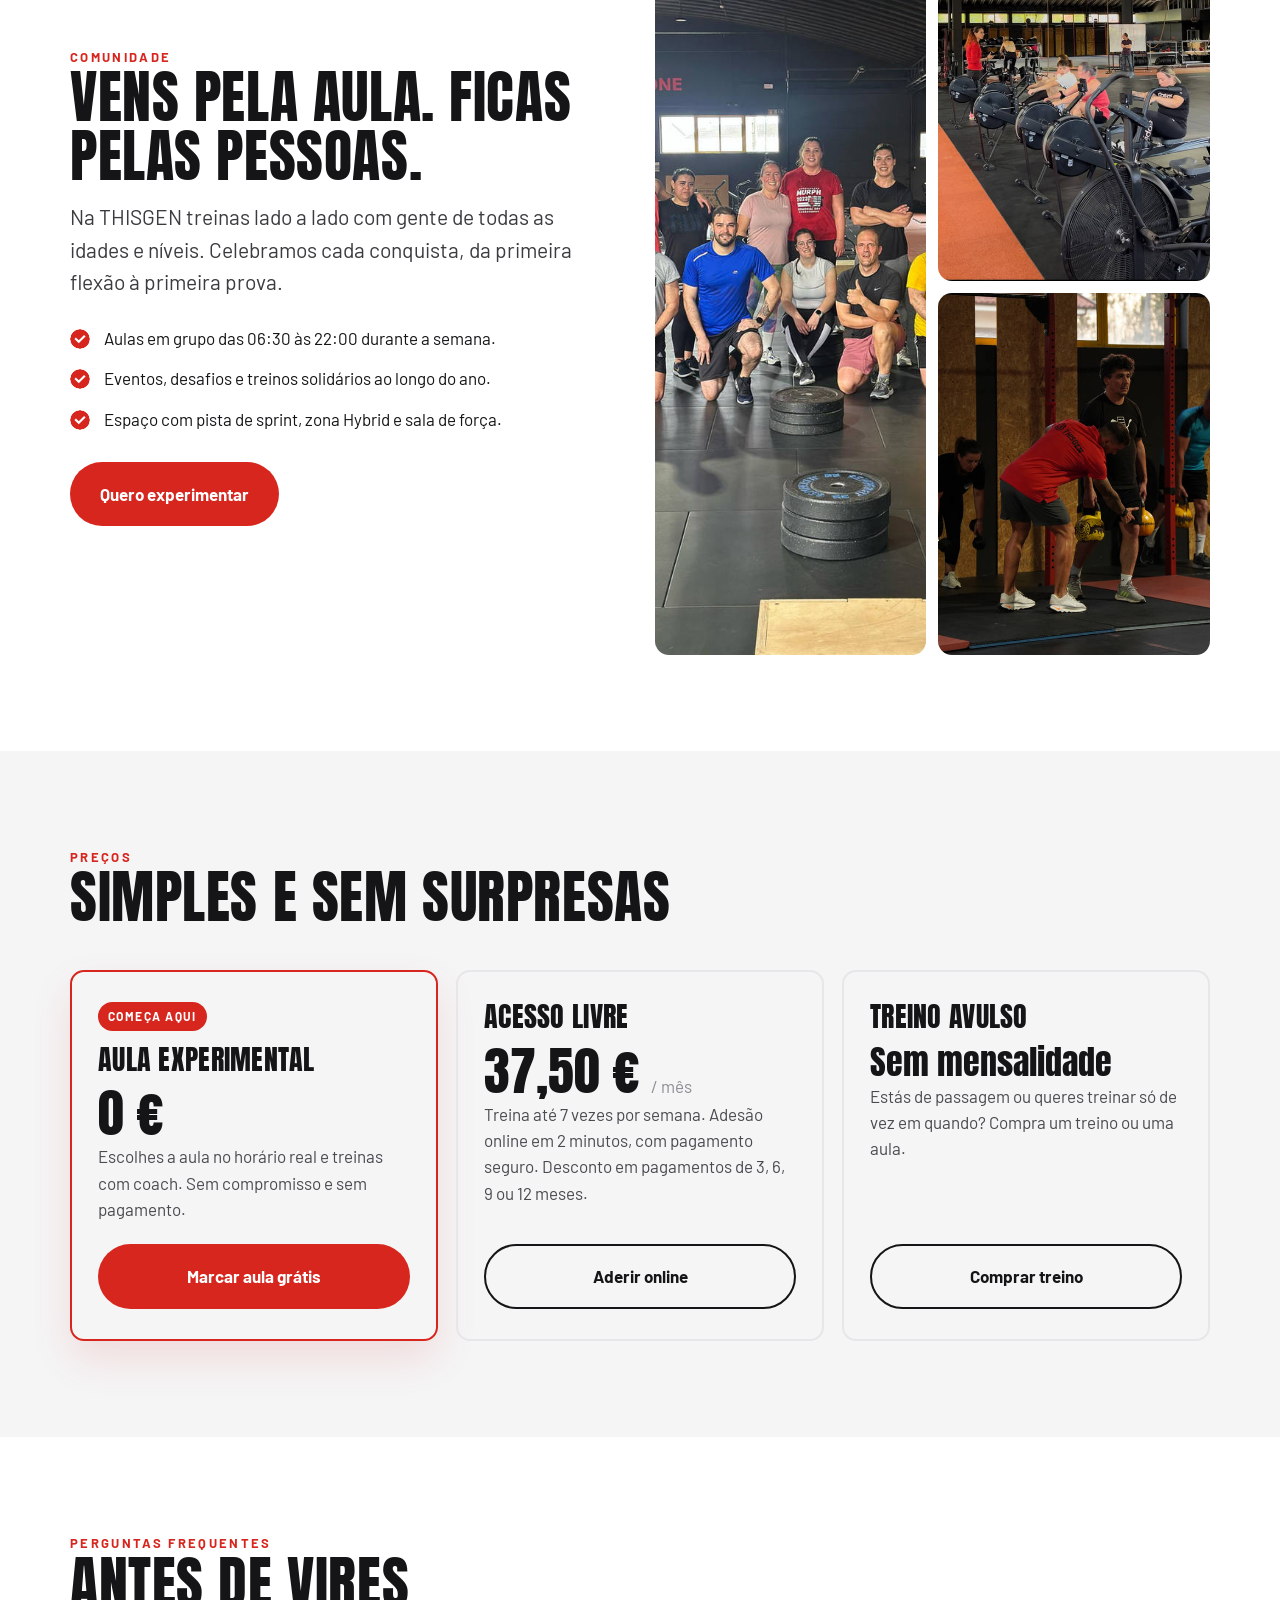
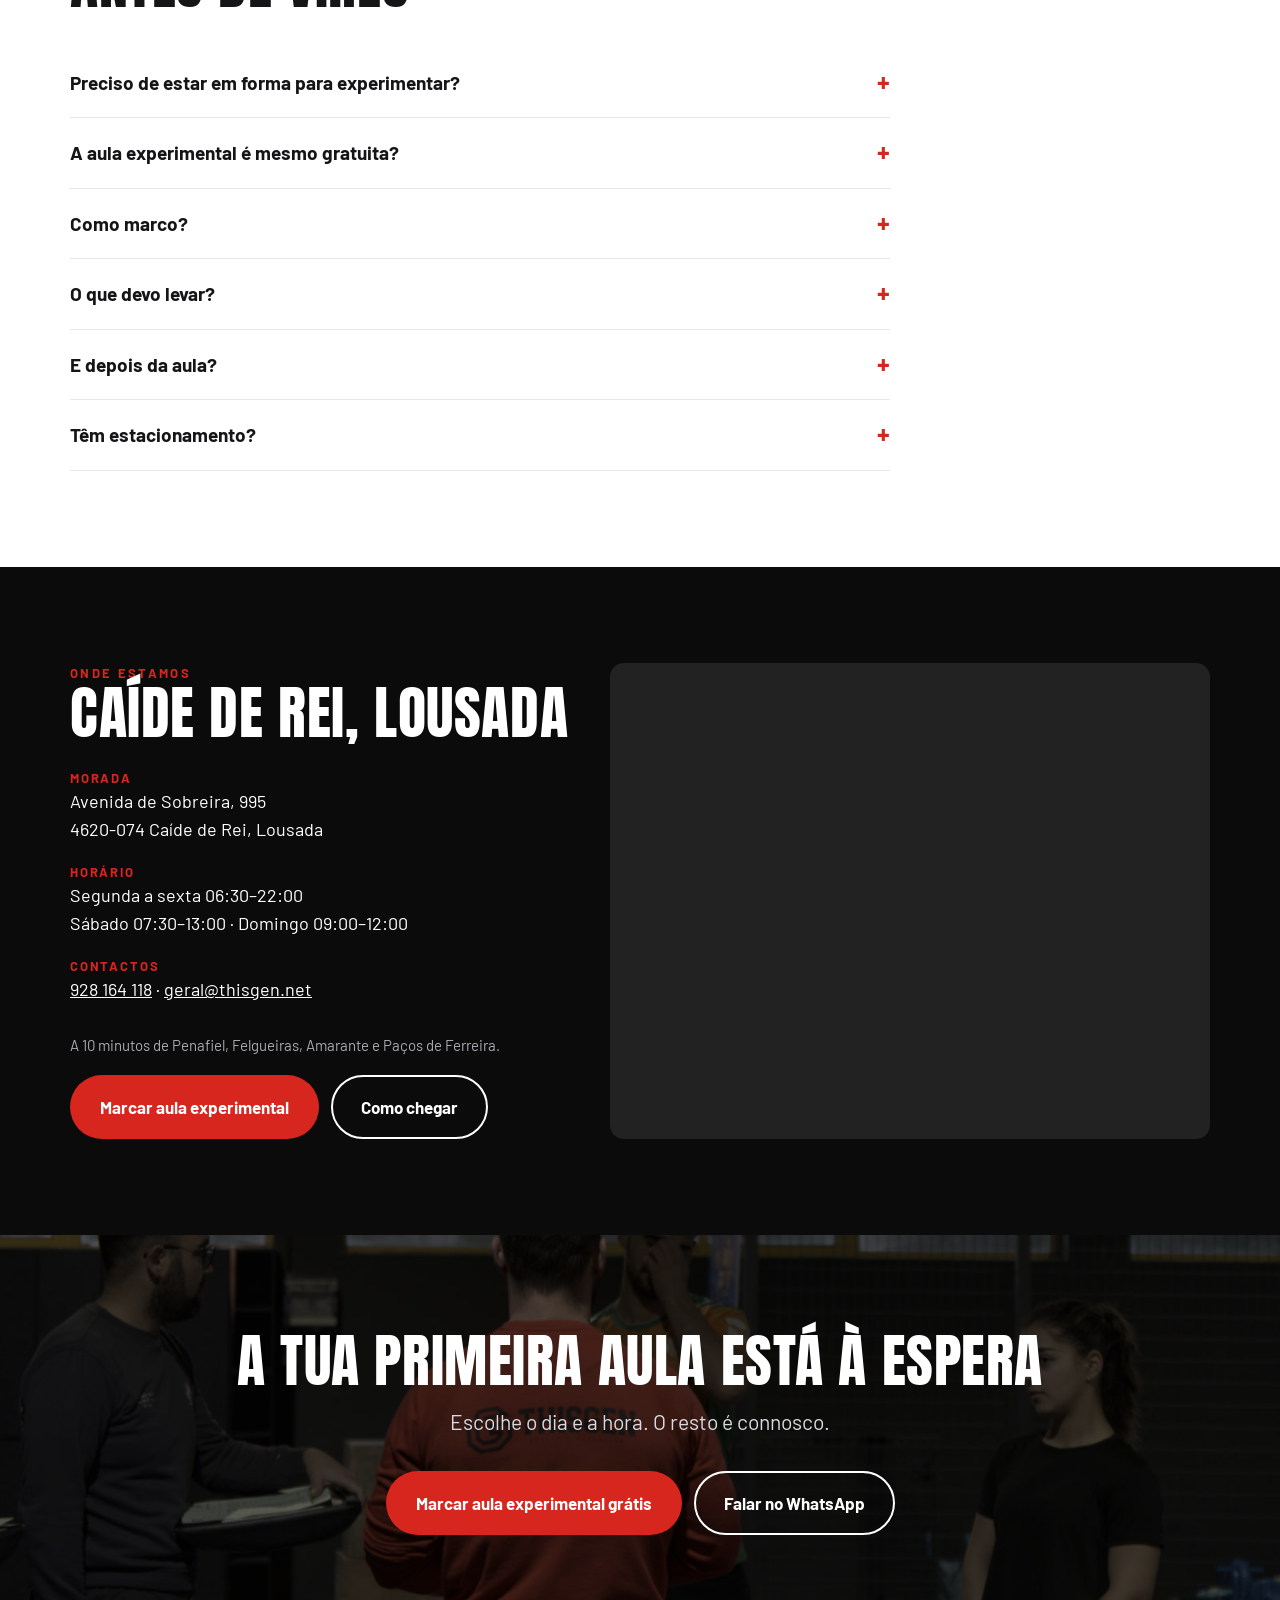
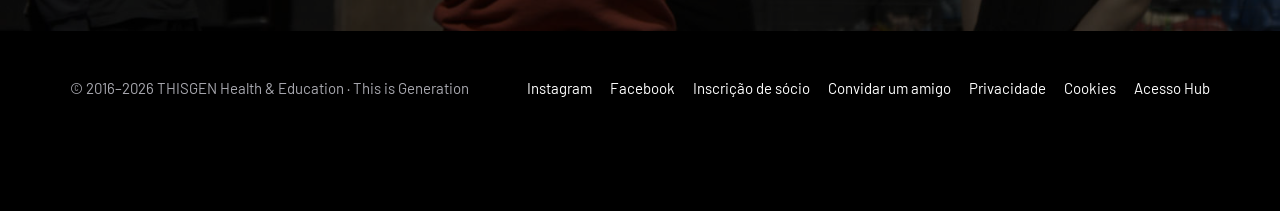
==== commit ef2fa86f: "Rodapé: link Acesso Hub" ====
--- a/index.html
+++ b/index.html
@@ -267,6 +267,7 @@
       <a href="convite.html">Convidar um amigo</a>
       <a href="privacidade.html">Privacidade</a>
       <a href="#" id="cookie-open">Cookies</a>
+      <a href="https://thisgengroup.lovable.app/auth" rel="nofollow">Acesso Hub</a>
     </nav>
   </div>
 </footer>
